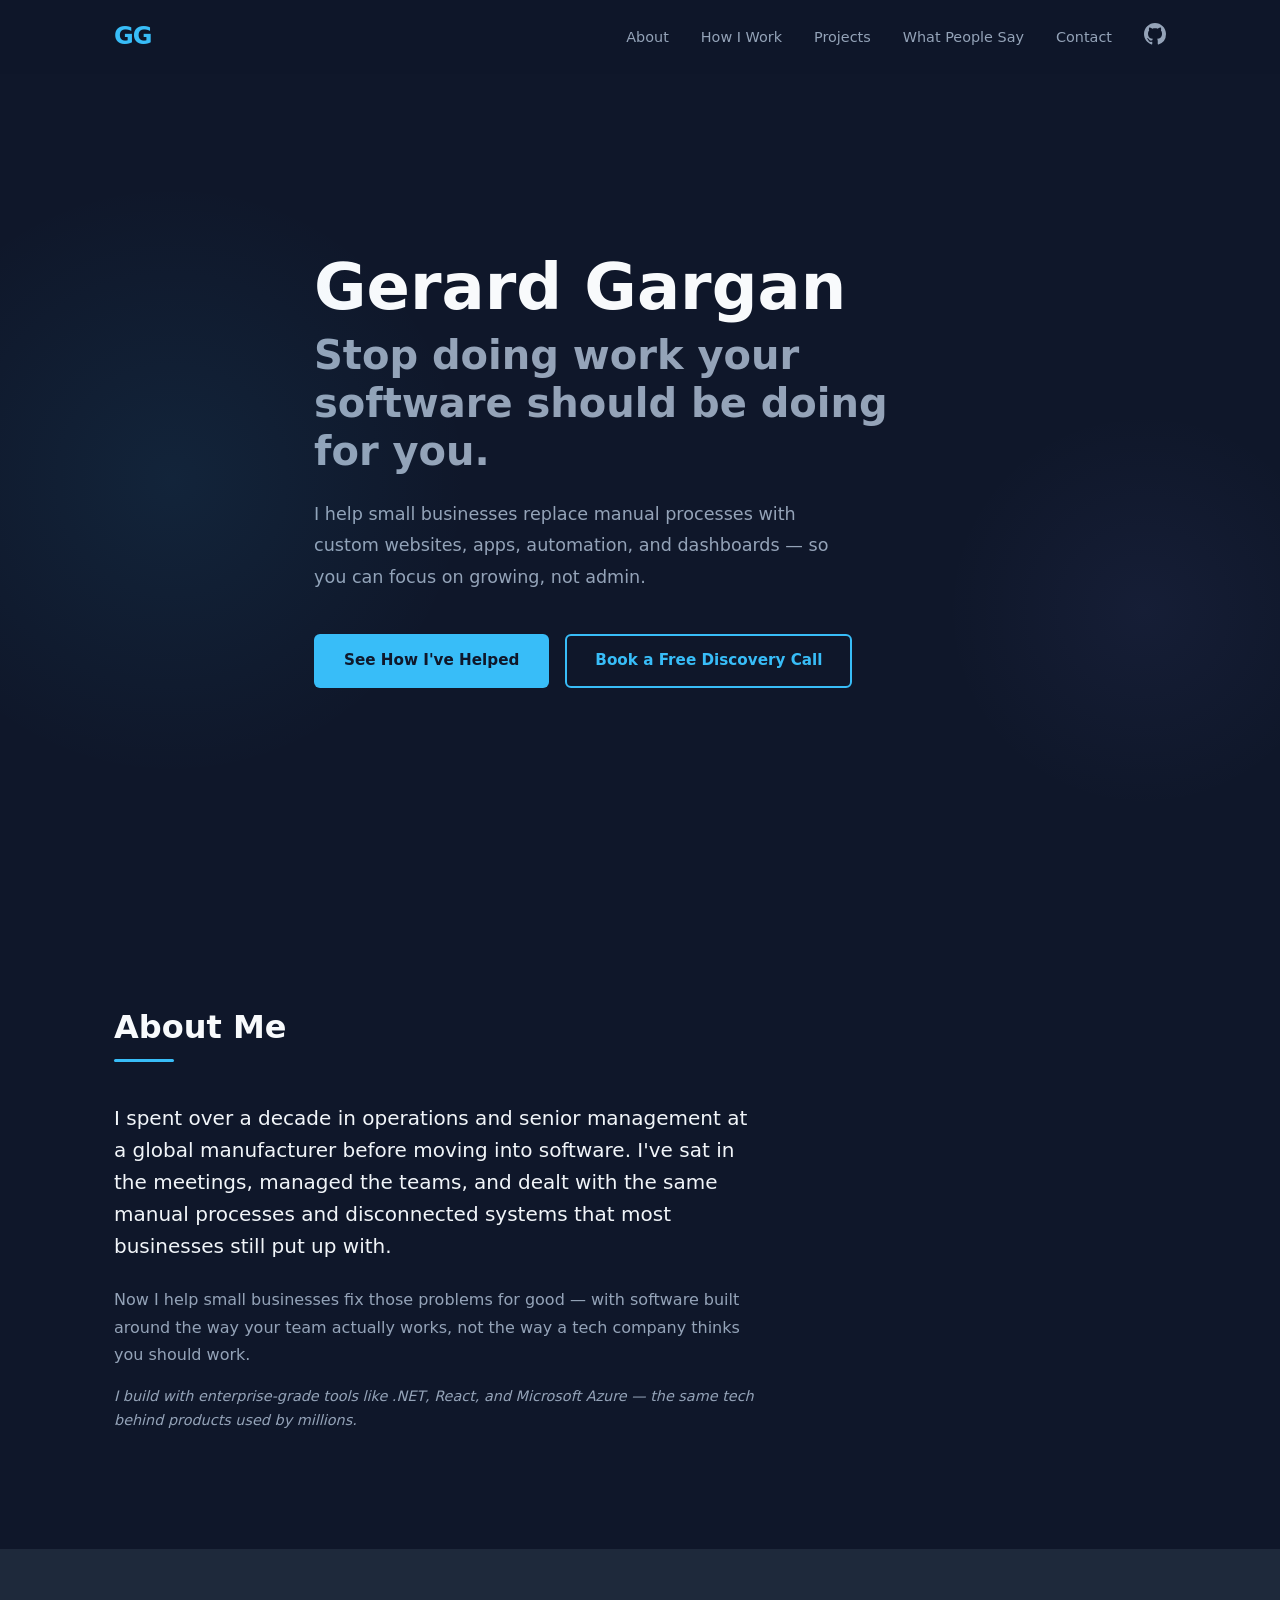
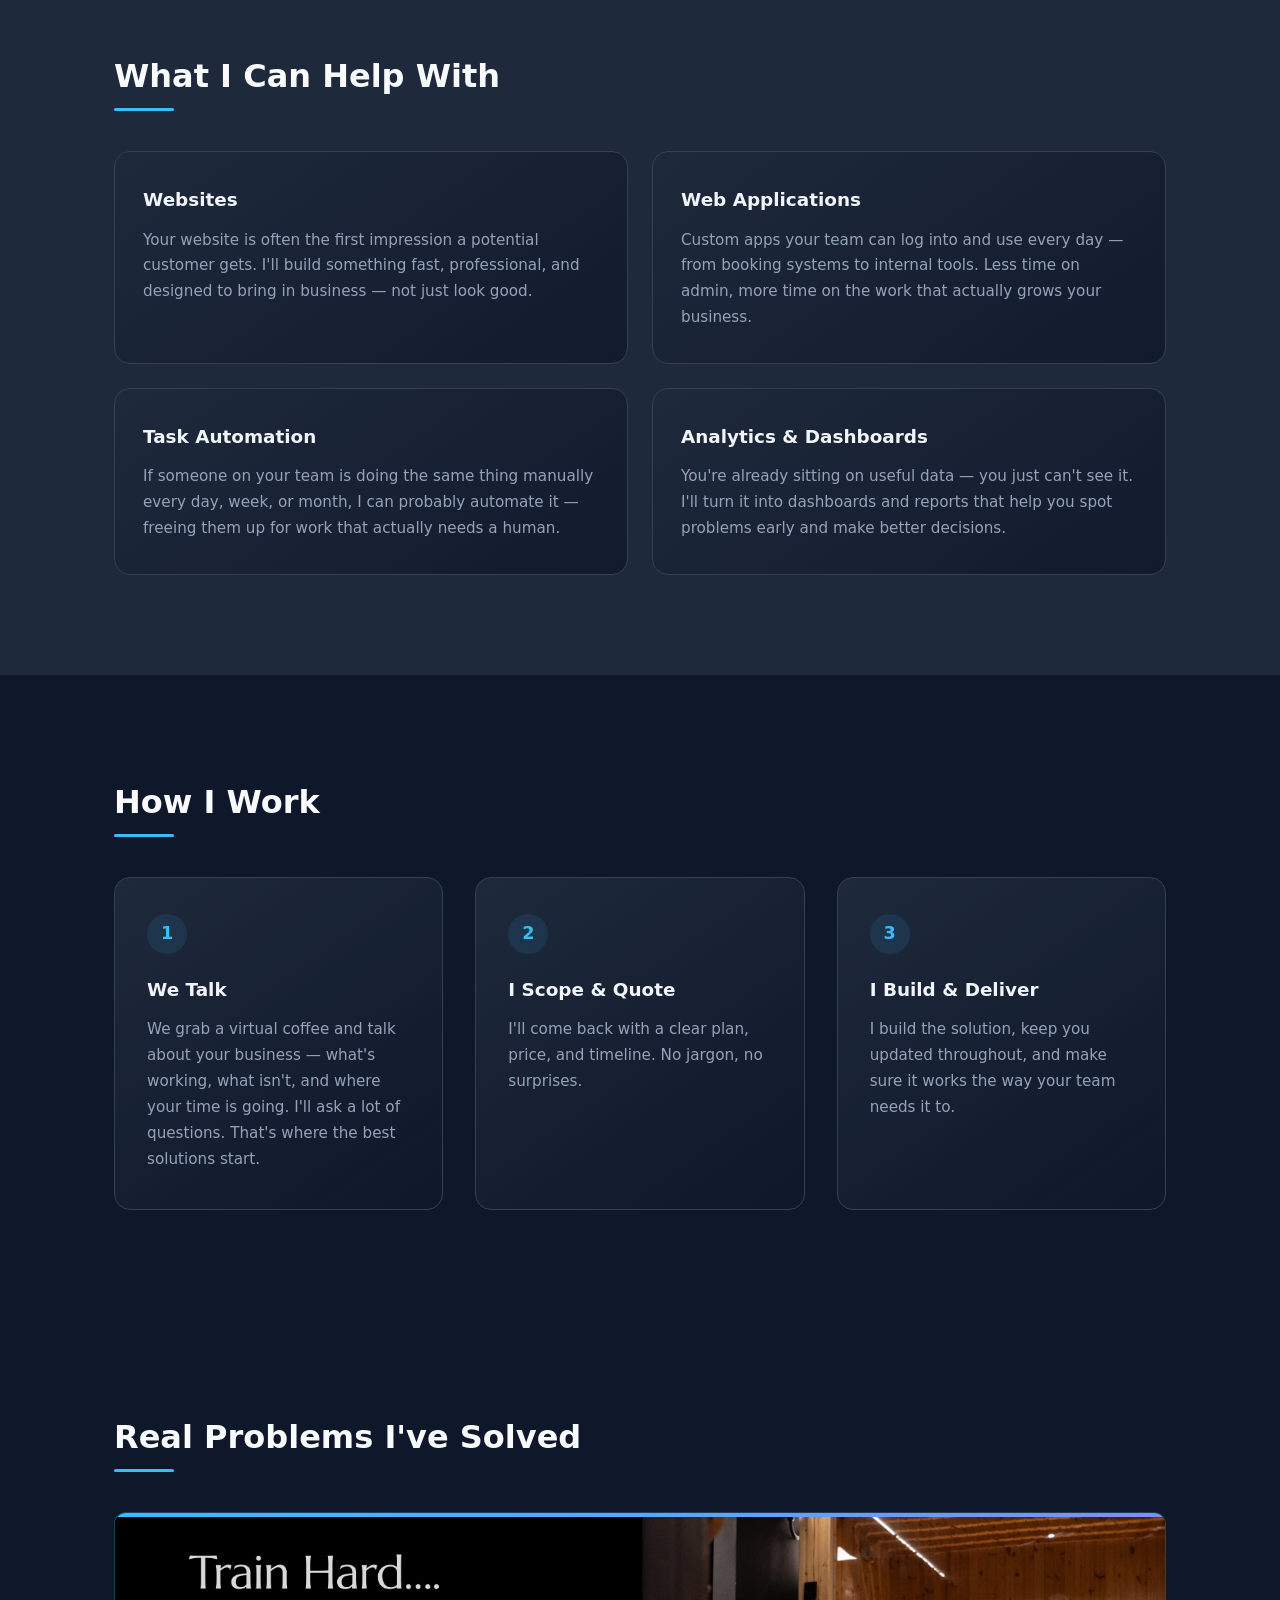
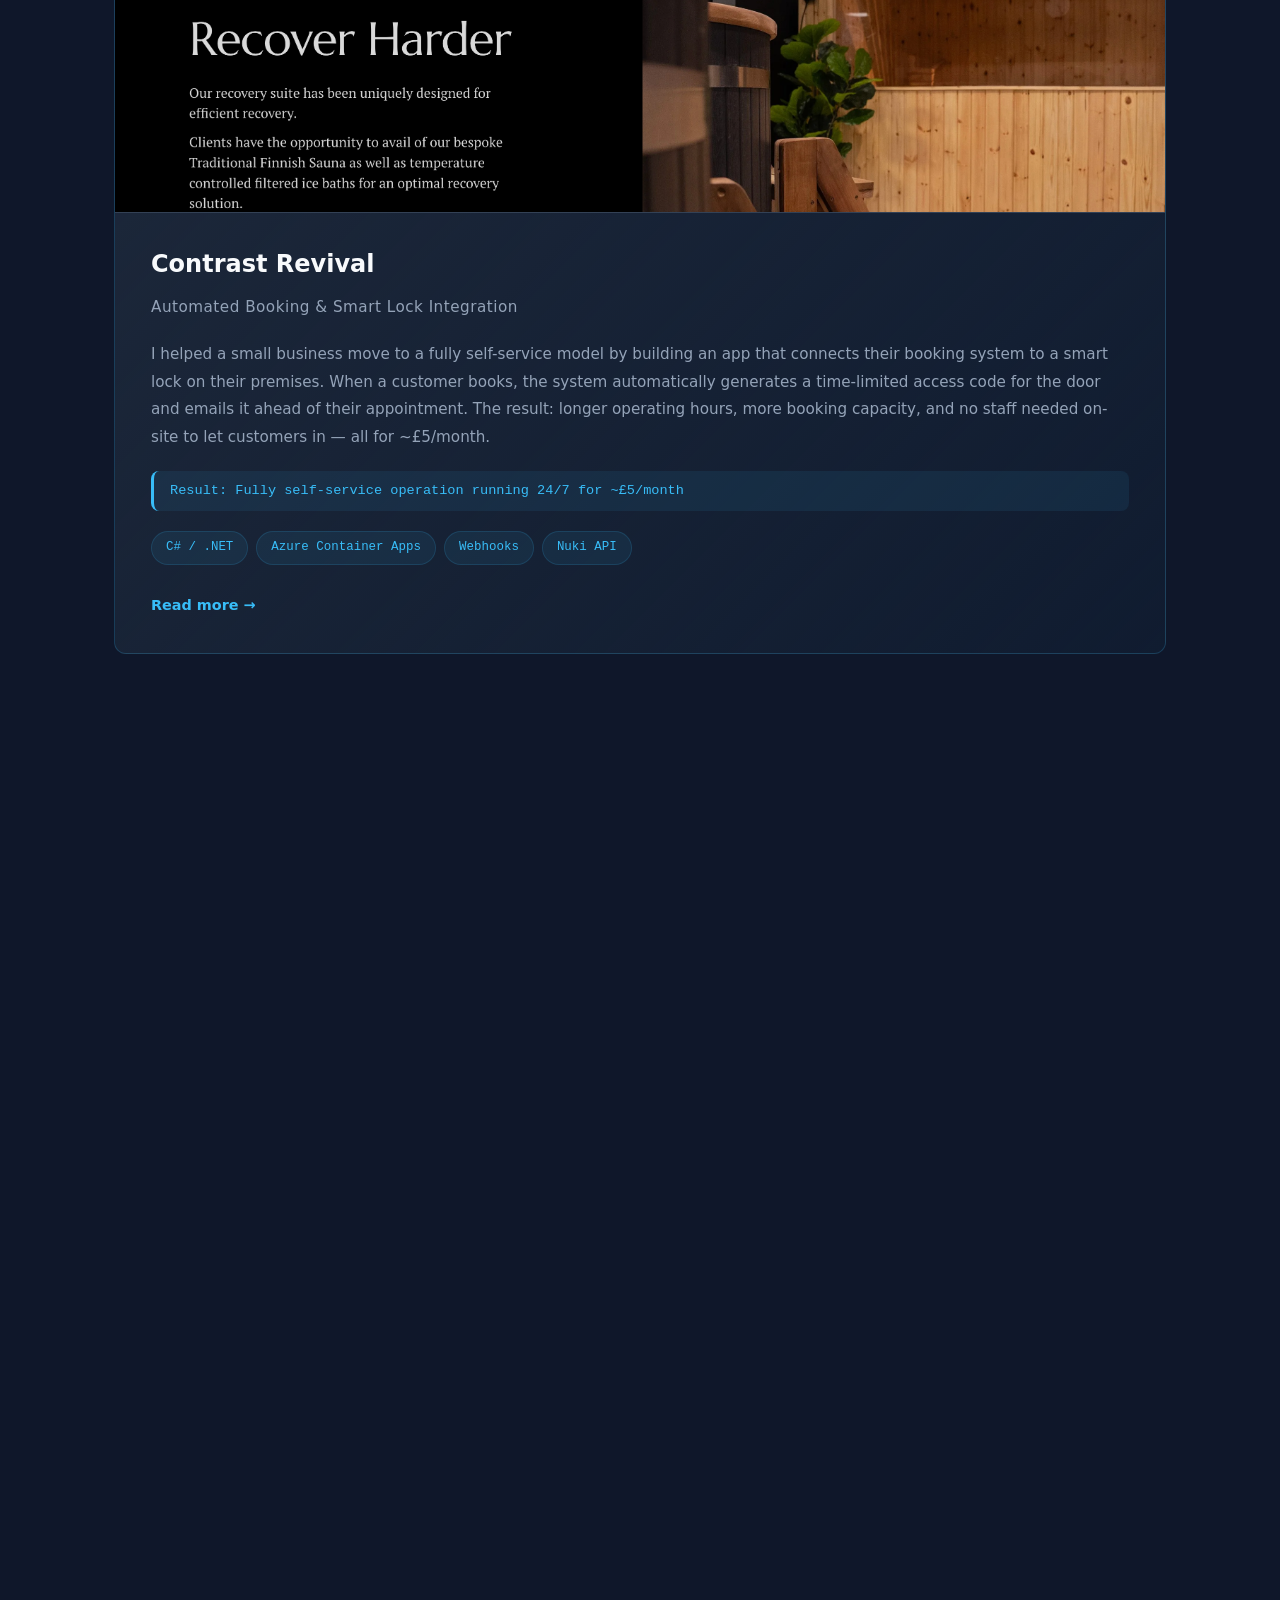
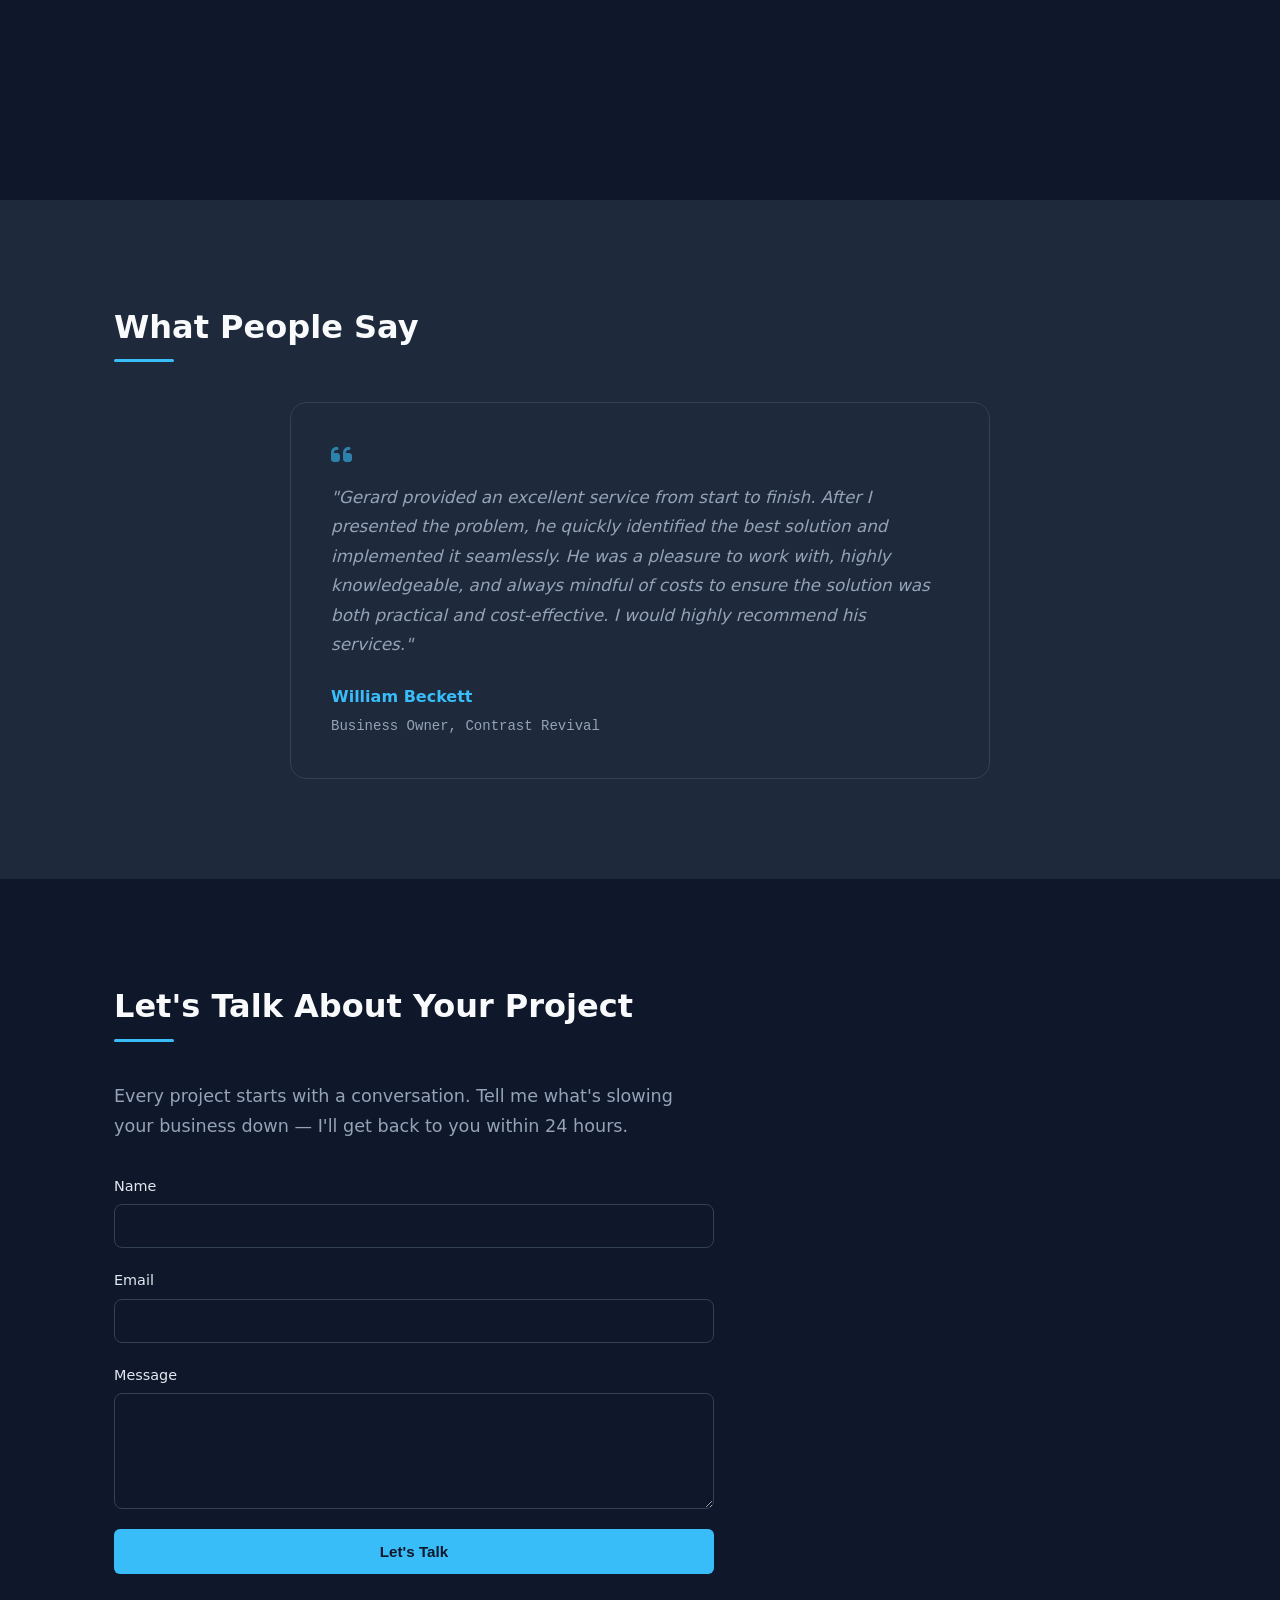
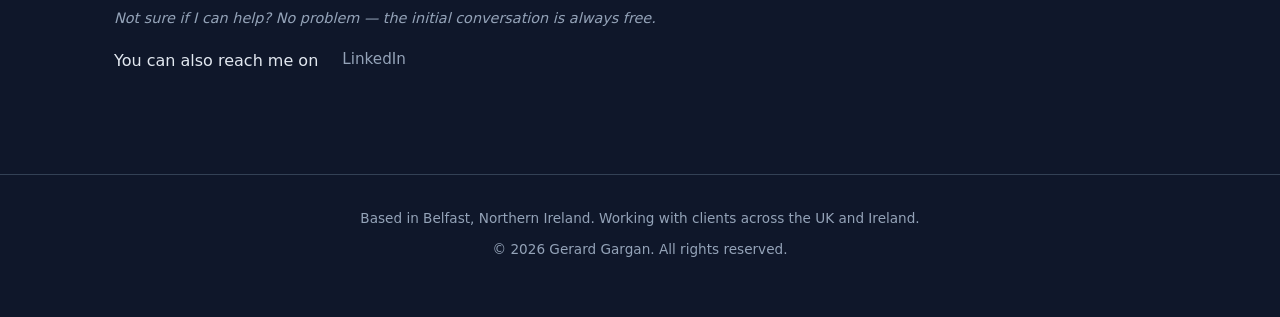
==== index.html @ 9a09ebe2 "Revert contrast revival" ====
<!doctype html>
<html lang="en">
  <head>
    <meta charset="UTF-8" />
    <meta name="viewport" content="width=device-width, initial-scale=1.0" />
    <title>Gerard Gargan | Custom Software for Small Businesses</title>
    <meta
      name="description"
      content="I help small businesses build websites, custom apps, task automation, and dashboards. Based in Belfast, working across the UK and Ireland."
    />
    <meta
      property="og:title"
      content="Gerard Gargan | Custom Software for Small Businesses"
    />
    <meta
      property="og:description"
      content="I help small businesses build websites, custom apps, task automation, and dashboards. Based in Belfast, working across the UK and Ireland."
    />
    <link
      rel="icon"
      href="data:image/svg+xml,<svg xmlns='http://www.w3.org/2000/svg' viewBox='0 0 100 100'><rect rx='16' width='100' height='100' fill='%230f172a'/><text x='50' y='68' font-family='system-ui' font-size='48' font-weight='700' fill='%2338bdf8' text-anchor='middle'>GG</text></svg>"
    />
    <link rel="stylesheet" href="styles.css" />
    <link
      rel="stylesheet"
      href="https://cdnjs.cloudflare.com/ajax/libs/font-awesome/6.5.1/css/all.min.css"
    />
    <script
      async
      src="https://www.googletagmanager.com/gtag/js?id=G-0M7Z0N829Z"
    ></script>
    <script>
      window.dataLayer = window.dataLayer || [];
      function gtag() {
        dataLayer.push(arguments);
      }
      gtag("js", new Date());

      gtag("config", "G-0M7Z0N829Z");
    </script>
  </head>
  <body>
    <nav class="navbar" id="navbar">
      <div class="container nav-content">
        <a href="#hero" class="nav-logo">GG</a>
        <button
          class="nav-toggle"
          id="nav-toggle"
          aria-label="Toggle navigation"
        >
          <span></span>
          <span></span>
          <span></span>
        </button>
        <ul class="nav-links" id="nav-links">
          <li><a href="#about">About</a></li>
          <li><a href="#how-i-work">How I Work</a></li>
          <li><a href="#projects">Projects</a></li>
          <li><a href="#testimonials">What People Say</a></li>
          <li><a href="#contact">Contact</a></li>
          <li>
            <a
              href="https://github.com/GerardGargan"
              target="_blank"
              rel="noopener noreferrer"
              class="nav-github"
              aria-label="GitHub"
            >
              <svg
                width="22"
                height="22"
                viewBox="0 0 24 24"
                fill="currentColor"
                xmlns="http://www.w3.org/2000/svg"
              >
                <path
                  d="M12 0C5.37 0 0 5.37 0 12c0 5.31 3.435 9.795 8.205 11.385.6.105.825-.255.825-.57 0-.285-.015-1.23-.015-2.235-3.015.555-3.795-.735-4.035-1.41-.135-.345-.72-1.41-1.23-1.695-.42-.225-1.02-.78-.015-.795.945-.015 1.62.87 1.845 1.23 1.08 1.815 2.805 1.305 3.495.99.105-.78.42-1.305.765-1.605-2.67-.3-5.46-1.335-5.46-5.925 0-1.305.465-2.385 1.23-3.225-.12-.3-.54-1.53.12-3.18 0 0 1.005-.315 3.3 1.23.96-.27 1.98-.405 3-.405s2.04.135 3 .405c2.295-1.56 3.3-1.23 3.3-1.23.66 1.65.24 2.88.12 3.18.765.84 1.23 1.905 1.23 3.225 0 4.605-2.805 5.625-5.475 5.925.435.375.81 1.095.81 2.22 0 1.605-.015 2.895-.015 3.3 0 .315.225.69.825.57A12.02 12.02 0 0024 12c0-6.63-5.37-12-12-12z"
                />
              </svg>
            </a>
          </li>
        </ul>
      </div>
    </nav>

    <section class="hero" id="hero">
      <div class="container hero-content">
        <h1 class="hero-name">Gerard Gargan</h1>
        <h2 class="hero-title">
          Stop doing work your software should be doing for you.
        </h2>
        <p class="hero-description">
          I help small businesses replace manual processes with custom websites,
          apps, automation, and dashboards &mdash; so you can focus on growing,
          not admin.
        </p>
        <div class="hero-cta">
          <a href="#projects" class="btn btn-primary">See How I've Helped</a>
          <a href="#contact" class="btn btn-outline"
            >Book a Free Discovery Call</a
          >
        </div>
      </div>
    </section>

    <section class="section" id="about">
      <div class="container">
        <h2 class="section-title">About Me</h2>
        <div class="about-content">
          <div class="about-text">
            <p class="about-hook">
              I spent over a decade in operations and senior management at a
              global manufacturer before moving into software. I've sat in the
              meetings, managed the teams, and dealt with the same manual
              processes and disconnected systems that most businesses still put
              up with.
            </p>
            <p>
              Now I help small businesses fix those problems for good &mdash;
              with software built around the way your team actually works, not
              the way a tech company thinks you should work.
            </p>
            <p class="about-tools">
              I build with enterprise-grade tools like .NET, React, and
              Microsoft Azure &mdash; the same tech behind products used by
              millions.
            </p>
          </div>
        </div>
      </div>
    </section>

    <section class="section section-alt" id="services">
      <div class="container">
        <h2 class="section-title">What I Can Help With</h2>
        <div class="services-grid">
          <div class="service-card">
            <h3>Websites</h3>
            <p>
              Your website is often the first impression a potential customer
              gets. I'll build something fast, professional, and designed to
              bring in business &mdash; not just look good.
            </p>
          </div>
          <div class="service-card">
            <h3>Web Applications</h3>
            <p>
              Custom apps your team can log into and use every day &mdash; from
              booking systems to internal tools. Less time on admin, more time
              on the work that actually grows your business.
            </p>
          </div>
          <div class="service-card">
            <h3>Task Automation</h3>
            <p>
              If someone on your team is doing the same thing manually every
              day, week, or month, I can probably automate it &mdash; freeing
              them up for work that actually needs a human.
            </p>
          </div>
          <div class="service-card">
            <h3>Analytics &amp; Dashboards</h3>
            <p>
              You're already sitting on useful data &mdash; you just can't see
              it. I'll turn it into dashboards and reports that help you spot
              problems early and make better decisions.
            </p>
          </div>
        </div>
      </div>
    </section>

    <section class="section" id="how-i-work">
      <div class="container">
        <h2 class="section-title">How I Work</h2>
        <div class="how-i-work-grid">
          <div class="how-i-work-step">
            <span class="step-number">1</span>
            <h3>We Talk</h3>
            <p>
              We grab a virtual coffee and talk about your business &mdash;
              what's working, what isn't, and where your time is going. I'll ask
              a lot of questions. That's where the best solutions start.
            </p>
          </div>
          <div class="how-i-work-step">
            <span class="step-number">2</span>
            <h3>I Scope &amp; Quote</h3>
            <p>
              I'll come back with a clear plan, price, and timeline. No jargon,
              no surprises.
            </p>
          </div>
          <div class="how-i-work-step">
            <span class="step-number">3</span>
            <h3>I Build &amp; Deliver</h3>
            <p>
              I build the solution, keep you updated throughout, and make sure
              it works the way your team needs it to.
            </p>
          </div>
        </div>
      </div>
    </section>

    <section class="section" id="projects">
      <div class="container">
        <h2 class="section-title">Real Problems I've Solved</h2>
        <div class="projects-grid">
          <div class="project-card featured">
            <div class="project-highlight">
              <img
                src="images/contrast-revival.png"
                alt="Contrast Revival Recovery Suite website"
                class="project-highlight-img"
              />
            </div>
            <div class="project-info">
              <h3>Contrast Revival</h3>
              <p class="project-subtitle">
                Automated Booking &amp; Smart Lock Integration
              </p>
              <p>
                I helped a small business move to a fully self-service model by
                building an app that connects their booking system to a smart
                lock on their premises. When a customer books, the system
                automatically generates a time-limited access code for the door
                and emails it ahead of their appointment. The result: longer
                operating hours, more booking capacity, and no staff needed
                on-site to let customers in — all for ~£5/month.
              </p>
              <p class="project-result">
                Result: Fully self-service operation running 24/7 for
                ~&pound;5/month
              </p>
              <div class="project-tags">
                <span>C# / .NET</span>
                <span>Azure Container Apps</span>
                <span>Webhooks</span>
                <span>Nuki API</span>
              </div>
              <div class="project-links">
                <a href="projects/contrast-revival.html" class="project-link"
                  >Read more &rarr;</a
                >
              </div>
            </div>
          </div>
          <div class="projects-secondary">
            <div class="project-card">
              <div class="project-info">
                <h3>SopPro</h3>
                <p class="project-subtitle">SOP Management Mobile App</p>
                <p>
                  Most businesses still create standard operating procedures in
                  Word or Excel &mdash; formatting is inconsistent, version
                  control is manual, and getting approvals means chasing people
                  over email. I built a mobile app that lets teams create SOPs
                  at the point of use, with AI-assisted drafting, built-in
                  approval workflows, automatic version control, and one-tap PDF
                  export in a standardised layout.
                </p>
                <p class="project-result">
                  Result: User testing scored 38/40 for ease of use
                </p>
                <div class="project-tags">
                  <span>React Native</span>
                  <span>.NET Core</span>
                  <span>Azure</span>
                  <span>Redux</span>
                </div>
                <div class="project-links">
                  <a href="projects/soppro.html" class="project-link"
                    >Read more &rarr;</a
                  >
                </div>
              </div>
            </div>
          </div>
          <div class="project-card featured">
            <div class="project-info">
              <h3>Monthly Data Validation Tool</h3>
              <p class="project-subtitle">Automated Data Validation</p>
              <p>
                Every month, data from 72 global sites had to be validated
                before feeding into audited investor reports for a publicly
                traded company. The process was entirely manual &mdash;
                exporting, cross-checking, and chasing corrections &mdash;
                taking around two days each cycle. I built a desktop app that
                pulls the data, runs all validations automatically, and
                generates a formatted report of flagged issues.
              </p>
              <p class="project-result">
                Result: 2-day manual process reduced to minutes
              </p>
              <div class="project-tags">
                <span>C#</span>
                <span>.NET</span>
                <span>REST API</span>
                <span>Excel Automation</span>
              </div>
              <div class="project-links">
                <a href="projects/data-validation.html" class="project-link"
                  >Read more &rarr;</a
                >
              </div>
            </div>
          </div>
        </div>
      </div>
    </section>

    <section class="section section-alt" id="testimonials">
      <div class="container">
        <h2 class="section-title">What People Say</h2>
        <div class="testimonials-grid">
          <div class="testimonial-card fade-in">
            <i class="fas fa-quote-left testimonial-quote-icon"></i>
            <p class="testimonial-text">
              "Gerard provided an excellent service from start to finish. After
              I presented the problem, he quickly identified the best solution
              and implemented it seamlessly. He was a pleasure to work with,
              highly knowledgeable, and always mindful of costs to ensure the
              solution was both practical and cost-effective. I would highly
              recommend his services."
            </p>
            <div class="testimonial-author">
              <span class="testimonial-name">William Beckett</span>
              <span class="testimonial-role"
                >Business Owner, Contrast Revival</span
              >
            </div>
          </div>
        </div>
      </div>
    </section>

    <section class="section" id="contact">
      <div class="container">
        <h2 class="section-title">Let's Talk About Your Project</h2>
        <div class="contact-content">
          <p class="contact-text">
            Every project starts with a conversation. Tell me what's slowing
            your business down &mdash; I'll get back to you within 24 hours.
          </p>
          <form
            class="contact-form"
            id="contact-form"
            action="https://api.web3forms.com/submit"
            method="POST"
          >
            <input
              type="hidden"
              name="access_key"
              value="68241282-8ef7-4cb0-8f9a-84f31480cd14"
            />
            <input
              type="hidden"
              name="subject"
              value="New portfolio contact form submission"
            />
            <input type="checkbox" name="botcheck" style="display: none" />
            <div class="form-group">
              <label for="name">Name</label>
              <input type="text" id="name" name="name" required />
            </div>
            <div class="form-group">
              <label for="email">Email</label>
              <input type="email" id="email" name="email" required />
            </div>
            <div class="form-group">
              <label for="message">Message</label>
              <textarea
                id="message"
                name="message"
                rows="5"
                required
              ></textarea>
            </div>
            <button type="submit" class="btn btn-primary">Let's Talk</button>
          </form>
          <p class="contact-reassurance">
            Not sure if I can help? No problem &mdash; the initial conversation
            is always free.
          </p>
          <div class="contact-links">
            <span>You can also reach me on</span>
            <a
              href="https://www.linkedin.com/in/gerard-gargan/"
              target="_blank"
              rel="noopener noreferrer"
              >LinkedIn</a
            >
          </div>
        </div>
      </div>
    </section>

    <footer class="footer">
      <div class="container">
        <p class="footer-location">
          Based in Belfast, Northern Ireland. Working with clients across the UK
          and Ireland.
        </p>
        <p>&copy; 2026 Gerard Gargan. All rights reserved.</p>
      </div>
    </footer>

    <script src="script.js"></script>
  </body>
</html>
---- styles.css ----
*,
*::before,
*::after {
    margin: 0;
    padding: 0;
    box-sizing: border-box;
}

:root {
    --color-bg: #0f172a;
    --color-bg-alt: #1e293b;
    --color-text: #e2e8f0;
    --color-text-muted: #94a3b8;
    --color-primary: #38bdf8;
    --color-primary-hover: #7dd3fc;
    --color-accent: #818cf8;
    --color-border: #334155;
    --color-card: #1e293b;
    --font-sans: 'Segoe UI', system-ui, -apple-system, sans-serif;
    --font-mono: 'SF Mono', 'Fira Code', monospace;
    --max-width: 1100px;
}

html {
    scroll-behavior: smooth;
    scroll-padding-top: 80px;
}

body {
    font-family: var(--font-sans);
    background-color: var(--color-bg);
    color: var(--color-text);
    line-height: 1.7;
    font-size: 16px;
}

.container {
    max-width: var(--max-width);
    margin: 0 auto;
    padding: 0 24px;
}

a {
    color: var(--color-primary);
    text-decoration: none;
    transition: color 0.2s;
}

a:hover {
    color: var(--color-primary-hover);
}

/* Navbar */
.navbar {
    position: fixed;
    top: 0;
    left: 0;
    right: 0;
    z-index: 100;
    padding: 16px 0;
    background-color: rgba(15, 23, 42, 0.85);
    backdrop-filter: blur(12px);
    border-bottom: 1px solid transparent;
    transition: border-color 0.3s, padding 0.3s;
}

.navbar.scrolled {
    padding: 10px 0;
    border-bottom-color: var(--color-border);
}

.nav-content {
    display: flex;
    align-items: center;
    justify-content: space-between;
}

.nav-logo {
    font-size: 1.5rem;
    font-weight: 700;
    color: var(--color-primary);
    letter-spacing: -1px;
}

.nav-logo:hover {
    color: var(--color-primary-hover);
}

.nav-links {
    display: flex;
    list-style: none;
    gap: 32px;
}

.nav-links a {
    color: var(--color-text-muted);
    font-size: 0.9rem;
    font-weight: 500;
    transition: color 0.2s;
}

.nav-links a:hover {
    color: var(--color-primary);
}

.nav-github {
    display: flex;
    align-items: center;
}

.nav-toggle {
    display: none;
    flex-direction: column;
    gap: 5px;
    background: none;
    border: none;
    cursor: pointer;
    padding: 4px;
}

.nav-toggle span {
    width: 24px;
    height: 2px;
    background: var(--color-text);
    border-radius: 2px;
    transition: transform 0.3s, opacity 0.3s;
}

/* Hero */
.hero {
    min-height: 100vh;
    display: flex;
    align-items: center;
    padding: 120px 0 80px;
    position: relative;
    overflow: hidden;
}

.hero::before {
    content: '';
    position: absolute;
    top: 20%;
    left: -10%;
    width: 600px;
    height: 600px;
    background: radial-gradient(circle, rgba(56, 189, 248, 0.08) 0%, transparent 70%);
    pointer-events: none;
}

.hero::after {
    content: '';
    position: absolute;
    bottom: 10%;
    right: -5%;
    width: 400px;
    height: 400px;
    background: radial-gradient(circle, rgba(129, 140, 248, 0.06) 0%, transparent 70%);
    pointer-events: none;
}

.hero-content {
    max-width: 700px;
}

.hero-greeting {
    font-family: var(--font-mono);
    font-size: 1rem;
    color: var(--color-primary);
    margin-bottom: 16px;
}

.hero-name {
    font-size: clamp(2.5rem, 6vw, 4rem);
    font-weight: 800;
    line-height: 1.1;
    margin-bottom: 8px;
    color: #f8fafc;
}

.hero-title {
    font-size: clamp(1.5rem, 4vw, 2.5rem);
    font-weight: 700;
    color: var(--color-text-muted);
    margin-bottom: 24px;
    line-height: 1.2;
}

.hero-description {
    font-size: 1.1rem;
    color: var(--color-text-muted);
    max-width: 540px;
    margin-bottom: 40px;
    line-height: 1.8;
}

.hero-credibility {
    font-size: 0.95rem;
    color: var(--color-text-muted);
    max-width: 540px;
    margin-bottom: 40px;
    line-height: 1.7;
    font-style: italic;
}

.hero-cta {
    display: flex;
    gap: 16px;
    flex-wrap: wrap;
}

/* Buttons */
.btn {
    display: inline-block;
    padding: 12px 28px;
    border-radius: 6px;
    font-size: 0.95rem;
    font-weight: 600;
    cursor: pointer;
    transition: all 0.2s;
    border: 2px solid transparent;
}

.btn-primary {
    background-color: var(--color-primary);
    color: var(--color-bg);
}

.btn-primary:hover {
    background-color: var(--color-primary-hover);
    color: var(--color-bg);
    box-shadow: 0 4px 20px rgba(56, 189, 248, 0.3);
}

.btn-outline {
    border-color: var(--color-primary);
    color: var(--color-primary);
    background: transparent;
}

.btn-outline:hover {
    background-color: rgba(56, 189, 248, 0.1);
    color: var(--color-primary-hover);
    border-color: var(--color-primary-hover);
}

/* Sections */
.section {
    padding: 100px 0;
}

.section-alt {
    background-color: var(--color-bg-alt);
}

.section-title {
    font-size: 2rem;
    font-weight: 700;
    margin-bottom: 48px;
    color: #f8fafc;
    position: relative;
    display: inline-block;
}

.section-title::after {
    content: '';
    position: absolute;
    bottom: -8px;
    left: 0;
    width: 60px;
    height: 3px;
    background: var(--color-primary);
    border-radius: 2px;
}

.section-subtitle {
    color: var(--color-text-muted);
    font-size: 1.05rem;
    max-width: 600px;
    margin-bottom: 40px;
    line-height: 1.7;
}

/* About */
.about-text p {
    color: var(--color-text-muted);
    margin-bottom: 16px;
    max-width: 640px;
}

.about-hook {
    font-size: 1.25rem;
    color: #f1f5f9 !important;
    line-height: 1.6;
    margin-bottom: 24px !important;
}

/* Skills */
.skills-grid {
    display: grid;
    grid-template-columns: repeat(3, 1fr);
    gap: 24px;
}

.skill-category {
    --skill-color: var(--color-primary);
    --skill-rgb: 56, 189, 248;
    background: linear-gradient(145deg, var(--color-card) 0%, rgba(15, 23, 42, 0.8) 100%);
    border: 1px solid var(--color-border);
    border-radius: 16px;
    padding: 36px 32px;
    position: relative;
    overflow: hidden;
    transition: transform 0.3s, border-color 0.3s, box-shadow 0.3s;
}

.skill-category:nth-child(2) {
    --skill-color: var(--color-accent);
    --skill-rgb: 129, 140, 248;
}

.skill-category:nth-child(3) {
    --skill-color: #2dd4bf;
    --skill-rgb: 45, 212, 191;
}

.skill-category::before {
    content: '';
    position: absolute;
    top: 0;
    left: 0;
    right: 0;
    height: 3px;
    background: var(--skill-color);
    opacity: 0;
    transition: opacity 0.3s;
}

.skill-category:hover {
    transform: translateY(-4px);
    border-color: rgba(var(--skill-rgb), 0.3);
    box-shadow: 0 16px 40px rgba(0, 0, 0, 0.25), 0 0 20px rgba(var(--skill-rgb), 0.08);
}

.skill-category:hover::before {
    opacity: 1;
}

.skill-icon-wrap {
    width: 48px;
    height: 48px;
    background: rgba(var(--skill-rgb), 0.1);
    border-radius: 12px;
    display: flex;
    align-items: center;
    justify-content: center;
    margin-bottom: 20px;
    color: var(--skill-color);
    transition: background 0.3s;
}

.skill-category:hover .skill-icon-wrap {
    background: rgba(var(--skill-rgb), 0.18);
}

.skill-category h3 {
    font-size: 0.85rem;
    color: #f1f5f9;
    margin-bottom: 24px;
    font-weight: 600;
    text-transform: uppercase;
    letter-spacing: 2px;
}

.skill-list {
    list-style: none;
}

.skill-list li {
    color: var(--color-text-muted);
    padding: 10px 0;
    font-size: 0.95rem;
    border-bottom: 1px solid rgba(51, 65, 85, 0.3);
    transition: color 0.2s, padding-left 0.2s;
}

.skill-list li:last-child {
    border-bottom: none;
}

.skill-list li:hover {
    color: var(--skill-color);
    padding-left: 4px;
}

/* Services */
.services-grid {
    display: grid;
    grid-template-columns: repeat(2, 1fr);
    gap: 24px;
}

.service-card {
    background: linear-gradient(145deg, var(--color-card) 0%, rgba(15, 23, 42, 0.8) 100%);
    border: 1px solid var(--color-border);
    border-radius: 16px;
    padding: 32px 28px;
    transition: transform 0.3s, border-color 0.3s;
}

.service-card:hover {
    transform: translateY(-4px);
    border-color: rgba(56, 189, 248, 0.3);
}

.service-card h3 {
    font-size: 1.15rem;
    color: #f1f5f9;
    margin-bottom: 12px;
    font-weight: 600;
}

.service-card p {
    color: var(--color-text-muted);
    font-size: 0.95rem;
    line-height: 1.7;
}

/* How I Work */
.how-i-work-grid {
    display: grid;
    grid-template-columns: repeat(3, 1fr);
    gap: 32px;
}

.how-i-work-step {
    background: linear-gradient(145deg, var(--color-card) 0%, rgba(15, 23, 42, 0.8) 100%);
    border: 1px solid var(--color-border);
    border-radius: 16px;
    padding: 36px 32px;
    transition: transform 0.3s, border-color 0.3s;
}

.how-i-work-step:hover {
    transform: translateY(-4px);
    border-color: rgba(56, 189, 248, 0.3);
}

.step-number {
    display: inline-flex;
    align-items: center;
    justify-content: center;
    width: 40px;
    height: 40px;
    border-radius: 50%;
    background: rgba(56, 189, 248, 0.1);
    color: var(--color-primary);
    font-weight: 700;
    font-size: 1.1rem;
    margin-bottom: 20px;
}

.how-i-work-step h3 {
    font-size: 1.15rem;
    color: #f1f5f9;
    margin-bottom: 12px;
    font-weight: 600;
}

.how-i-work-step p {
    color: var(--color-text-muted);
    font-size: 0.95rem;
    line-height: 1.7;
}

/* Project Result Callout */
.project-result {
    font-family: var(--font-mono);
    font-size: 0.85rem !important;
    color: var(--color-primary) !important;
    background: rgba(56, 189, 248, 0.08);
    padding: 8px 16px;
    border-radius: 8px;
    border-left: 3px solid var(--color-primary);
    margin-bottom: 20px !important;
    font-weight: 500;
}

/* About Tools Line */
.about-tools {
    font-size: 0.9rem !important;
    color: var(--color-text-muted);
    font-style: italic;
    margin-top: 8px;
}

/* Contact Reassurance */
.contact-reassurance {
    color: var(--color-text-muted);
    font-size: 0.9rem;
    margin-bottom: 16px;
    font-style: italic;
}

/* Footer Location */
.footer-location {
    font-size: 0.9rem;
    color: var(--color-text-muted);
    margin-bottom: 8px;
}

/* Projects */
.projects-grid {
    display: grid;
    grid-template-columns: 1fr;
    gap: 32px;
}

.project-card {
    background: var(--color-card);
    border: 1px solid var(--color-border);
    border-radius: 12px;
    padding: 0;
    transition: transform 0.3s, border-color 0.3s, box-shadow 0.3s;
    overflow: hidden;
    display: grid;
    grid-template-columns: 1fr;
    position: relative;
}

.project-card::before {
    content: '';
    position: absolute;
    top: 0;
    left: 0;
    right: 0;
    height: 4px;
    background: linear-gradient(90deg, var(--color-primary), var(--color-accent));
    opacity: 0;
    transition: opacity 0.3s;
}

.project-card:hover {
    transform: translateY(-6px);
    border-color: var(--color-primary);
    box-shadow: 0 20px 40px rgba(0, 0, 0, 0.3), 0 0 0 1px rgba(56, 189, 248, 0.1);
}

.project-card:hover::before {
    opacity: 1;
}

/* Featured project (first card) */
.project-card.featured {
    grid-template-columns: 1fr;
    border-color: rgba(56, 189, 248, 0.2);
    background: linear-gradient(135deg, var(--color-card) 0%, rgba(56, 189, 248, 0.03) 100%);
}

.project-card.featured::before {
    opacity: 1;
}

.project-card.featured .project-highlight {
    overflow: hidden;
    border-bottom: 1px solid var(--color-border);
    max-height: 300px;
}

.project-highlight-img {
    width: 100%;
    height: 100%;
    object-fit: cover;
    object-position: top left;
}

.project-highlight-label {
    font-family: var(--font-mono);
    font-size: 0.75rem;
    text-transform: uppercase;
    letter-spacing: 2px;
    color: var(--color-primary);
    background: rgba(56, 189, 248, 0.1);
    padding: 4px 14px;
    border-radius: 20px;
}

.project-highlight-icon {
    font-size: 3rem;
    line-height: 1;
}

.project-highlight-stat {
    font-family: var(--font-mono);
    font-size: 0.85rem;
    color: var(--color-text-muted);
}

.project-highlight-stat strong {
    color: var(--color-primary);
    font-size: 1.4rem;
    display: block;
    margin-bottom: 2px;
}

.project-info {
    padding: 36px;
}

.project-card:not(.featured) .project-info {
    padding: 32px 36px;
}

.project-subtitle {
    font-size: 0.85rem;
    color: var(--color-primary);
    margin-bottom: 12px;
    font-weight: 500;
    letter-spacing: 0.5px;
}

.project-info h3 {
    font-size: 1.3rem;
    color: #f8fafc;
    margin-bottom: 14px;
    line-height: 1.3;
}

.project-card.featured .project-info h3 {
    font-size: 1.5rem;
}

.project-info p {
    color: var(--color-text-muted);
    font-size: 0.95rem;
    margin-bottom: 20px;
    line-height: 1.8;
}

.project-story {
    margin-bottom: 12px;
}

.project-story:last-of-type {
    margin-bottom: 24px;
}

.project-story strong {
    color: var(--color-primary);
    font-weight: 600;
}

.project-tags {
    display: flex;
    flex-wrap: wrap;
    gap: 8px;
    margin-bottom: 24px;
}

.project-tags span {
    font-family: var(--font-mono);
    font-size: 0.78rem;
    color: var(--color-primary);
    background: rgba(56, 189, 248, 0.08);
    padding: 5px 14px;
    border-radius: 20px;
    border: 1px solid rgba(56, 189, 248, 0.15);
    transition: background 0.2s, border-color 0.2s;
}

.project-card:hover .project-tags span {
    background: rgba(56, 189, 248, 0.12);
    border-color: rgba(56, 189, 248, 0.25);
}

.project-links {
    display: flex;
    gap: 20px;
    padding-top: 4px;
}

.project-link {
    font-size: 0.9rem;
    font-weight: 600;
    display: inline-flex;
    align-items: center;
    gap: 4px;
    transition: gap 0.2s, color 0.2s;
}

.project-link:hover {
    gap: 8px;
}

/* Secondary project cards — subtle top accent */
.projects-secondary .project-card::before {
    opacity: 0.5;
}

/* Side-by-side layout for non-featured cards */
.projects-secondary {
    display: grid;
    grid-template-columns: repeat(2, 1fr);
    gap: 32px;
}

/* Testimonials */
.testimonials-grid {
    display: grid;
    grid-template-columns: 1fr;
    gap: 32px;
    max-width: 700px;
    margin: 0 auto;
}

.testimonial-card {
    background: var(--color-card);
    border: 1px solid var(--color-border);
    border-radius: 16px;
    padding: 40px;
    position: relative;
    transition: transform 0.3s ease, box-shadow 0.3s ease, border-color 0.3s ease;
}

.testimonial-card:hover {
    transform: translateY(-4px);
    border-color: var(--color-primary);
    box-shadow: 0 8px 32px rgba(56, 189, 248, 0.08);
}

.testimonial-quote-icon {
    font-size: 1.5rem;
    color: var(--color-primary);
    opacity: 0.6;
    margin-bottom: 16px;
    display: block;
}

.testimonial-text {
    font-style: italic;
    color: var(--color-text-muted);
    font-size: 1.05rem;
    line-height: 1.75;
    margin-bottom: 24px;
}

.testimonial-author {
    display: flex;
    flex-direction: column;
    gap: 4px;
}

.testimonial-name {
    color: var(--color-primary);
    font-weight: 600;
    font-size: 1rem;
}

.testimonial-role {
    color: var(--color-text-muted);
    font-size: 0.875rem;
    font-family: 'SF Mono', 'Fira Code', monospace;
}

/* Experience / Timeline */
.timeline {
    position: relative;
    padding-left: 32px;
}

.timeline::before {
    content: '';
    position: absolute;
    left: 7px;
    top: 8px;
    bottom: 8px;
    width: 2px;
    background: var(--color-border);
}

.timeline-item {
    position: relative;
    margin-bottom: 40px;
}

.timeline-item:last-child {
    margin-bottom: 0;
}

.timeline-marker {
    position: absolute;
    left: -32px;
    top: 8px;
    width: 16px;
    height: 16px;
    border-radius: 50%;
    background: var(--color-bg-alt);
    border: 2px solid var(--color-primary);
}

.timeline-content h3 {
    font-size: 1.15rem;
    color: #f8fafc;
    margin-bottom: 4px;
}

.timeline-company {
    color: var(--color-primary);
    font-weight: 500;
    margin-bottom: 4px;
}

.timeline-date {
    font-family: var(--font-mono);
    font-size: 0.85rem;
    color: var(--color-text-muted);
    margin-bottom: 12px;
}

.timeline-content > p:last-child {
    color: var(--color-text-muted);
    font-size: 0.95rem;
}

/* Education */
.education {
    margin-bottom: 48px;
    padding-bottom: 32px;
    border-bottom: 1px solid var(--color-border);
}

.education-title {
    font-size: 1.3rem;
    margin-bottom: 16px;
    color: var(--color-text);
}

.education-item h4 {
    font-size: 1.05rem;
    color: var(--color-primary);
    margin-bottom: 4px;
}

.education-item p {
    color: var(--color-text-muted);
    font-size: 0.95rem;
}

/* Contact */
.contact-content {
    max-width: 600px;
}

.contact-text {
    color: var(--color-text-muted);
    font-size: 1.1rem;
    margin-bottom: 32px;
}

.contact-form {
    display: flex;
    flex-direction: column;
    gap: 20px;
    margin-bottom: 32px;
}

.form-group {
    display: flex;
    flex-direction: column;
    gap: 6px;
}

.form-group label {
    font-size: 0.9rem;
    font-weight: 500;
    color: var(--color-text);
}

.form-group input,
.form-group textarea {
    padding: 12px 16px;
    background: var(--color-bg);
    border: 1px solid var(--color-border);
    border-radius: 8px;
    color: var(--color-text);
    font-family: var(--font-sans);
    font-size: 0.95rem;
    transition: border-color 0.2s, box-shadow 0.2s;
    resize: vertical;
}

.form-group input:focus,
.form-group textarea:focus {
    outline: none;
    border-color: var(--color-primary);
    box-shadow: 0 0 0 3px rgba(56, 189, 248, 0.1);
}

.contact-links {
    display: flex;
    gap: 24px;
}

.contact-links a {
    color: var(--color-text-muted);
    font-weight: 500;
    font-size: 0.95rem;
}

.contact-links a:hover {
    color: var(--color-primary);
}

/* Project Detail Pages */
.project-detail {
    padding-top: 140px;
}

.back-link {
    display: inline-block;
    color: var(--color-text-muted);
    font-size: 0.9rem;
    font-weight: 500;
    margin-bottom: 32px;
    transition: color 0.2s, gap 0.2s;
}

.back-link:hover {
    color: var(--color-primary);
}

.project-detail-header {
    margin-bottom: 40px;
}

.project-detail-header h1 {
    font-size: clamp(1.8rem, 4vw, 2.5rem);
    font-weight: 700;
    color: #f8fafc;
    margin-bottom: 8px;
    line-height: 1.2;
}

.project-detail-header .project-subtitle {
    margin-bottom: 20px;
}

.project-detail-image {
    margin-bottom: 40px;
    border-radius: 12px;
    overflow: hidden;
    border: 1px solid var(--color-border);
}

.project-detail-image img {
    width: 100%;
    display: block;
}

.project-detail-body {
    max-width: 720px;
    margin-bottom: 40px;
}

.project-detail-body h2 {
    font-size: 1.3rem;
    color: var(--color-primary);
    margin-bottom: 12px;
    margin-top: 32px;
    font-weight: 600;
}

.project-detail-body h2:first-child {
    margin-top: 0;
}

.project-detail-body p {
    color: var(--color-text-muted);
    font-size: 1rem;
    line-height: 1.8;
    margin-bottom: 16px;
}

.project-detail-links {
    padding-top: 8px;
}

/* Footer */
.footer {
    padding: 32px 0;
    border-top: 1px solid var(--color-border);
    text-align: center;
}

.footer p {
    font-size: 0.85rem;
    color: var(--color-text-muted);
}

/* Mobile */
@media (max-width: 768px) {
    .nav-toggle {
        display: flex;
    }

    .nav-links {
        display: none;
        position: absolute;
        top: 100%;
        left: 0;
        right: 0;
        flex-direction: column;
        background: rgba(15, 23, 42, 0.95);
        backdrop-filter: blur(12px);
        padding: 24px;
        gap: 16px;
        border-bottom: 1px solid var(--color-border);
    }

    .nav-links.active {
        display: flex;
    }

    .hero {
        min-height: auto;
        padding: 140px 0 80px;
    }

    .section {
        padding: 70px 0;
    }

    .services-grid {
        grid-template-columns: 1fr;
    }

    .how-i-work-grid {
        grid-template-columns: 1fr;
    }

    .projects-grid {
        grid-template-columns: 1fr;
    }

    .project-card.featured {
        grid-template-columns: 1fr;
    }


    .project-card.featured .project-highlight {
        max-height: 200px;
    }

    .projects-secondary {
        grid-template-columns: 1fr;
    }

    .project-info {
        padding: 28px 24px;
    }

    .project-card:not(.featured) .project-info {
        padding: 28px 24px;
    }

    .hero-content {
        text-align: center;
    }

    .hero-description {
        margin-left: auto;
        margin-right: auto;
    }

    .hero-cta {
        flex-direction: column;
        align-items: center;
    }

    .btn {
        text-align: center;
    }

    .section-title {
        display: block;
        text-align: center;
    }

    .section-title::after {
        left: 50%;
        transform: translateX(-50%);
    }

    .section-subtitle {
        text-align: center;
        margin-left: auto;
        margin-right: auto;
    }

    .about-text p {
        text-align: center;
        margin-left: auto;
        margin-right: auto;
    }

    .contact-content {
        text-align: center;
        margin-left: auto;
        margin-right: auto;
    }

    .contact-form {
        text-align: left;
    }

    .contact-links {
        justify-content: center;
    }
}

/* Fade-in animation */
.fade-in {
    opacity: 0;
    transform: translateY(20px);
    transition: opacity 0.6s ease, transform 0.6s ease;
}

.fade-in.visible {
    opacity: 1;
    transform: translateY(0);
}

/* Focus-visible states for accessibility */
a:focus-visible,
button:focus-visible,
input:focus-visible,
textarea:focus-visible {
    outline: none;
    box-shadow: 0 0 0 2px var(--color-bg), 0 0 0 4px var(--color-primary);
    border-radius: 4px;
}

input:focus-visible,
textarea:focus-visible {
    box-shadow: 0 0 0 3px rgba(56, 189, 248, 0.15);
}

/* Reduced motion */
@media (prefers-reduced-motion: reduce) {
    *, *::before, *::after {
        animation-duration: 0.01ms !important;
        animation-iteration-count: 1 !important;
        transition-duration: 0.01ms !important;
    }

    html {
        scroll-behavior: auto;
    }

    .fade-in {
        opacity: 1;
        transform: none;
    }
}
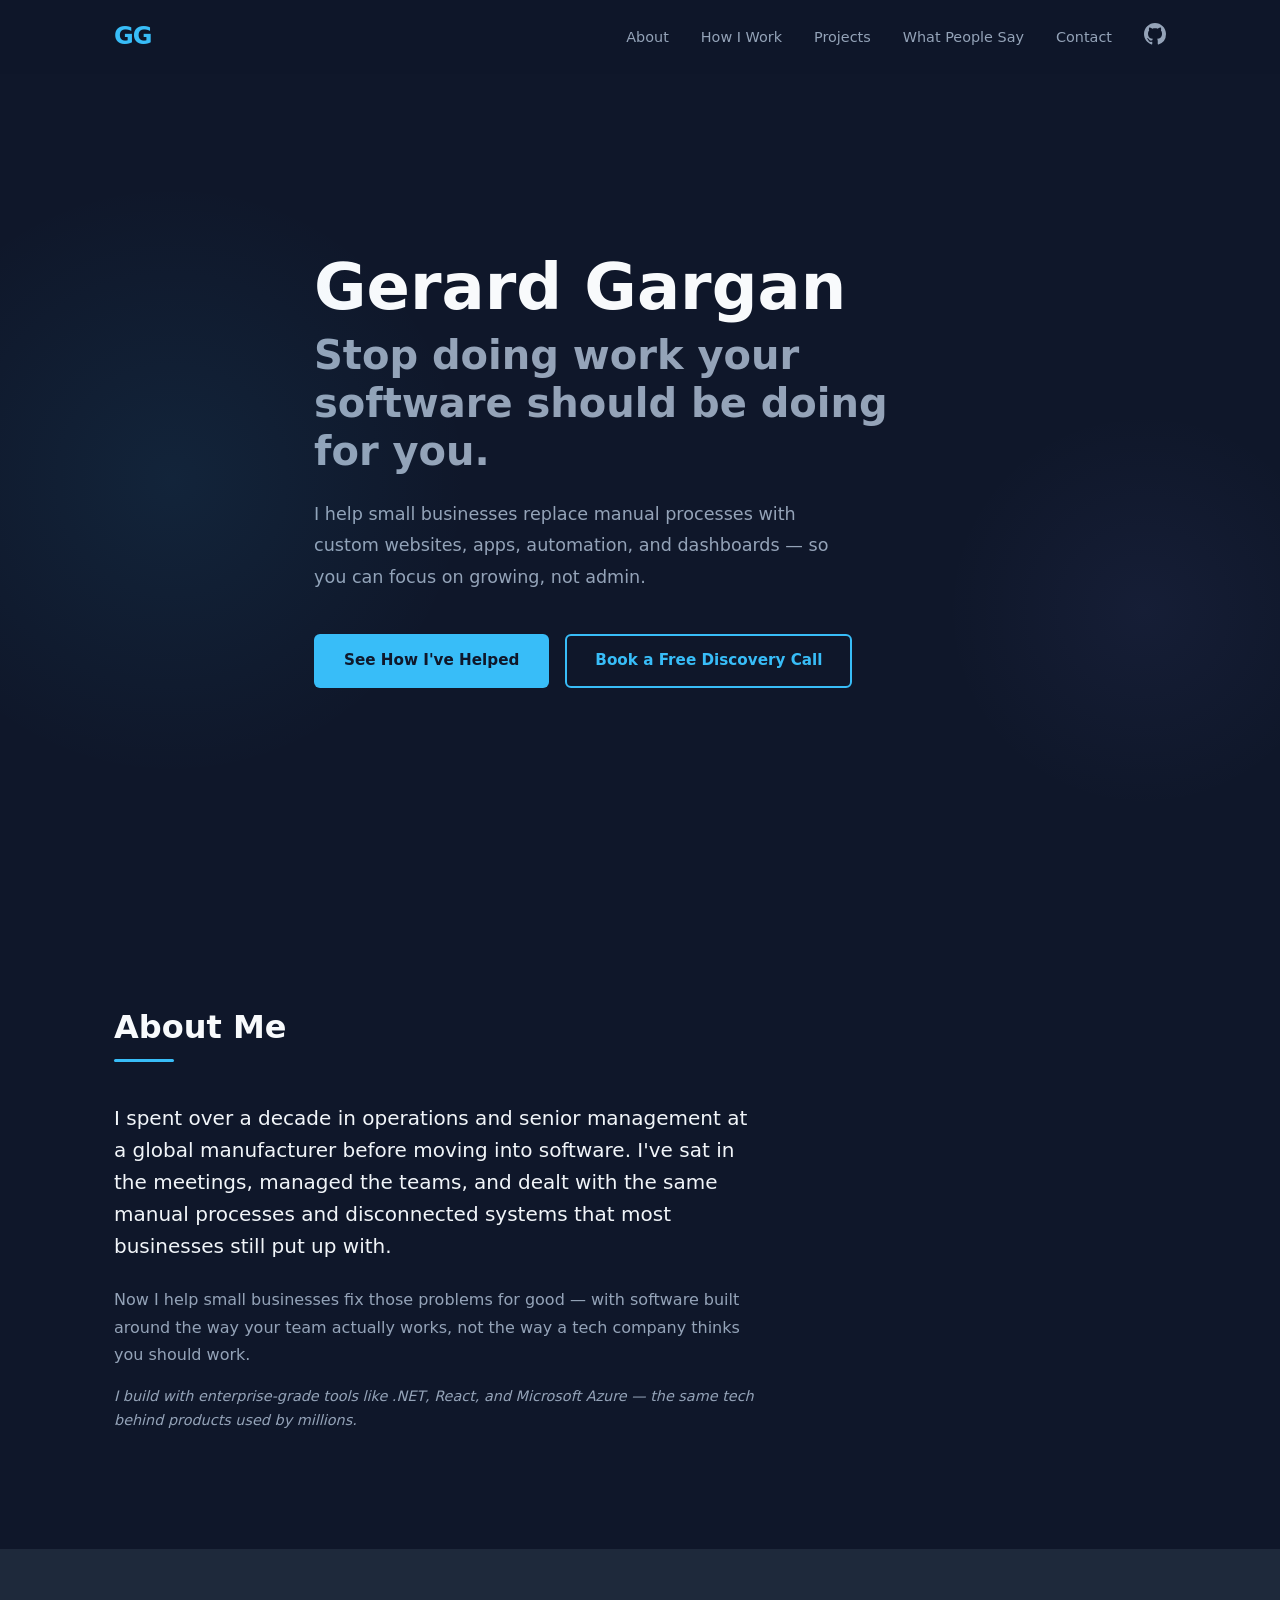
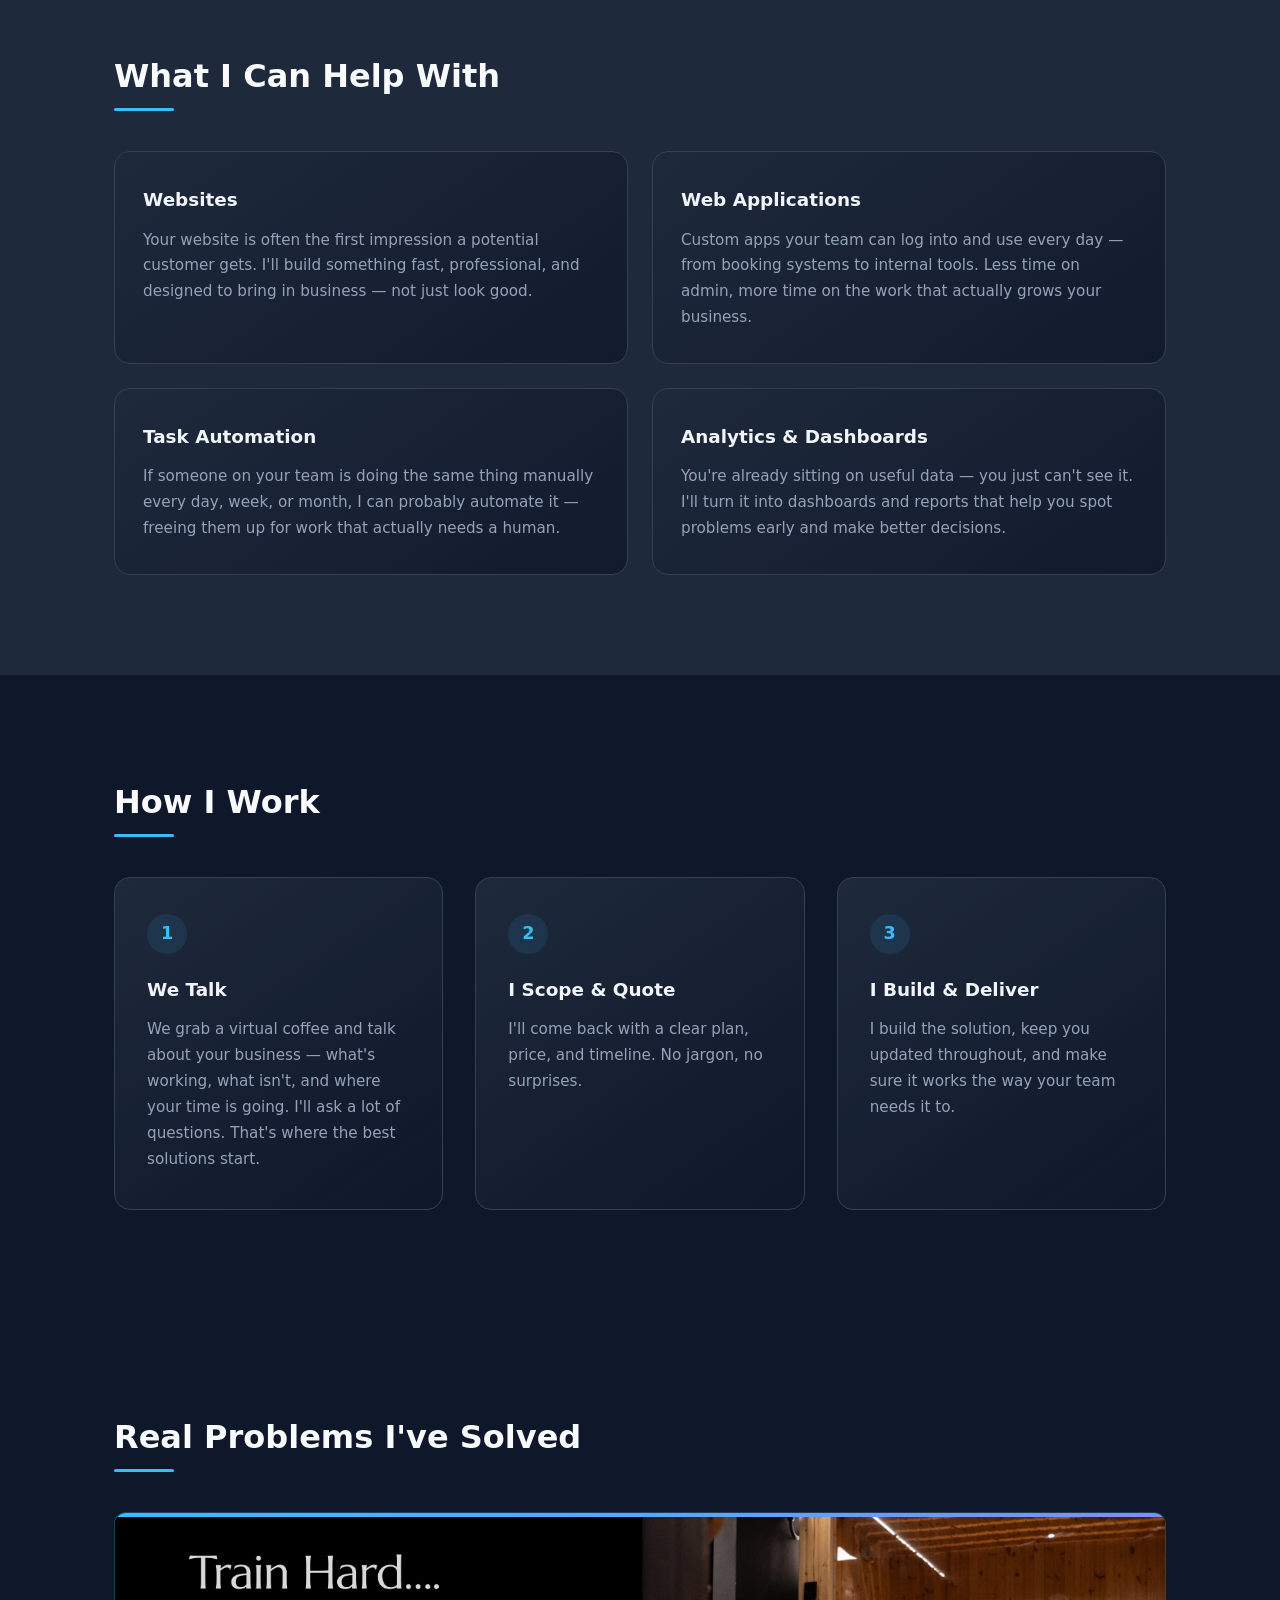
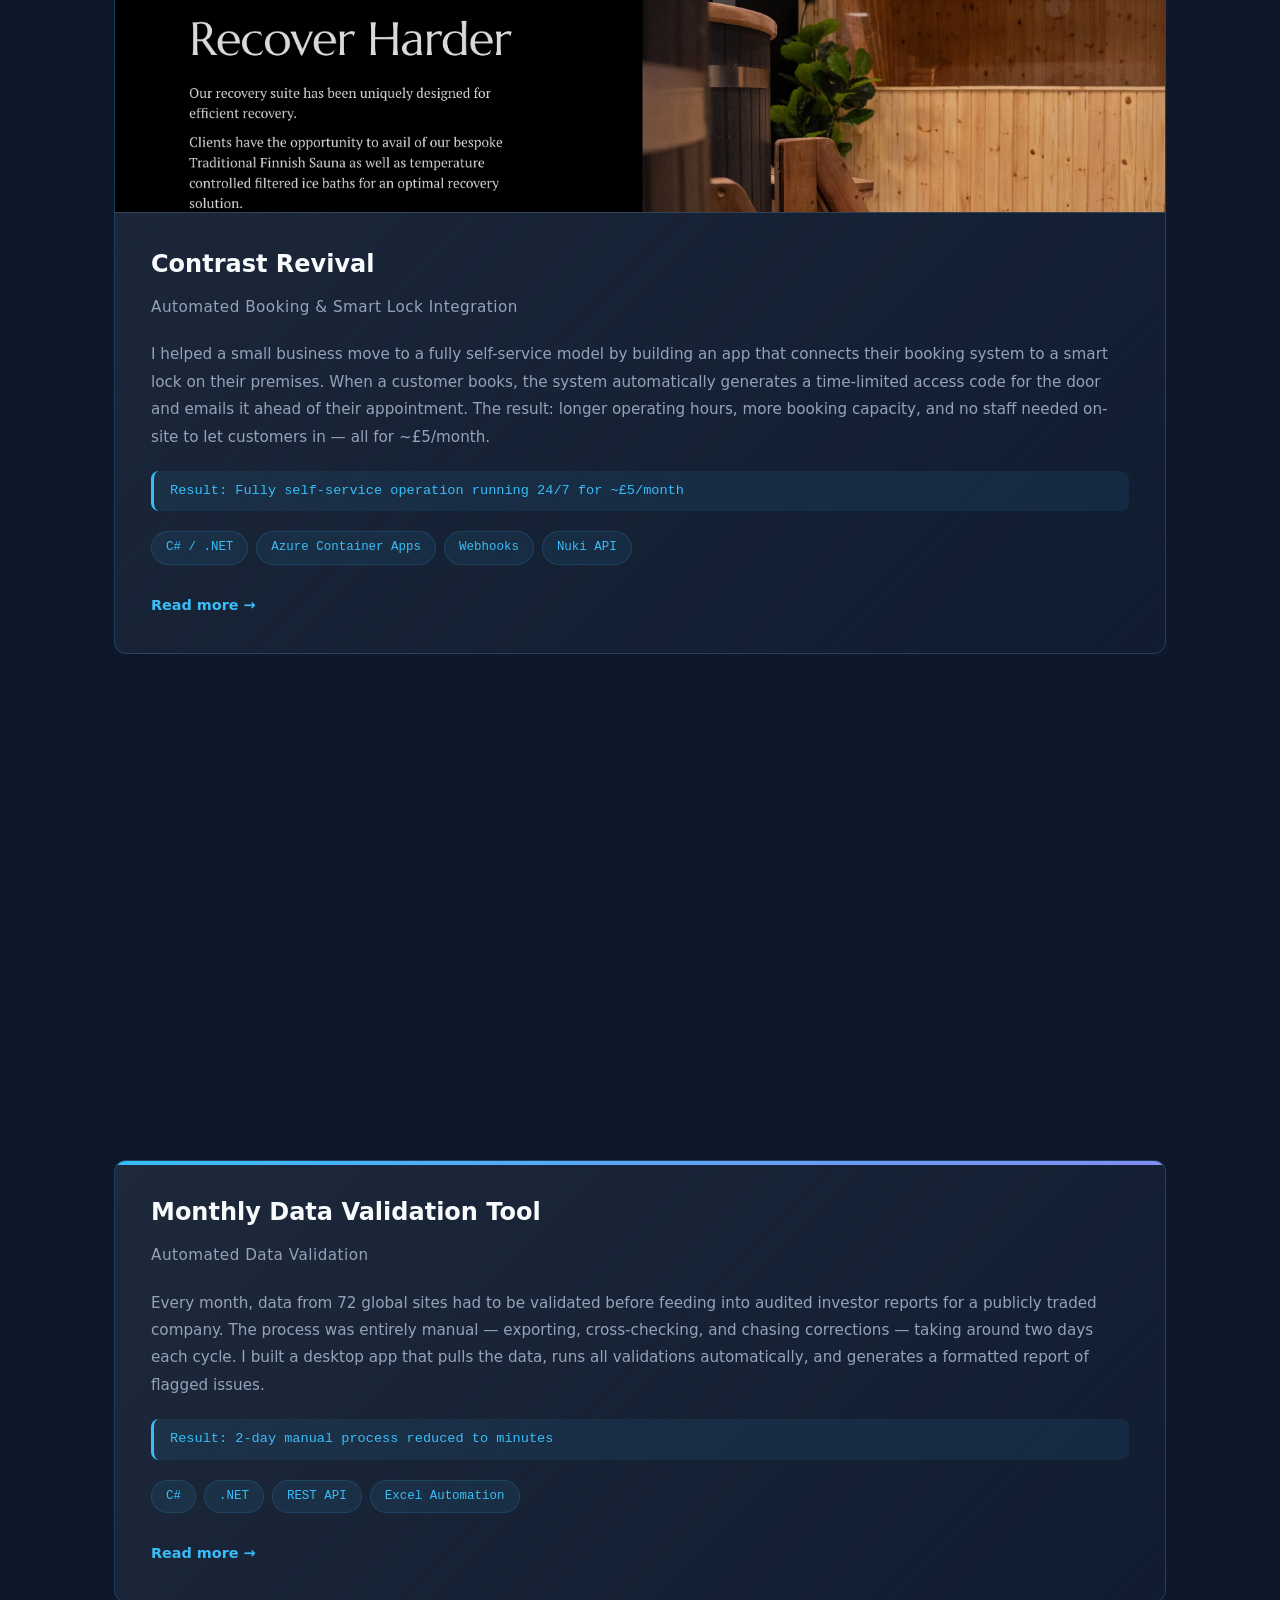
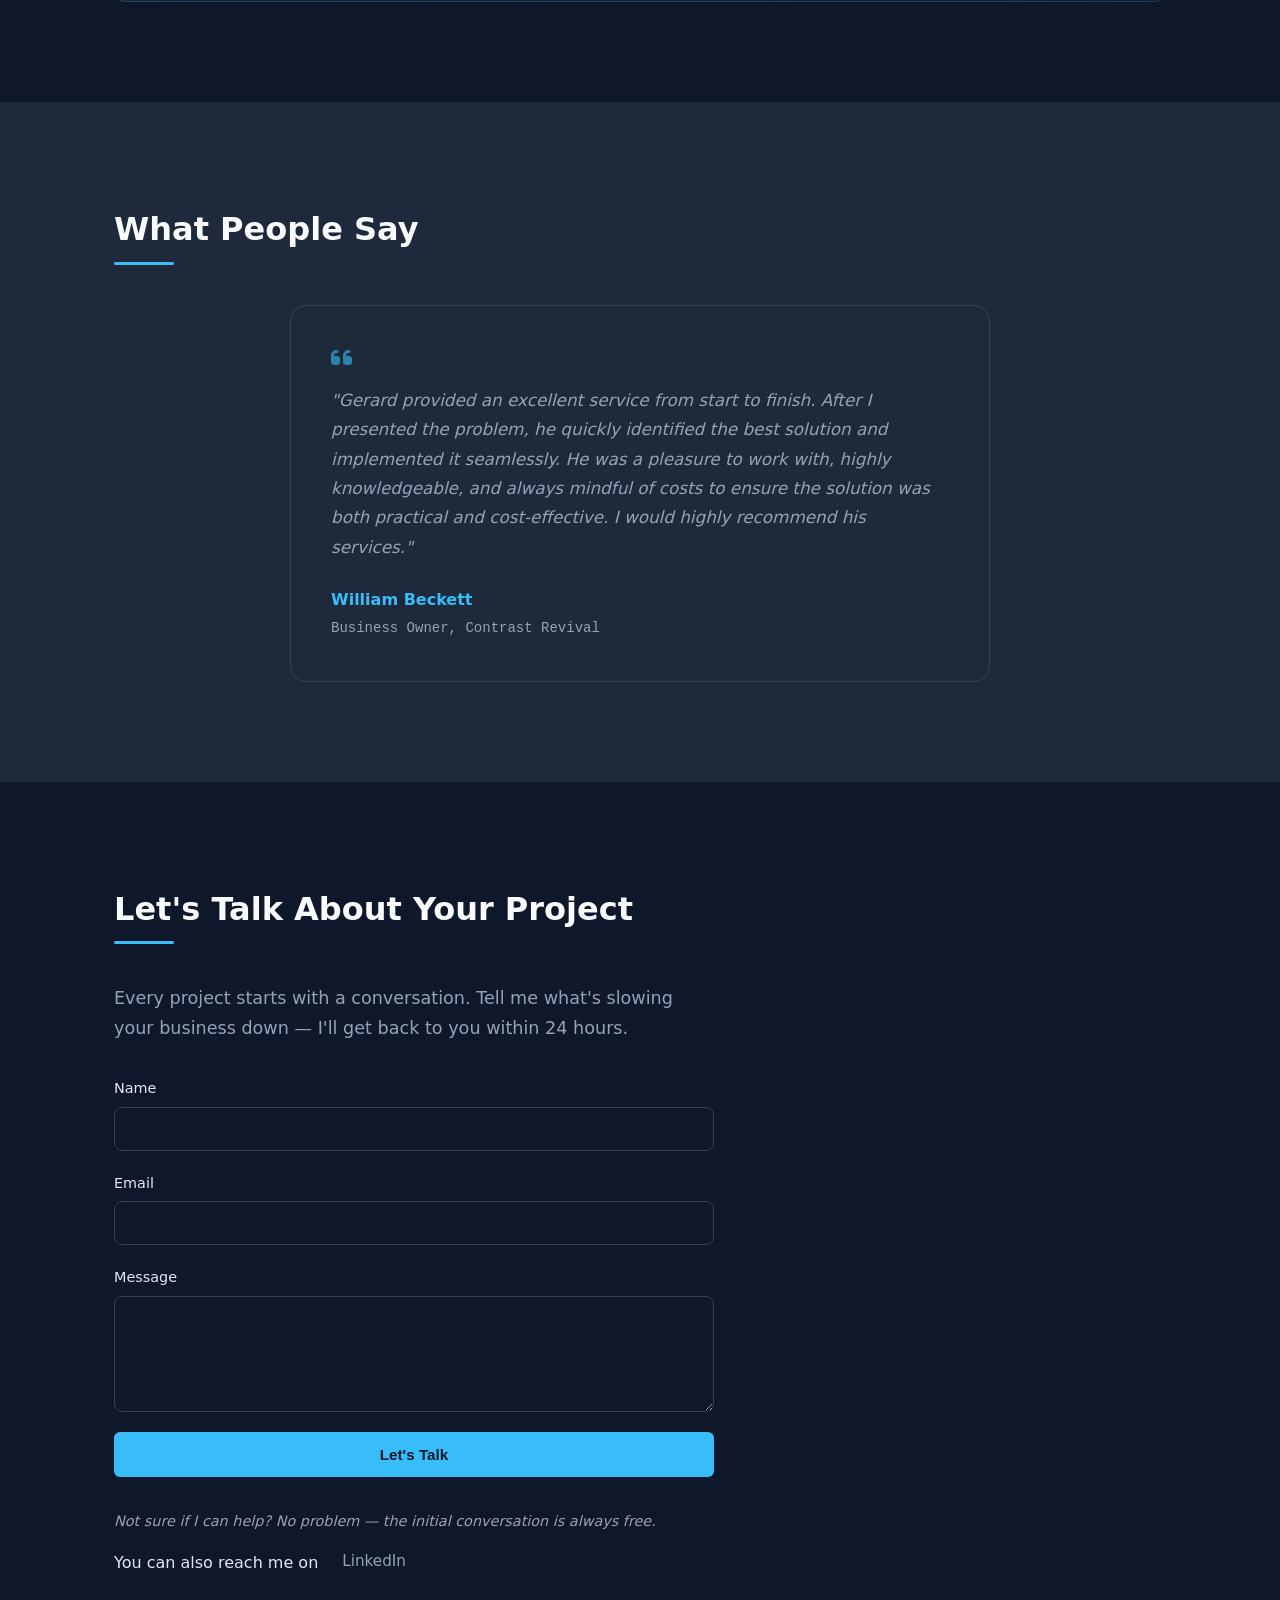
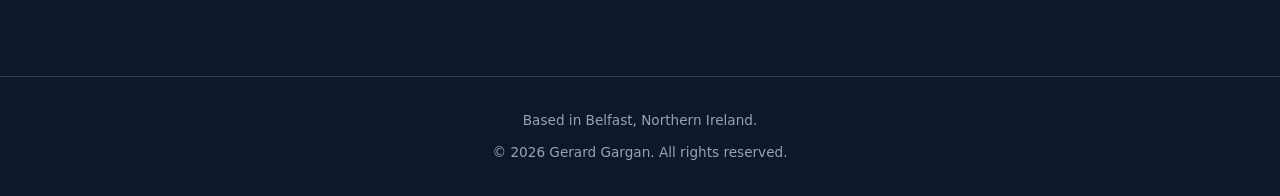
==== commit 04d802e9: "Remove the based in footer" ====
--- a/index.html
+++ b/index.html
@@ -6,7 +6,7 @@
     <title>Gerard Gargan | Custom Software for Small Businesses</title>
     <meta
       name="description"
-      content="I help small businesses build websites, custom apps, task automation, and dashboards. Based in Belfast, working across the UK and Ireland."
+      content="I help small businesses build websites, custom apps, task automation, and dashboards. Based in Belfast, Northern IReland"
     />
     <meta
       property="og:title"
@@ -14,7 +14,7 @@
     />
     <meta
       property="og:description"
-      content="I help small businesses build websites, custom apps, task automation, and dashboards. Based in Belfast, working across the UK and Ireland."
+      content="I help small businesses build websites, custom apps, task automation, and dashboards. Based in Belfast, Northern Ireland."
     />
     <link
       rel="icon"
@@ -246,34 +246,32 @@
               </div>
             </div>
           </div>
-          <div class="projects-secondary">
-            <div class="project-card">
-              <div class="project-info">
-                <h3>SopPro</h3>
-                <p class="project-subtitle">SOP Management Mobile App</p>
-                <p>
-                  Most businesses still create standard operating procedures in
-                  Word or Excel &mdash; formatting is inconsistent, version
-                  control is manual, and getting approvals means chasing people
-                  over email. I built a mobile app that lets teams create SOPs
-                  at the point of use, with AI-assisted drafting, built-in
-                  approval workflows, automatic version control, and one-tap PDF
-                  export in a standardised layout.
-                </p>
-                <p class="project-result">
-                  Result: User testing scored 38/40 for ease of use
-                </p>
-                <div class="project-tags">
-                  <span>React Native</span>
-                  <span>.NET Core</span>
-                  <span>Azure</span>
-                  <span>Redux</span>
-                </div>
-                <div class="project-links">
-                  <a href="projects/soppro.html" class="project-link"
-                    >Read more &rarr;</a
-                  >
-                </div>
+          <div class="project-card featured">
+            <div class="project-info">
+              <h3>SopPro</h3>
+              <p class="project-subtitle">SOP Management Mobile App</p>
+              <p>
+                Most businesses still create standard operating procedures in
+                Word or Excel &mdash; formatting is inconsistent, version
+                control is manual, and getting approvals means chasing people
+                over email. I built a mobile app that lets teams create SOPs at
+                the point of use, with AI-assisted drafting, built-in approval
+                workflows, automatic version control, and one-tap PDF export in
+                a standardised layout.
+              </p>
+              <p class="project-result">
+                Result: User testing scored 38/40 for ease of use
+              </p>
+              <div class="project-tags">
+                <span>React Native</span>
+                <span>.NET Core</span>
+                <span>Azure</span>
+                <span>Redux</span>
+              </div>
+              <div class="project-links">
+                <a href="projects/soppro.html" class="project-link"
+                  >Read more &rarr;</a
+                >
               </div>
             </div>
           </div>
@@ -398,10 +396,7 @@
 
     <footer class="footer">
       <div class="container">
-        <p class="footer-location">
-          Based in Belfast, Northern Ireland. Working with clients across the UK
-          and Ireland.
-        </p>
+        <p class="footer-location">Based in Belfast, Northern Ireland.</p>
         <p>&copy; 2026 Gerard Gargan. All rights reserved.</p>
       </div>
     </footer>
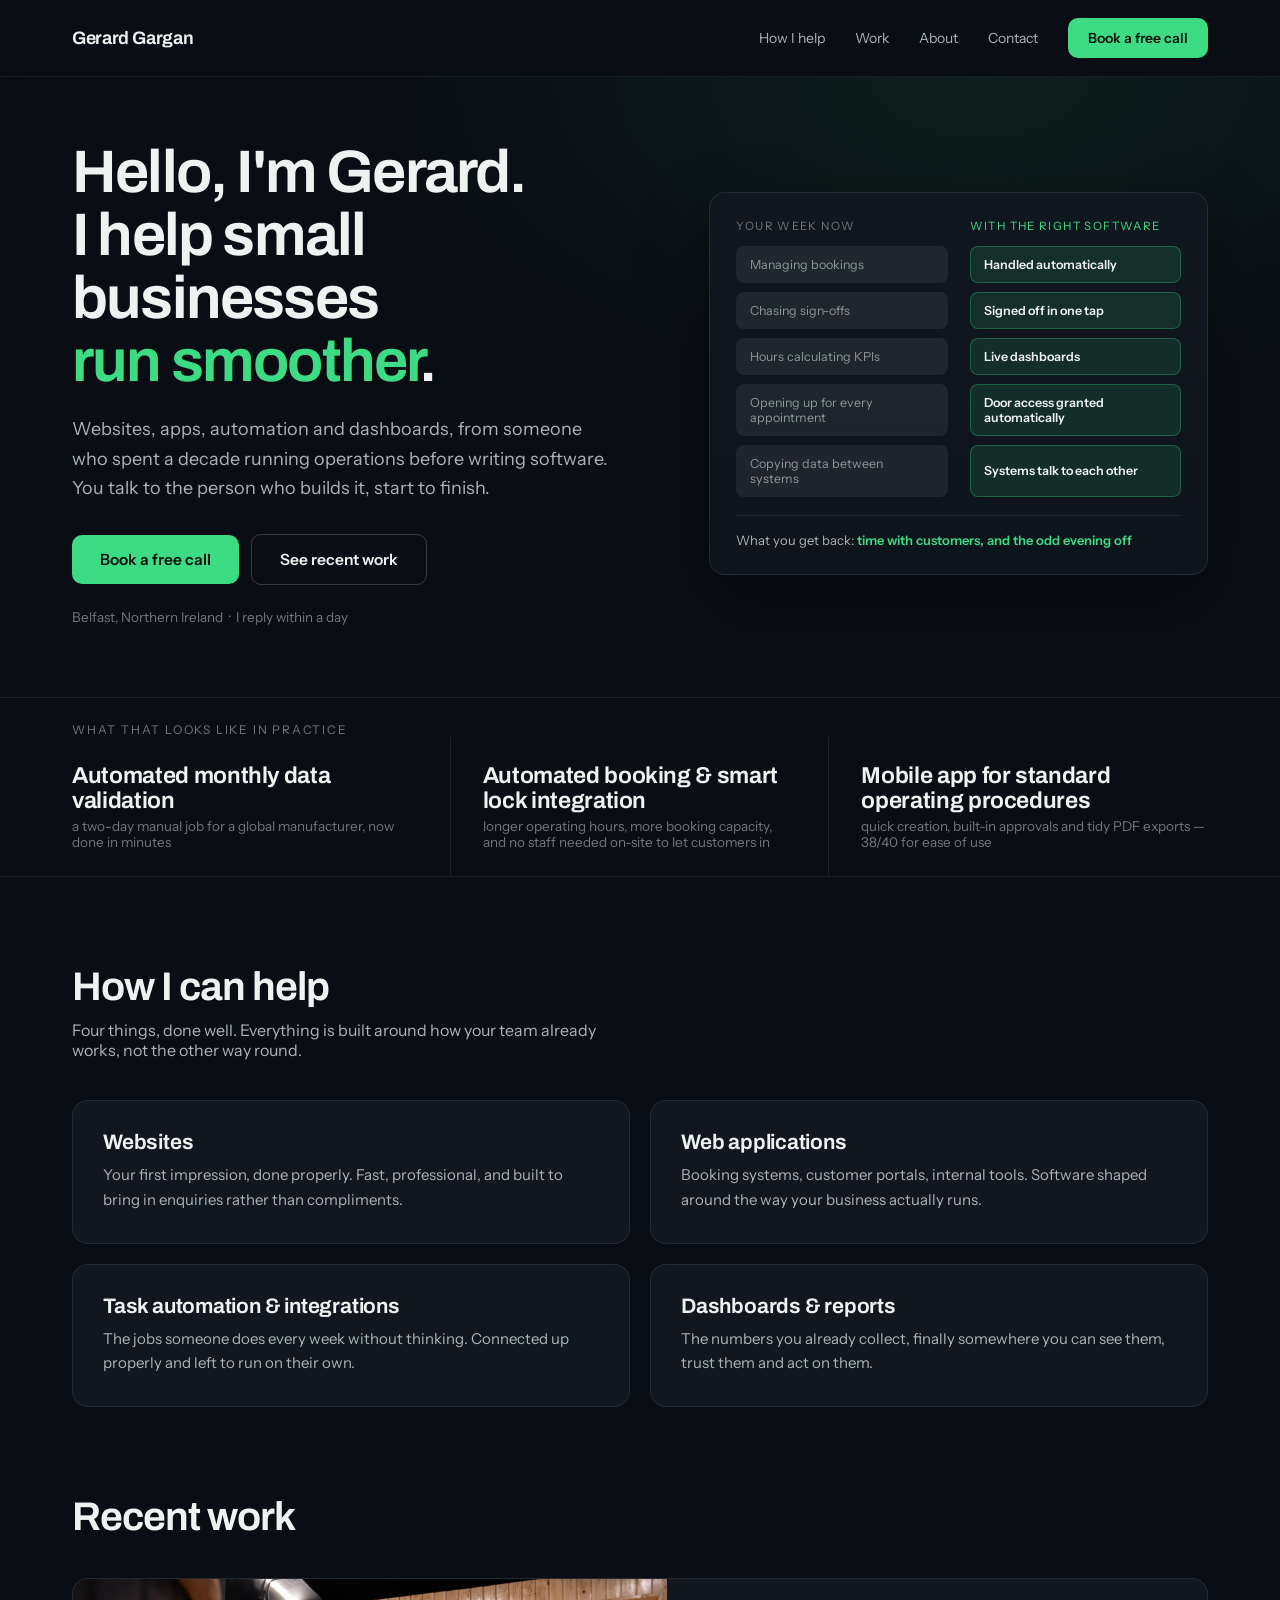
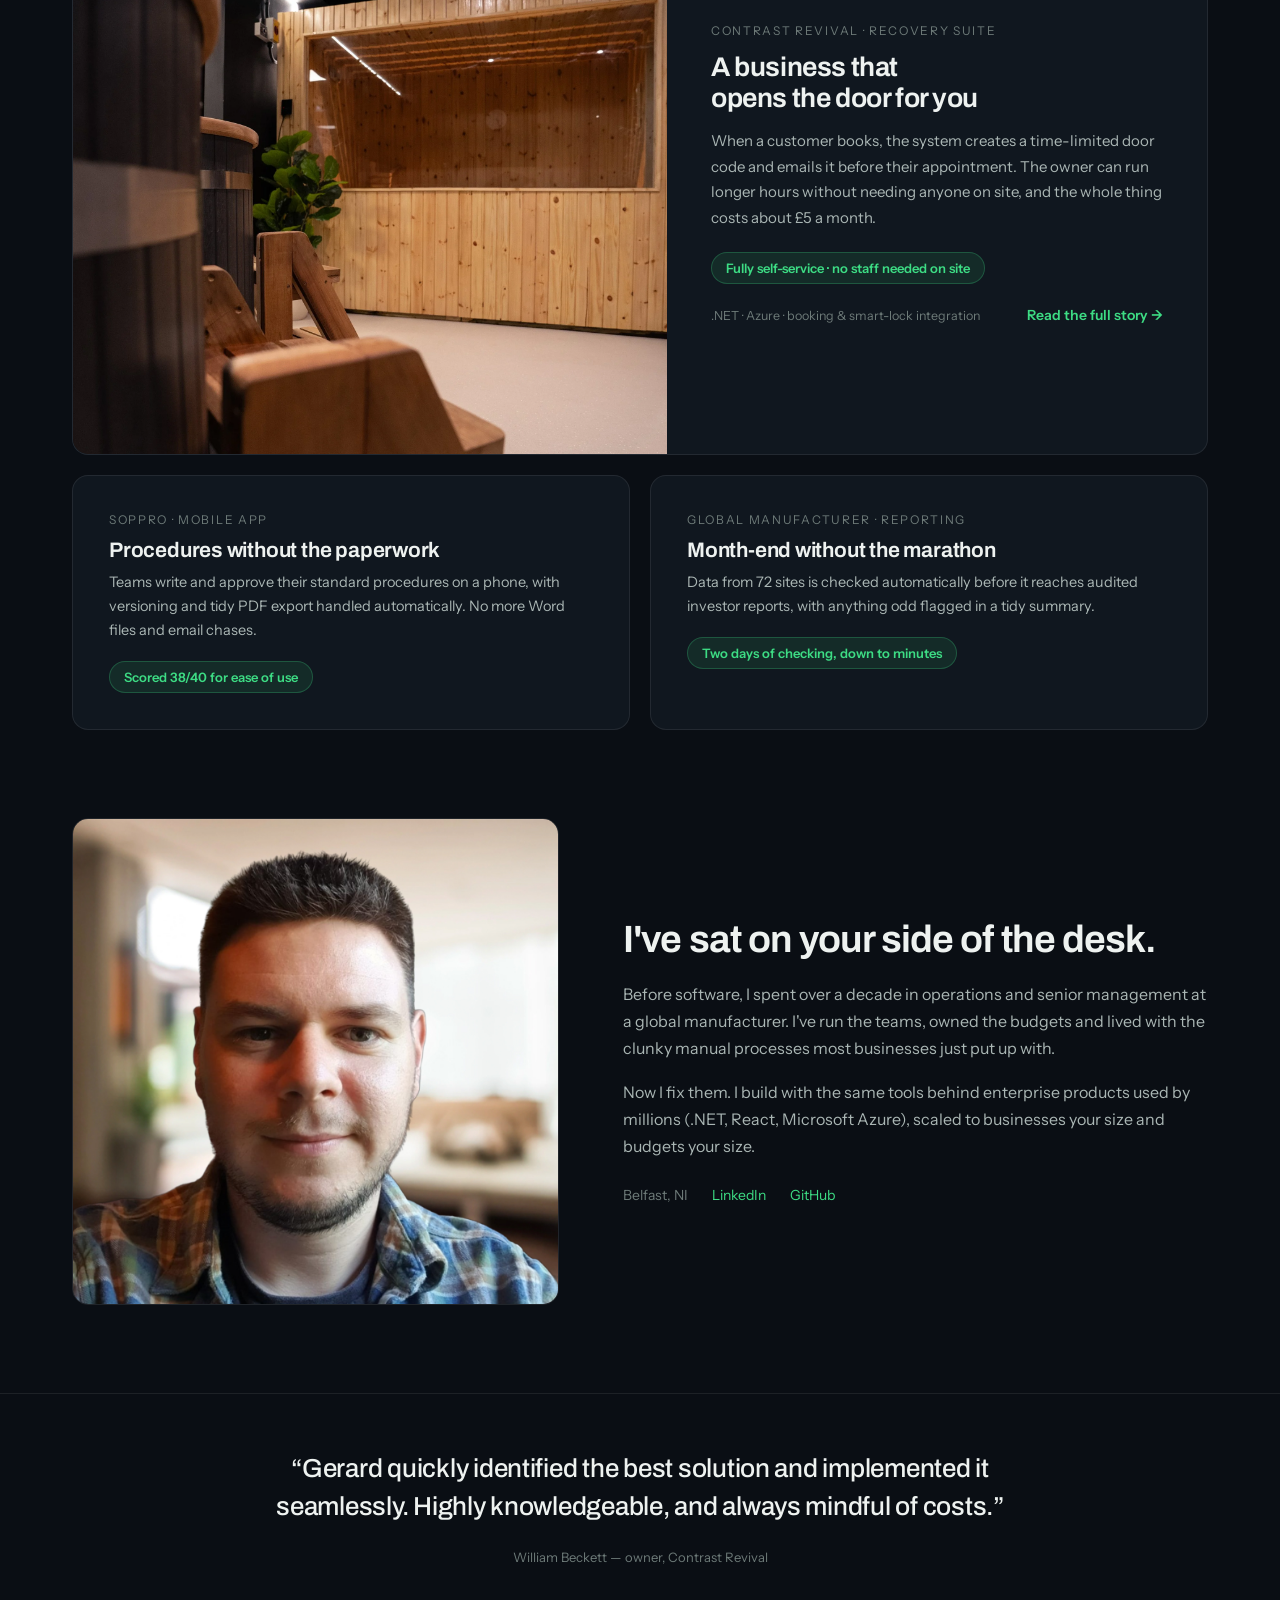
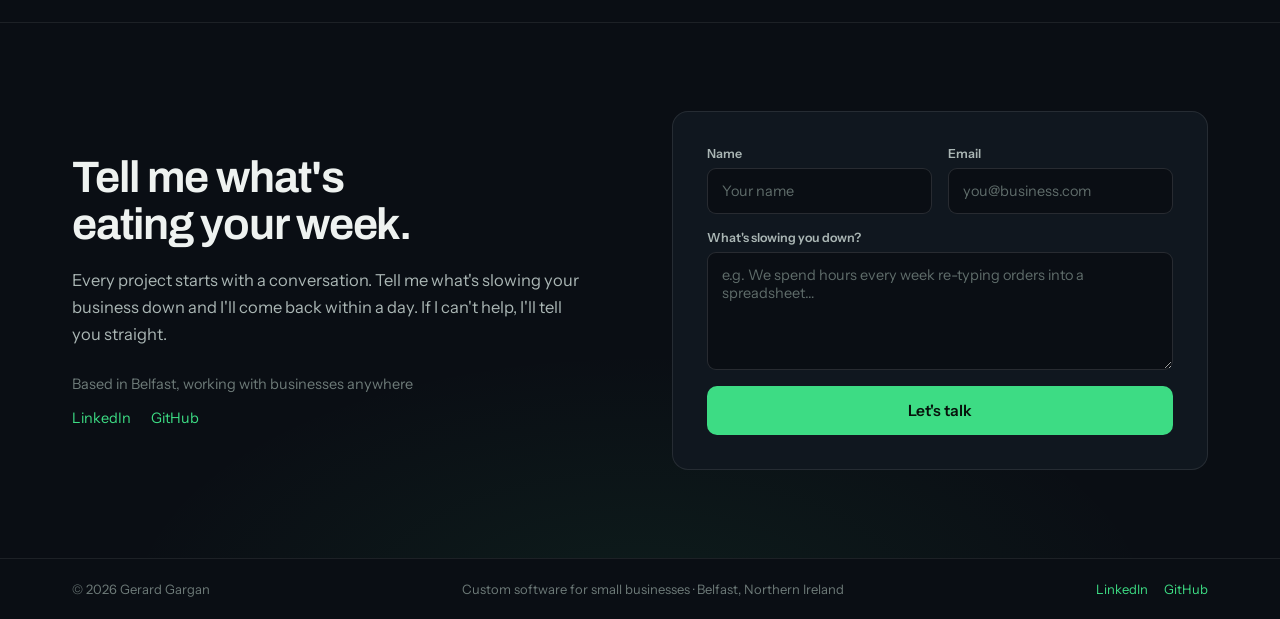
==== commit 21847f3e: "UI Update" ====
--- a/index.html
+++ b/index.html
@@ -1,12 +1,12 @@
 <!doctype html>
-<html lang="en">
+<html lang="en" class="no-js">
   <head>
     <meta charset="UTF-8" />
     <meta name="viewport" content="width=device-width, initial-scale=1.0" />
     <title>Gerard Gargan | Custom Software for Small Businesses</title>
     <meta
       name="description"
-      content="I help small businesses build websites, custom apps, task automation, and dashboards. Based in Belfast, Northern IReland"
+      content="I help small businesses run smoother — websites, web apps, task automation and dashboards. Based in Belfast, Northern Ireland."
     />
     <meta
       property="og:title"
@@ -14,17 +14,22 @@
     />
     <meta
       property="og:description"
-      content="I help small businesses build websites, custom apps, task automation, and dashboards. Based in Belfast, Northern Ireland."
+      content="I help small businesses run smoother — websites, web apps, task automation and dashboards. Based in Belfast, Northern Ireland."
     />
+    <meta name="theme-color" content="#0a0e14" />
+    <link rel="icon" type="image/png" sizes="32x32" href="images/favicon-32.png" />
+    <link rel="icon" type="image/png" sizes="512x512" href="images/favicon-512.png" />
+    <link rel="apple-touch-icon" href="images/apple-touch-icon.png" />
+    <link rel="preconnect" href="https://fonts.googleapis.com" />
+    <link rel="preconnect" href="https://fonts.gstatic.com" crossorigin />
     <link
-      rel="icon"
-      href="data:image/svg+xml,<svg xmlns='http://www.w3.org/2000/svg' viewBox='0 0 100 100'><rect rx='16' width='100' height='100' fill='%230f172a'/><text x='50' y='68' font-family='system-ui' font-size='48' font-weight='700' fill='%2338bdf8' text-anchor='middle'>GG</text></svg>"
+      href="https://fonts.googleapis.com/css2?family=Archivo:wght@400..800&family=Instrument+Sans:wght@400;500;600&display=swap"
+      rel="stylesheet"
     />
     <link rel="stylesheet" href="styles.css" />
-    <link
-      rel="stylesheet"
-      href="https://cdnjs.cloudflare.com/ajax/libs/font-awesome/6.5.1/css/all.min.css"
-    />
+    <script>
+      document.documentElement.classList.replace("no-js", "js");
+    </script>
     <script
       async
       src="https://www.googletagmanager.com/gtag/js?id=G-0M7Z0N829Z"
@@ -40,307 +45,286 @@
     </script>
   </head>
   <body>
-    <nav class="navbar" id="navbar">
-      <div class="container nav-content">
-        <a href="#hero" class="nav-logo">GG</a>
-        <button
-          class="nav-toggle"
-          id="nav-toggle"
-          aria-label="Toggle navigation"
-        >
-          <span></span>
-          <span></span>
-          <span></span>
-        </button>
-        <ul class="nav-links" id="nav-links">
-          <li><a href="#about">About</a></li>
-          <li><a href="#how-i-work">How I Work</a></li>
-          <li><a href="#projects">Projects</a></li>
-          <li><a href="#testimonials">What People Say</a></li>
-          <li><a href="#contact">Contact</a></li>
-          <li>
+    <nav class="navbar">
+      <div class="container nav-inner">
+        <a href="#top" class="nav-brand">Gerard Gargan</a>
+        <div class="nav-links">
+          <a href="#how-i-help">How I help</a>
+          <a href="#work">Work</a>
+          <a href="#about">About</a>
+          <a href="#contact">Contact</a>
+          <a href="#contact" class="btn btn-nav">Book a free call</a>
+        </div>
+        <div class="nav-actions">
+          <a href="#contact" class="nav-cta-mobile">Book a call</a>
+          <button
+            class="nav-toggle"
+            id="nav-toggle"
+            aria-label="Toggle navigation"
+            aria-expanded="false"
+            aria-controls="nav-menu"
+          >
+            <span></span>
+            <span></span>
+            <span></span>
+          </button>
+        </div>
+      </div>
+      <div class="nav-menu" id="nav-menu">
+        <a href="#how-i-help">How I help</a>
+        <a href="#work">Work</a>
+        <a href="#about">About</a>
+        <a href="#contact">Contact</a>
+      </div>
+    </nav>
+
+    <div class="hero-band">
+      <div class="container">
+        <header class="hero" id="top">
+        <div>
+          <h1>
+            Hello, I'm Gerard. I help small businesses
+            <span class="accent">run smoother</span>.
+          </h1>
+          <p class="hero-sub">
+            Websites, apps, automation and dashboards, from someone who spent a
+            decade running operations before writing software. You talk to the
+            person who builds it, start to finish.
+          </p>
+          <div class="hero-cta">
+            <a href="#contact" class="btn btn-primary">Book a free call</a>
+            <a href="#work" class="btn btn-outline">See recent work</a>
+          </div>
+          <div class="hero-meta">
+            Belfast, Northern Ireland &nbsp;&middot;&nbsp; I reply within a day
+          </div>
+        </div>
+        <div class="week-card fade-group">
+          <div class="week-grid">
+            <div class="week-head">Your week now</div>
+            <div class="week-head week-head-after">With the right software</div>
+            <div class="week-now fade-item" style="--d: 0.15s">Managing bookings</div>
+            <div class="week-after fade-item" style="--d: 0.7s">Handled automatically</div>
+            <div class="week-now fade-item" style="--d: 0.25s">Chasing sign-offs</div>
+            <div class="week-after fade-item" style="--d: 0.8s">Signed off in one tap</div>
+            <div class="week-now fade-item" style="--d: 0.35s">Hours calculating KPIs</div>
+            <div class="week-after fade-item" style="--d: 0.9s">Live dashboards</div>
+            <div class="week-now fade-item" style="--d: 0.45s">Opening up for every appointment</div>
+            <div class="week-after fade-item" style="--d: 1s">Door access granted automatically</div>
+            <div class="week-now fade-item" style="--d: 0.55s">Copying data between systems</div>
+            <div class="week-after fade-item" style="--d: 1.1s">Systems talk to each other</div>
+          </div>
+          <div class="week-footer fade-item" style="--d: 1.25s">
+            What you get back:
+            <strong>time with customers, and the odd evening off</strong>
+          </div>
+        </div>
+        </header>
+      </div>
+    </div>
+
+    <section class="results">
+      <div class="container">
+        <div class="results-label">What that looks like in practice</div>
+        <div class="results-grid">
+          <div>
+            <div class="result-title">Automated monthly data validation</div>
+            <div class="result-sub">
+              a two-day manual job for a global manufacturer, now done in
+              minutes
+            </div>
+          </div>
+          <div>
+            <div class="result-title">
+              Automated booking &amp; smart lock integration
+            </div>
+            <div class="result-sub">
+              longer operating hours, more booking capacity, and no staff needed
+              on-site to let customers in
+            </div>
+          </div>
+          <div>
+            <div class="result-title">
+              Mobile app for standard operating procedures
+            </div>
+            <div class="result-sub">
+              quick creation, built-in approvals and tidy PDF exports &mdash;
+              38/40 for ease of use
+            </div>
+          </div>
+        </div>
+      </div>
+    </section>
+
+    <div class="container">
+      <section class="services" id="how-i-help">
+        <h2 class="section-title">How I can help</h2>
+        <p class="section-lead">
+          Four things, done well. Everything is built around how your team
+          already works, not the other way round.
+        </p>
+        <div class="services-grid">
+          <div class="service-card">
+            <h3>Websites</h3>
+            <p>
+              Your first impression, done properly. Fast, professional, and
+              built to bring in enquiries rather than compliments.
+            </p>
+          </div>
+          <div class="service-card">
+            <h3>Web applications</h3>
+            <p>
+              Booking systems, customer portals, internal tools. Software shaped
+              around the way your business actually runs.
+            </p>
+          </div>
+          <div class="service-card">
+            <h3>Task automation &amp; integrations</h3>
+            <p>
+              The jobs someone does every week without thinking. Connected up
+              properly and left to run on their own.
+            </p>
+          </div>
+          <div class="service-card">
+            <h3>Dashboards &amp; reports</h3>
+            <p>
+              The numbers you already collect, finally somewhere you can see
+              them, trust them and act on them.
+            </p>
+          </div>
+        </div>
+      </section>
+
+      <section class="work" id="work">
+        <h2 class="section-title">Recent work</h2>
+        <div class="work-featured">
+          <img
+            src="images/contrast-revival-suite.webp"
+            alt="The Contrast Revival sauna and cold plunge"
+            class="work-featured-img"
+          />
+          <div class="work-featured-body">
+            <div class="work-kicker">Contrast Revival &middot; recovery suite</div>
+            <h3>A business that opens the door for you</h3>
+            <p>
+              When a customer books, the system creates a time-limited door code
+              and emails it before their appointment. The owner can run longer
+              hours without needing anyone on site, and the whole thing costs
+              about &pound;5 a month.
+            </p>
+            <div class="pill">Fully self-service &middot; no staff needed on site</div>
+            <div class="work-featured-foot">
+              <span class="work-tech"
+                >.NET &middot; Azure &middot; booking &amp; smart-lock
+                integration</span
+              >
+              <a href="projects/contrast-revival.html" class="work-link"
+                >Read the full story &rarr;</a
+              >
+            </div>
+          </div>
+        </div>
+        <div class="work-grid">
+          <div class="work-card">
+            <div class="work-kicker">SopPro &middot; mobile app</div>
+            <h3>Procedures without the paperwork</h3>
+            <p>
+              Teams write and approve their standard procedures on a phone, with
+              versioning and tidy PDF export handled automatically. No more Word
+              files and email chases.
+            </p>
+            <div class="pill">Scored 38/40 for ease of use</div>
+          </div>
+          <div class="work-card">
+            <div class="work-kicker">Global manufacturer &middot; reporting</div>
+            <h3>Month-end without the marathon</h3>
+            <p>
+              Data from 72 sites is checked automatically before it reaches
+              audited investor reports, with anything odd flagged in a tidy
+              summary.
+            </p>
+            <div class="pill">Two days of checking, down to minutes</div>
+          </div>
+        </div>
+      </section>
+
+      <section class="about" id="about">
+        <img
+          src="images/gerard.png"
+          alt="Gerard Gargan"
+          class="about-photo"
+        />
+        <div>
+          <h2>I've sat on your side of the desk.</h2>
+          <p>
+            Before software, I spent over a decade in operations and senior
+            management at a global manufacturer. I've run the teams, owned the
+            budgets and lived with the clunky manual processes most businesses
+            just put up with.
+          </p>
+          <p>
+            Now I fix them. I build with the same tools behind enterprise
+            products used by millions (.NET, React, Microsoft Azure), scaled to
+            businesses your size and budgets your size.
+          </p>
+          <div class="about-links">
+            <span class="place">Belfast, NI</span>
+            <a
+              href="https://www.linkedin.com/in/gerard-gargan/"
+              target="_blank"
+              rel="noopener noreferrer"
+              >LinkedIn</a
+            >
             <a
               href="https://github.com/GerardGargan"
               target="_blank"
               rel="noopener noreferrer"
-              class="nav-github"
-              aria-label="GitHub"
+              >GitHub</a
             >
-              <svg
-                width="22"
-                height="22"
-                viewBox="0 0 24 24"
-                fill="currentColor"
-                xmlns="http://www.w3.org/2000/svg"
-              >
-                <path
-                  d="M12 0C5.37 0 0 5.37 0 12c0 5.31 3.435 9.795 8.205 11.385.6.105.825-.255.825-.57 0-.285-.015-1.23-.015-2.235-3.015.555-3.795-.735-4.035-1.41-.135-.345-.72-1.41-1.23-1.695-.42-.225-1.02-.78-.015-.795.945-.015 1.62.87 1.845 1.23 1.08 1.815 2.805 1.305 3.495.99.105-.78.42-1.305.765-1.605-2.67-.3-5.46-1.335-5.46-5.925 0-1.305.465-2.385 1.23-3.225-.12-.3-.54-1.53.12-3.18 0 0 1.005-.315 3.3 1.23.96-.27 1.98-.405 3-.405s2.04.135 3 .405c2.295-1.56 3.3-1.23 3.3-1.23.66 1.65.24 2.88.12 3.18.765.84 1.23 1.905 1.23 3.225 0 4.605-2.805 5.625-5.475 5.925.435.375.81 1.095.81 2.22 0 1.605-.015 2.895-.015 3.3 0 .315.225.69.825.57A12.02 12.02 0 0024 12c0-6.63-5.37-12-12-12z"
-                />
-              </svg>
-            </a>
-          </li>
-        </ul>
-      </div>
-    </nav>
-
-    <section class="hero" id="hero">
-      <div class="container hero-content">
-        <h1 class="hero-name">Gerard Gargan</h1>
-        <h2 class="hero-title">
-          Stop doing work your software should be doing for you.
-        </h2>
-        <p class="hero-description">
-          I help small businesses replace manual processes with custom websites,
-          apps, automation, and dashboards &mdash; so you can focus on growing,
-          not admin.
-        </p>
-        <div class="hero-cta">
-          <a href="#projects" class="btn btn-primary">See How I've Helped</a>
-          <a href="#contact" class="btn btn-outline"
-            >Book a Free Discovery Call</a
-          >
-        </div>
+          </div>
+        </div>
+      </section>
+    </div>
+
+    <section class="testimonial">
+      <div class="container">
+        <blockquote>
+          &ldquo;Gerard quickly identified the best solution and implemented it
+          seamlessly. Highly knowledgeable, and always mindful of
+          costs.&rdquo;
+        </blockquote>
+        <cite>William Beckett &mdash; owner, Contrast Revival</cite>
       </div>
     </section>
 
-    <section class="section" id="about">
-      <div class="container">
-        <h2 class="section-title">About Me</h2>
-        <div class="about-content">
-          <div class="about-text">
-            <p class="about-hook">
-              I spent over a decade in operations and senior management at a
-              global manufacturer before moving into software. I've sat in the
-              meetings, managed the teams, and dealt with the same manual
-              processes and disconnected systems that most businesses still put
-              up with.
-            </p>
-            <p>
-              Now I help small businesses fix those problems for good &mdash;
-              with software built around the way your team actually works, not
-              the way a tech company thinks you should work.
-            </p>
-            <p class="about-tools">
-              I build with enterprise-grade tools like .NET, React, and
-              Microsoft Azure &mdash; the same tech behind products used by
-              millions.
-            </p>
-          </div>
-        </div>
-      </div>
-    </section>
-
-    <section class="section section-alt" id="services">
-      <div class="container">
-        <h2 class="section-title">What I Can Help With</h2>
-        <div class="services-grid">
-          <div class="service-card">
-            <h3>Websites</h3>
-            <p>
-              Your website is often the first impression a potential customer
-              gets. I'll build something fast, professional, and designed to
-              bring in business &mdash; not just look good.
-            </p>
-          </div>
-          <div class="service-card">
-            <h3>Web Applications</h3>
-            <p>
-              Custom apps your team can log into and use every day &mdash; from
-              booking systems to internal tools. Less time on admin, more time
-              on the work that actually grows your business.
-            </p>
-          </div>
-          <div class="service-card">
-            <h3>Task Automation</h3>
-            <p>
-              If someone on your team is doing the same thing manually every
-              day, week, or month, I can probably automate it &mdash; freeing
-              them up for work that actually needs a human.
-            </p>
-          </div>
-          <div class="service-card">
-            <h3>Analytics &amp; Dashboards</h3>
-            <p>
-              You're already sitting on useful data &mdash; you just can't see
-              it. I'll turn it into dashboards and reports that help you spot
-              problems early and make better decisions.
-            </p>
-          </div>
-        </div>
-      </div>
-    </section>
-
-    <section class="section" id="how-i-work">
-      <div class="container">
-        <h2 class="section-title">How I Work</h2>
-        <div class="how-i-work-grid">
-          <div class="how-i-work-step">
-            <span class="step-number">1</span>
-            <h3>We Talk</h3>
-            <p>
-              We grab a virtual coffee and talk about your business &mdash;
-              what's working, what isn't, and where your time is going. I'll ask
-              a lot of questions. That's where the best solutions start.
-            </p>
-          </div>
-          <div class="how-i-work-step">
-            <span class="step-number">2</span>
-            <h3>I Scope &amp; Quote</h3>
-            <p>
-              I'll come back with a clear plan, price, and timeline. No jargon,
-              no surprises.
-            </p>
-          </div>
-          <div class="how-i-work-step">
-            <span class="step-number">3</span>
-            <h3>I Build &amp; Deliver</h3>
-            <p>
-              I build the solution, keep you updated throughout, and make sure
-              it works the way your team needs it to.
-            </p>
-          </div>
-        </div>
-      </div>
-    </section>
-
-    <section class="section" id="projects">
-      <div class="container">
-        <h2 class="section-title">Real Problems I've Solved</h2>
-        <div class="projects-grid">
-          <div class="project-card featured">
-            <div class="project-highlight">
-              <img
-                src="images/contrast-revival.png"
-                alt="Contrast Revival Recovery Suite website"
-                class="project-highlight-img"
-              />
-            </div>
-            <div class="project-info">
-              <h3>Contrast Revival</h3>
-              <p class="project-subtitle">
-                Automated Booking &amp; Smart Lock Integration
-              </p>
-              <p>
-                I helped a small business move to a fully self-service model by
-                building an app that connects their booking system to a smart
-                lock on their premises. When a customer books, the system
-                automatically generates a time-limited access code for the door
-                and emails it ahead of their appointment. The result: longer
-                operating hours, more booking capacity, and no staff needed
-                on-site to let customers in — all for ~£5/month.
-              </p>
-              <p class="project-result">
-                Result: Fully self-service operation running 24/7 for
-                ~&pound;5/month
-              </p>
-              <div class="project-tags">
-                <span>C# / .NET</span>
-                <span>Azure Container Apps</span>
-                <span>Webhooks</span>
-                <span>Nuki API</span>
-              </div>
-              <div class="project-links">
-                <a href="projects/contrast-revival.html" class="project-link"
-                  >Read more &rarr;</a
-                >
-              </div>
-            </div>
-          </div>
-          <div class="project-card featured">
-            <div class="project-info">
-              <h3>SopPro</h3>
-              <p class="project-subtitle">SOP Management Mobile App</p>
-              <p>
-                Most businesses still create standard operating procedures in
-                Word or Excel &mdash; formatting is inconsistent, version
-                control is manual, and getting approvals means chasing people
-                over email. I built a mobile app that lets teams create SOPs at
-                the point of use, with AI-assisted drafting, built-in approval
-                workflows, automatic version control, and one-tap PDF export in
-                a standardised layout.
-              </p>
-              <p class="project-result">
-                Result: User testing scored 38/40 for ease of use
-              </p>
-              <div class="project-tags">
-                <span>React Native</span>
-                <span>.NET Core</span>
-                <span>Azure</span>
-                <span>Redux</span>
-              </div>
-              <div class="project-links">
-                <a href="projects/soppro.html" class="project-link"
-                  >Read more &rarr;</a
-                >
-              </div>
-            </div>
-          </div>
-          <div class="project-card featured">
-            <div class="project-info">
-              <h3>Monthly Data Validation Tool</h3>
-              <p class="project-subtitle">Automated Data Validation</p>
-              <p>
-                Every month, data from 72 global sites had to be validated
-                before feeding into audited investor reports for a publicly
-                traded company. The process was entirely manual &mdash;
-                exporting, cross-checking, and chasing corrections &mdash;
-                taking around two days each cycle. I built a desktop app that
-                pulls the data, runs all validations automatically, and
-                generates a formatted report of flagged issues.
-              </p>
-              <p class="project-result">
-                Result: 2-day manual process reduced to minutes
-              </p>
-              <div class="project-tags">
-                <span>C#</span>
-                <span>.NET</span>
-                <span>REST API</span>
-                <span>Excel Automation</span>
-              </div>
-              <div class="project-links">
-                <a href="projects/data-validation.html" class="project-link"
-                  >Read more &rarr;</a
-                >
-              </div>
-            </div>
-          </div>
-        </div>
-      </div>
-    </section>
-
-    <section class="section section-alt" id="testimonials">
-      <div class="container">
-        <h2 class="section-title">What People Say</h2>
-        <div class="testimonials-grid">
-          <div class="testimonial-card fade-in">
-            <i class="fas fa-quote-left testimonial-quote-icon"></i>
-            <p class="testimonial-text">
-              "Gerard provided an excellent service from start to finish. After
-              I presented the problem, he quickly identified the best solution
-              and implemented it seamlessly. He was a pleasure to work with,
-              highly knowledgeable, and always mindful of costs to ensure the
-              solution was both practical and cost-effective. I would highly
-              recommend his services."
-            </p>
-            <div class="testimonial-author">
-              <span class="testimonial-name">William Beckett</span>
-              <span class="testimonial-role"
-                >Business Owner, Contrast Revival</span
-              >
-            </div>
-          </div>
-        </div>
-      </div>
-    </section>
-
-    <section class="section" id="contact">
-      <div class="container">
-        <h2 class="section-title">Let's Talk About Your Project</h2>
-        <div class="contact-content">
+    <div class="container">
+      <section class="contact" id="contact">
+        <div>
+          <h2>Tell me what's eating your week.</h2>
           <p class="contact-text">
             Every project starts with a conversation. Tell me what's slowing
-            your business down &mdash; I'll get back to you within 24 hours.
+            your business down and I'll come back within a day. If I can't
+            help, I'll tell you straight.
           </p>
+          <div class="contact-meta">
+            <span>Based in Belfast, working with businesses anywhere</span>
+            <div class="contact-social">
+              <a
+                href="https://www.linkedin.com/in/gerard-gargan/"
+                target="_blank"
+                rel="noopener noreferrer"
+                >LinkedIn</a
+              >
+              <a
+                href="https://github.com/GerardGargan"
+                target="_blank"
+                rel="noopener noreferrer"
+                >GitHub</a
+              >
+            </div>
+          </div>
+        </div>
+        <div>
           <form
             class="contact-form"
             id="contact-form"
@@ -358,46 +342,79 @@
               value="New portfolio contact form submission"
             />
             <input type="checkbox" name="botcheck" style="display: none" />
+            <div class="form-row">
+              <div class="form-group">
+                <label for="name">Name</label>
+                <input
+                  type="text"
+                  id="name"
+                  name="name"
+                  placeholder="Your name"
+                  required
+                />
+              </div>
+              <div class="form-group">
+                <label for="email">Email</label>
+                <input
+                  type="email"
+                  id="email"
+                  name="email"
+                  placeholder="you@business.com"
+                  required
+                />
+              </div>
+            </div>
             <div class="form-group">
-              <label for="name">Name</label>
-              <input type="text" id="name" name="name" required />
-            </div>
-            <div class="form-group">
-              <label for="email">Email</label>
-              <input type="email" id="email" name="email" required />
-            </div>
-            <div class="form-group">
-              <label for="message">Message</label>
+              <label for="message">What's slowing you down?</label>
               <textarea
                 id="message"
                 name="message"
                 rows="5"
+                placeholder="e.g. We spend hours every week re-typing orders into a spreadsheet&hellip;"
                 required
               ></textarea>
             </div>
-            <button type="submit" class="btn btn-primary">Let's Talk</button>
+            <button type="submit" class="btn btn-primary">Let's talk</button>
           </form>
-          <p class="contact-reassurance">
-            Not sure if I can help? No problem &mdash; the initial conversation
-            is always free.
-          </p>
-          <div class="contact-links">
-            <span>You can also reach me on</span>
+          <div class="contact-social-mobile">
             <a
               href="https://www.linkedin.com/in/gerard-gargan/"
               target="_blank"
               rel="noopener noreferrer"
               >LinkedIn</a
             >
-          </div>
-        </div>
-      </div>
-    </section>
+            <a
+              href="https://github.com/GerardGargan"
+              target="_blank"
+              rel="noopener noreferrer"
+              >GitHub</a
+            >
+          </div>
+        </div>
+      </section>
+    </div>
 
     <footer class="footer">
-      <div class="container">
-        <p class="footer-location">Based in Belfast, Northern Ireland.</p>
-        <p>&copy; 2026 Gerard Gargan. All rights reserved.</p>
+      <div class="container footer-inner">
+        <span>&copy; 2026 Gerard Gargan</span>
+        <span
+          >Custom software for small businesses &middot; Belfast, Northern
+          Ireland</span
+        >
+        <span class="footer-social">
+          <a
+            href="https://www.linkedin.com/in/gerard-gargan/"
+            target="_blank"
+            rel="noopener noreferrer"
+            >LinkedIn</a
+          >
+          <a
+            href="https://github.com/GerardGargan"
+            target="_blank"
+            rel="noopener noreferrer"
+            >GitHub</a
+          >
+        </span>
       </div>
     </footer>
 
--- a/styles.css
+++ b/styles.css
@@ -1,1163 +1,1555 @@
-*,
-*::before,
-*::after {
-    margin: 0;
-    padding: 0;
-    box-sizing: border-box;
-}
+/* ==========================================================================
+   Gerard Gargan — portfolio
+   Design tokens
+   ========================================================================== */
 
 :root {
-    --color-bg: #0f172a;
-    --color-bg-alt: #1e293b;
-    --color-text: #e2e8f0;
-    --color-text-muted: #94a3b8;
-    --color-primary: #38bdf8;
-    --color-primary-hover: #7dd3fc;
-    --color-accent: #818cf8;
-    --color-border: #334155;
-    --color-card: #1e293b;
-    --font-sans: 'Segoe UI', system-ui, -apple-system, sans-serif;
-    --font-mono: 'SF Mono', 'Fira Code', monospace;
-    --max-width: 1100px;
+  --bg: #0a0e14;
+  --panel: #10171f;
+  --panel-gradient: linear-gradient(180deg, #10171f, #0d141b);
+  --text: #eef2f0;
+  --muted: #aab6b4;
+  --dim: #6d7a78;
+  --dim-soft: #8b9896;
+  --accent: #3ddc84;
+  --accent-hover: #5ce69a;
+  --accent-ink: #07130c;
+  --accent-tint: rgba(61, 220, 132, 0.1);
+  --accent-border: rgba(61, 220, 132, 0.25);
+  --border: rgba(255, 255, 255, 0.08);
+  --border-light: rgba(255, 255, 255, 0.09);
+  --border-input: rgba(255, 255, 255, 0.12);
+  --border-btn: rgba(255, 255, 255, 0.18);
+  --font-display: "Archivo", sans-serif;
+  --font-body: "Instrument Sans", sans-serif;
+}
+
+/* ==========================================================================
+   Base
+   ========================================================================== */
+
+* {
+  box-sizing: border-box;
 }
 
 html {
-    scroll-behavior: smooth;
-    scroll-padding-top: 80px;
+  scroll-behavior: smooth;
 }
 
 body {
-    font-family: var(--font-sans);
-    background-color: var(--color-bg);
-    color: var(--color-text);
-    line-height: 1.7;
-    font-size: 16px;
+  margin: 0;
+  background: var(--bg);
+  color: var(--text);
+  font-family: var(--font-body);
+  -webkit-font-smoothing: antialiased;
+}
+
+a {
+  color: var(--accent);
+  text-decoration: none;
+}
+
+a:hover {
+  opacity: 0.85;
+}
+
+img {
+  max-width: 100%;
+}
+
+input::placeholder,
+textarea::placeholder {
+  color: #5f6c6a;
 }
 
 .container {
-    max-width: var(--max-width);
-    margin: 0 auto;
-    padding: 0 24px;
-}
-
-a {
-    color: var(--color-primary);
-    text-decoration: none;
-    transition: color 0.2s;
-}
-
-a:hover {
-    color: var(--color-primary-hover);
-}
-
-/* Navbar */
+  max-width: 1200px;
+  margin: 0 auto;
+  padding: 0 32px;
+}
+
+h1,
+h2,
+h3 {
+  font-family: var(--font-display);
+  font-weight: 650;
+}
+
+[id] {
+  scroll-margin-top: 84px;
+}
+
+@keyframes ggfade {
+  from {
+    opacity: 0;
+    transform: translateY(10px);
+  }
+  to {
+    opacity: 1;
+    transform: none;
+  }
+}
+
+/* Staggered fade-in groups: hidden only when JS is running, revealed on scroll */
+html.js .fade-group:not(.in-view) .fade-item {
+  opacity: 0;
+}
+
+.fade-group.in-view .fade-item {
+  animation: ggfade 0.5s both;
+  animation-delay: var(--d, 0s);
+}
+
+@media (prefers-reduced-motion: reduce) {
+  html {
+    scroll-behavior: auto;
+  }
+  html.js .fade-group:not(.in-view) .fade-item {
+    opacity: 1;
+  }
+  .fade-group.in-view .fade-item {
+    animation: none;
+  }
+}
+
+/* ==========================================================================
+   Nav
+   ========================================================================== */
+
 .navbar {
-    position: fixed;
-    top: 0;
-    left: 0;
-    right: 0;
-    z-index: 100;
-    padding: 16px 0;
-    background-color: rgba(15, 23, 42, 0.85);
-    backdrop-filter: blur(12px);
-    border-bottom: 1px solid transparent;
-    transition: border-color 0.3s, padding 0.3s;
-}
-
-.navbar.scrolled {
-    padding: 10px 0;
-    border-bottom-color: var(--color-border);
-}
-
-.nav-content {
+  position: sticky;
+  top: 0;
+  z-index: 20;
+  background: rgba(10, 14, 20, 0.8);
+  backdrop-filter: blur(12px);
+  -webkit-backdrop-filter: blur(12px);
+  border-bottom: 1px solid rgba(255, 255, 255, 0.06);
+}
+
+.nav-inner {
+  display: flex;
+  align-items: center;
+  justify-content: space-between;
+  padding-top: 18px;
+  padding-bottom: 18px;
+}
+
+.nav-brand {
+  font-family: var(--font-display);
+  font-weight: 650;
+  font-size: 18px;
+  letter-spacing: -0.02em;
+  color: var(--text);
+}
+
+.nav-links {
+  display: flex;
+  align-items: center;
+  gap: 30px;
+  font-size: 14px;
+}
+
+.nav-links a:not(.btn) {
+  color: var(--muted);
+}
+
+.nav-links a:not(.btn):hover {
+  color: var(--text);
+  opacity: 1;
+}
+
+.nav-actions,
+.nav-cta-mobile,
+.nav-toggle,
+.nav-menu {
+  display: none;
+}
+
+/* ==========================================================================
+   Buttons
+   ========================================================================== */
+
+.btn {
+  display: inline-block;
+  border-radius: 10px;
+  font-size: 15.5px;
+  font-weight: 600;
+  text-align: center;
+}
+
+.btn-primary {
+  background: var(--accent);
+  color: var(--accent-ink);
+  padding: 15px 28px;
+  border: none;
+  font-family: var(--font-body);
+  cursor: pointer;
+}
+
+.btn-primary:hover {
+  background: var(--accent-hover);
+  opacity: 1;
+}
+
+.btn-outline {
+  border: 1px solid var(--border-btn);
+  padding: 15px 28px;
+  color: var(--text);
+}
+
+.btn-outline:hover {
+  border-color: rgba(255, 255, 255, 0.4);
+  opacity: 1;
+}
+
+.btn-nav {
+  background: var(--accent);
+  color: var(--accent-ink);
+  padding: 11px 20px;
+  font-size: 14px;
+}
+
+.btn-nav:hover {
+  background: var(--accent-hover);
+  opacity: 1;
+}
+
+/* ==========================================================================
+   Hero
+   ========================================================================== */
+
+/* Full-bleed band so the glow fades out naturally instead of clipping at
+   the container edge; its centre matches 80% of the 1200px container */
+.hero-band {
+  background: radial-gradient(
+    1000px 540px at calc(50% + 340px) 0%,
+    rgba(61, 220, 132, 0.08),
+    transparent 60%
+  );
+}
+
+.hero {
+  display: grid;
+  grid-template-columns: 1.15fr 1fr;
+  gap: 64px;
+  align-items: center;
+  padding: 64px 0 72px;
+}
+
+.hero h1 {
+  font-size: clamp(36px, 4.7vw + 4px, 60px);
+  line-height: 1.05;
+  letter-spacing: -0.03em;
+  margin: 0 0 22px;
+  text-wrap: balance;
+}
+
+.accent {
+  color: var(--accent);
+}
+
+.hero-sub {
+  font-size: 18px;
+  line-height: 1.65;
+  color: var(--muted);
+  margin: 0 0 30px;
+  max-width: 540px;
+  text-wrap: pretty;
+}
+
+.hero-cta {
+  display: flex;
+  gap: 12px;
+  align-items: center;
+  margin-bottom: 24px;
+}
+
+.hero-meta {
+  font-size: 13.5px;
+  color: var(--dim);
+}
+
+/* Week card */
+
+.week-card {
+  background: var(--panel-gradient);
+  border: 1px solid var(--border-light);
+  border-radius: 16px;
+  padding: 26px;
+  box-shadow: 0 30px 70px rgba(0, 0, 0, 0.45);
+}
+
+.week-grid {
+  display: grid;
+  grid-template-columns: 1fr 1fr;
+  gap: 9px 22px;
+}
+
+.week-head {
+  font-size: 11.5px;
+  letter-spacing: 0.12em;
+  text-transform: uppercase;
+  color: var(--dim);
+  padding-bottom: 4px;
+}
+
+.week-head-after {
+  color: var(--accent);
+}
+
+.week-now,
+.week-after {
+  border-radius: 8px;
+  padding: 10px 13px;
+  font-size: 12.5px;
+  display: flex;
+  align-items: center;
+}
+
+.week-now {
+  background: rgba(255, 255, 255, 0.07);
+  border: 1px solid transparent;
+  color: var(--dim-soft);
+}
+
+.week-after {
+  background: rgba(61, 220, 132, 0.12);
+  border: 1px solid rgba(61, 220, 132, 0.3);
+  color: var(--text);
+  font-weight: 600;
+}
+
+.week-footer {
+  margin-top: 18px;
+  padding-top: 16px;
+  border-top: 1px solid var(--border);
+  font-size: 13px;
+  color: var(--muted);
+}
+
+.week-footer strong {
+  color: var(--accent);
+  font-weight: 600;
+}
+
+/* ==========================================================================
+   Results strip
+   ========================================================================== */
+
+.results {
+  border-top: 1px solid var(--border);
+  border-bottom: 1px solid var(--border);
+}
+
+.results-label {
+  padding-top: 24px;
+  font-size: 12px;
+  letter-spacing: 0.15em;
+  text-transform: uppercase;
+  color: var(--dim);
+}
+
+.results-grid {
+  display: grid;
+  grid-template-columns: 1fr 1fr 1fr;
+}
+
+.results-grid > div {
+  padding: 26px 32px;
+  border-right: 1px solid var(--border);
+}
+
+.results-grid > div:first-child {
+  padding-left: 0;
+}
+
+.results-grid > div:last-child {
+  padding-right: 0;
+  border-right: none;
+}
+
+.result-title {
+  font-family: var(--font-display);
+  font-weight: 650;
+  font-size: 23px;
+  letter-spacing: -0.015em;
+}
+
+.result-sub {
+  font-size: 13.5px;
+  color: var(--dim);
+  margin-top: 5px;
+}
+
+/* ==========================================================================
+   Sections
+   ========================================================================== */
+
+.section-title {
+  font-size: 40px;
+  letter-spacing: -0.025em;
+  margin: 0 0 12px;
+}
+
+.section-lead {
+  font-size: 16px;
+  color: var(--muted);
+  margin: 0 0 40px;
+  max-width: 560px;
+}
+
+/* Services */
+
+.services {
+  padding: 88px 0;
+}
+
+.services-grid {
+  display: grid;
+  grid-template-columns: 1fr 1fr;
+  gap: 20px;
+}
+
+.service-card {
+  background: var(--panel);
+  border: 1px solid var(--border);
+  border-radius: 16px;
+  padding: 30px;
+  transition: border-color 0.2s;
+}
+
+.service-card:hover {
+  border-color: rgba(61, 220, 132, 0.35);
+}
+
+.service-card h3 {
+  font-size: 21px;
+  letter-spacing: -0.01em;
+  margin: 0 0 10px;
+}
+
+.service-card p {
+  margin: 0;
+  font-size: 15px;
+  line-height: 1.65;
+  color: var(--muted);
+}
+
+/* Work */
+
+.work {
+  padding: 0 0 88px;
+}
+
+.work .section-title {
+  margin-bottom: 40px;
+}
+
+.work-featured {
+  background: var(--panel);
+  border: 1px solid var(--border);
+  border-radius: 16px;
+  overflow: hidden;
+  display: grid;
+  grid-template-columns: 1.1fr 1fr;
+  margin-bottom: 20px;
+}
+
+.work-featured-img {
+  width: 100%;
+  height: 100%;
+  min-height: 340px;
+  object-fit: cover;
+  display: block;
+}
+
+.work-featured-body {
+  padding: 44px 44px 40px;
+}
+
+.work-kicker {
+  font-size: 12px;
+  letter-spacing: 0.14em;
+  text-transform: uppercase;
+  color: var(--dim);
+  margin-bottom: 14px;
+}
+
+.work-featured-body h3 {
+  font-size: 27px;
+  letter-spacing: -0.015em;
+  line-height: 1.15;
+  margin: 0 0 14px;
+  text-wrap: balance;
+}
+
+.work-featured-body p {
+  font-size: 15px;
+  line-height: 1.7;
+  color: var(--muted);
+  margin: 0 0 22px;
+  text-wrap: pretty;
+}
+
+.pill {
+  display: inline-block;
+  font-size: 13px;
+  font-weight: 600;
+  color: var(--accent);
+  background: var(--accent-tint);
+  border: 1px solid var(--accent-border);
+  padding: 7px 14px;
+  border-radius: 999px;
+}
+
+.work-featured-body .pill {
+  margin-bottom: 22px;
+}
+
+.work-featured-foot {
+  display: flex;
+  justify-content: space-between;
+  align-items: center;
+  gap: 16px;
+}
+
+.work-tech {
+  font-size: 12.5px;
+  color: var(--dim);
+}
+
+.work-link {
+  font-size: 14px;
+  font-weight: 600;
+  white-space: nowrap;
+}
+
+.work-grid {
+  display: grid;
+  grid-template-columns: 1fr 1fr;
+  gap: 20px;
+}
+
+.work-card {
+  background: var(--panel);
+  border: 1px solid var(--border);
+  border-radius: 16px;
+  padding: 36px;
+}
+
+.work-card .work-kicker {
+  margin-bottom: 12px;
+}
+
+.work-card h3 {
+  font-size: 21px;
+  letter-spacing: -0.01em;
+  margin: 0 0 10px;
+}
+
+.work-card p {
+  font-size: 14.5px;
+  line-height: 1.65;
+  color: var(--muted);
+  margin: 0 0 18px;
+}
+
+/* About */
+
+.about {
+  padding: 0 0 88px;
+  display: grid;
+  grid-template-columns: 1fr 1.2fr;
+  gap: 64px;
+  align-items: center;
+}
+
+.about-photo {
+  width: 100%;
+  aspect-ratio: 1 / 1;
+  object-fit: cover;
+  border-radius: 16px;
+  border: 1px solid var(--border-light);
+  display: block;
+}
+
+.about h2 {
+  font-size: 38px;
+  letter-spacing: -0.025em;
+  line-height: 1.1;
+  margin: 0 0 20px;
+  text-wrap: balance;
+}
+
+.about p {
+  font-size: 16px;
+  line-height: 1.7;
+  color: var(--muted);
+  margin: 0 0 16px;
+  text-wrap: pretty;
+}
+
+.about p:last-of-type {
+  margin-bottom: 26px;
+}
+
+.about-links {
+  display: flex;
+  gap: 24px;
+  font-size: 14px;
+  align-items: center;
+}
+
+.about-links .place {
+  color: var(--dim);
+}
+
+/* Testimonial */
+
+.testimonial {
+  padding: 56px 0;
+  border-top: 1px solid var(--border);
+  border-bottom: 1px solid var(--border);
+  text-align: center;
+}
+
+.testimonial blockquote {
+  font-family: var(--font-display);
+  font-weight: 500;
+  font-size: 26px;
+  letter-spacing: -0.01em;
+  line-height: 1.45;
+  max-width: 860px;
+  margin: 0 auto 20px;
+  text-wrap: balance;
+}
+
+.testimonial cite {
+  font-style: normal;
+  font-size: 13px;
+  color: var(--dim);
+}
+
+/* Contact */
+
+.contact {
+  padding: 88px 0;
+  display: grid;
+  grid-template-columns: 1fr 1fr;
+  gap: 64px;
+  align-items: center;
+  background: radial-gradient(
+    800px 400px at 50% 110%,
+    rgba(61, 220, 132, 0.07),
+    transparent 65%
+  );
+}
+
+.contact h2 {
+  font-size: 44px;
+  letter-spacing: -0.025em;
+  line-height: 1.08;
+  margin: 0 0 18px;
+  text-wrap: balance;
+}
+
+.contact-text {
+  font-size: 16.5px;
+  line-height: 1.65;
+  color: var(--muted);
+  margin: 0 0 26px;
+  text-wrap: pretty;
+}
+
+.contact-meta {
+  display: flex;
+  flex-direction: column;
+  gap: 10px;
+  font-size: 14.5px;
+  color: var(--dim);
+}
+
+.contact-meta .contact-social {
+  display: flex;
+  gap: 20px;
+  margin-top: 6px;
+}
+
+.contact-social-mobile {
+  display: none;
+}
+
+.contact-form {
+  background: var(--panel);
+  border: 1px solid var(--border-light);
+  border-radius: 16px;
+  padding: 34px;
+  display: flex;
+  flex-direction: column;
+  gap: 16px;
+}
+
+.form-row {
+  display: grid;
+  grid-template-columns: 1fr 1fr;
+  gap: 16px;
+}
+
+.form-group {
+  display: flex;
+  flex-direction: column;
+  gap: 7px;
+}
+
+.form-group label {
+  font-size: 12.5px;
+  font-weight: 600;
+  color: var(--muted);
+}
+
+.form-group input,
+.form-group textarea {
+  background: var(--bg);
+  border: 1px solid var(--border-input);
+  border-radius: 9px;
+  padding: 13px 14px;
+  font-size: 14.5px;
+  color: var(--text);
+  font-family: var(--font-body);
+  outline: none;
+}
+
+.form-group input:focus,
+.form-group textarea:focus {
+  border-color: rgba(61, 220, 132, 0.5);
+}
+
+.form-group textarea {
+  resize: vertical;
+}
+
+.contact-form .btn-primary {
+  padding: 15px;
+}
+
+/* ==========================================================================
+   Footer
+   ========================================================================== */
+
+.footer {
+  border-top: 1px solid var(--border);
+}
+
+.footer-inner {
+  padding-top: 22px;
+  padding-bottom: 22px;
+  display: flex;
+  justify-content: space-between;
+  font-size: 13px;
+  color: var(--dim);
+}
+
+.footer-social {
+  display: flex;
+  gap: 16px;
+}
+
+/* ==========================================================================
+   Case study
+   ========================================================================== */
+
+.cs-band {
+  background: radial-gradient(
+    900px 480px at calc(50% + 230px) 0%,
+    rgba(61, 220, 132, 0.07),
+    transparent 60%
+  );
+}
+
+.cs-header {
+  padding: 48px 0 40px;
+}
+
+.cs-back {
+  font-size: 13.5px;
+  color: var(--dim);
+}
+
+.cs-back:hover {
+  color: var(--muted);
+  opacity: 1;
+}
+
+.cs-kicker {
+  font-size: 12px;
+  letter-spacing: 0.15em;
+  text-transform: uppercase;
+  color: var(--accent);
+  margin: 26px 0 16px;
+}
+
+.cs-header h1 {
+  font-size: clamp(34px, 4.1vw + 4px, 52px);
+  line-height: 1.06;
+  letter-spacing: -0.028em;
+  margin: 0 0 20px;
+  max-width: 820px;
+  text-wrap: balance;
+}
+
+.cs-lead {
+  font-size: 18px;
+  line-height: 1.65;
+  color: var(--muted);
+  max-width: 680px;
+  margin: 0;
+  text-wrap: pretty;
+}
+
+.cs-facts {
+  display: grid;
+  grid-template-columns: 1fr 1fr 1fr 1fr;
+  border-top: 1px solid var(--border);
+  border-bottom: 1px solid var(--border);
+  margin-bottom: 44px;
+}
+
+.cs-facts > div {
+  padding: 20px 24px;
+  border-right: 1px solid var(--border);
+}
+
+.cs-facts > div:first-child {
+  padding-left: 0;
+}
+
+.cs-facts > div:last-child {
+  padding-right: 0;
+  border-right: none;
+}
+
+.cs-fact-label {
+  font-size: 11.5px;
+  letter-spacing: 0.13em;
+  text-transform: uppercase;
+  color: var(--dim);
+  margin-bottom: 6px;
+}
+
+.cs-fact-value {
+  font-size: 15px;
+  font-weight: 600;
+}
+
+.cs-fact-value.accent {
+  color: var(--accent);
+}
+
+.cs-hero-img {
+  width: 100%;
+  height: 440px;
+  object-fit: cover;
+  border-radius: 16px;
+  border: 1px solid var(--border-light);
+  display: block;
+  margin-bottom: 72px;
+}
+
+.cs-block {
+  display: grid;
+  grid-template-columns: 300px 1fr;
+  gap: 56px;
+  margin-bottom: 72px;
+}
+
+.cs-block h2 {
+  font-size: 30px;
+  letter-spacing: -0.02em;
+  margin: 0;
+}
+
+.cs-block p {
+  font-size: 16.5px;
+  line-height: 1.7;
+  color: var(--muted);
+  margin: 0 0 14px;
+  text-wrap: pretty;
+}
+
+.cs-block p:last-child {
+  margin-bottom: 0;
+}
+
+.cs-solution .cs-block {
+  margin-bottom: 44px;
+}
+
+.cs-steps {
+  display: grid;
+  grid-template-columns: 1fr 1fr 1fr 1fr;
+  gap: 16px;
+}
+
+.cs-step {
+  background: var(--panel);
+  border: 1px solid var(--border);
+  border-radius: 14px;
+  padding: 24px;
+}
+
+.cs-step-num {
+  font-family: var(--font-display);
+  font-weight: 650;
+  font-size: 26px;
+  color: var(--accent);
+  margin-bottom: 12px;
+}
+
+.cs-step-title {
+  font-weight: 600;
+  font-size: 15.5px;
+  margin-bottom: 6px;
+}
+
+.cs-step-body {
+  font-size: 13.5px;
+  line-height: 1.55;
+  color: var(--muted);
+}
+
+.cs-photos {
+  display: grid;
+  grid-template-columns: 1fr 1fr;
+  gap: 16px;
+  margin: 48px 0 72px;
+}
+
+.cs-photos img {
+  width: 100%;
+  height: 320px;
+  object-fit: cover;
+  border-radius: 14px;
+  border: 1px solid var(--border-light);
+  display: block;
+}
+
+.cs-result p {
+  margin-bottom: 24px;
+}
+
+.cs-pills {
+  display: flex;
+  flex-wrap: wrap;
+  gap: 10px;
+}
+
+.cs-pills .pill {
+  font-size: 13.5px;
+  padding: 8px 16px;
+}
+
+.cs-testimonial {
+  background: var(--panel);
+  border: 1px solid var(--border-light);
+  border-radius: 16px;
+  padding: 52px 56px;
+  margin-bottom: 72px;
+}
+
+.cs-testimonial blockquote {
+  font-family: var(--font-display);
+  font-weight: 500;
+  font-size: 23px;
+  letter-spacing: -0.008em;
+  line-height: 1.55;
+  margin: 0 0 22px;
+  max-width: 900px;
+  text-wrap: pretty;
+}
+
+.cs-testimonial cite {
+  font-style: normal;
+  font-size: 13.5px;
+  color: var(--dim);
+}
+
+.cs-cta {
+  text-align: center;
+  padding: 0 0 88px;
+}
+
+.cs-cta h2 {
+  font-size: 38px;
+  letter-spacing: -0.025em;
+  margin: 0 0 14px;
+  text-wrap: balance;
+}
+
+.cs-cta p {
+  font-size: 16px;
+  color: var(--muted);
+  margin: 0 0 28px;
+}
+
+.cs-cta .btn-primary {
+  padding: 16px 30px;
+}
+
+/* ==========================================================================
+   Mobile
+   ========================================================================== */
+
+@media (max-width: 860px) {
+  .container {
+    padding-left: 20px;
+    padding-right: 20px;
+  }
+
+  /* Nav */
+
+  .nav-inner {
+    padding-top: 14px;
+    padding-bottom: 12px;
+  }
+
+  .nav-brand {
+    font-size: 17px;
+  }
+
+  .nav-links {
+    display: none;
+  }
+
+  .nav-actions {
     display: flex;
     align-items: center;
-    justify-content: space-between;
-}
-
-.nav-logo {
-    font-size: 1.5rem;
-    font-weight: 700;
-    color: var(--color-primary);
-    letter-spacing: -1px;
-}
-
-.nav-logo:hover {
-    color: var(--color-primary-hover);
-}
-
-.nav-links {
+    gap: 14px;
+  }
+
+  .nav-cta-mobile {
+    display: inline-block;
+    background: var(--accent);
+    color: var(--accent-ink);
+    padding: 9px 14px;
+    border-radius: 9px;
+    font-weight: 600;
+    font-size: 13px;
+  }
+
+  .nav-cta-mobile:hover {
+    background: var(--accent-hover);
+    opacity: 1;
+  }
+
+  .nav-toggle {
     display: flex;
-    list-style: none;
-    gap: 32px;
-}
-
-.nav-links a {
-    color: var(--color-text-muted);
-    font-size: 0.9rem;
-    font-weight: 500;
-    transition: color 0.2s;
-}
-
-.nav-links a:hover {
-    color: var(--color-primary);
-}
-
-.nav-github {
-    display: flex;
-    align-items: center;
-}
-
-.nav-toggle {
-    display: none;
     flex-direction: column;
-    gap: 5px;
+    gap: 4px;
+    padding: 10px 4px;
     background: none;
     border: none;
     cursor: pointer;
-    padding: 4px;
-}
-
-.nav-toggle span {
-    width: 24px;
+  }
+
+  .nav-toggle span {
+    display: block;
+    width: 19px;
     height: 2px;
-    background: var(--color-text);
+    background: var(--text);
     border-radius: 2px;
-    transition: transform 0.3s, opacity 0.3s;
-}
-
-/* Hero */
-.hero {
-    min-height: 100vh;
+  }
+
+  .nav-toggle span:last-child {
+    width: 13px;
+  }
+
+  .nav-menu {
+    border-top: 1px solid rgba(255, 255, 255, 0.07);
+    padding: 6px 20px 14px;
+    flex-direction: column;
+  }
+
+  .nav-menu.open {
     display: flex;
-    align-items: center;
-    padding: 120px 0 80px;
-    position: relative;
-    overflow: hidden;
-}
-
-.hero::before {
-    content: '';
-    position: absolute;
-    top: 20%;
-    left: -10%;
-    width: 600px;
-    height: 600px;
-    background: radial-gradient(circle, rgba(56, 189, 248, 0.08) 0%, transparent 70%);
-    pointer-events: none;
-}
-
-.hero::after {
-    content: '';
-    position: absolute;
-    bottom: 10%;
-    right: -5%;
-    width: 400px;
-    height: 400px;
-    background: radial-gradient(circle, rgba(129, 140, 248, 0.06) 0%, transparent 70%);
-    pointer-events: none;
-}
-
-.hero-content {
-    max-width: 700px;
-}
-
-.hero-greeting {
-    font-family: var(--font-mono);
-    font-size: 1rem;
-    color: var(--color-primary);
+  }
+
+  .nav-menu a {
+    color: var(--text);
+    font-size: 16px;
+    padding: 13px 0;
+    border-bottom: 1px solid rgba(255, 255, 255, 0.06);
+  }
+
+  .nav-menu a:last-child {
+    border-bottom: none;
+  }
+
+  /* Hero */
+
+  .hero-band {
+    background: radial-gradient(
+      500px 340px at 85% 0%,
+      rgba(61, 220, 132, 0.09),
+      transparent 60%
+    );
+  }
+
+  .hero {
+    grid-template-columns: 1fr;
+    gap: 0;
+    padding: 36px 0 40px;
+  }
+
+  .hero h1 {
+    line-height: 1.08;
+    letter-spacing: -0.025em;
     margin-bottom: 16px;
-}
-
-.hero-name {
-    font-size: clamp(2.5rem, 6vw, 4rem);
-    font-weight: 800;
+  }
+
+  .hero-sub {
+    font-size: 16px;
+    line-height: 1.6;
+    margin-bottom: 24px;
+  }
+
+  .hero-cta {
+    flex-direction: column;
+    align-items: stretch;
+    gap: 10px;
+    margin-bottom: 18px;
+  }
+
+  .hero-cta .btn {
+    padding: 15px;
+    border-radius: 11px;
+    font-size: 16px;
+  }
+
+  .hero-meta {
+    font-size: 13px;
+    text-align: center;
+    margin-bottom: 28px;
+  }
+
+  .week-card {
+    padding: 18px;
+    box-shadow: 0 24px 50px rgba(0, 0, 0, 0.45);
+  }
+
+  .week-grid {
+    gap: 8px 12px;
+  }
+
+  .week-head {
+    font-size: 10.5px;
+    letter-spacing: 0.1em;
+    padding-bottom: 2px;
+  }
+
+  .week-now,
+  .week-after {
+    padding: 9px 11px;
+    font-size: 12px;
+  }
+
+  .week-footer {
+    margin-top: 14px;
+    padding-top: 13px;
+    font-size: 12.5px;
+  }
+
+  /* Results strip */
+
+  .results-label {
+    padding-top: 22px;
+    font-size: 11px;
+    letter-spacing: 0.14em;
+    margin-bottom: 4px;
+  }
+
+  .results-grid {
+    grid-template-columns: 1fr;
+  }
+
+  .results-grid > div {
+    padding: 16px 0;
+    border-right: none;
+    border-bottom: 1px solid rgba(255, 255, 255, 0.07);
+  }
+
+  .results-grid > div:last-child {
+    border-bottom: none;
+  }
+
+  .result-title {
+    font-size: 19px;
+  }
+
+  .result-sub {
+    font-size: 13px;
+    margin-top: 4px;
+    line-height: 1.5;
+  }
+
+  /* Sections */
+
+  .section-title {
+    font-size: 30px;
+    letter-spacing: -0.02em;
+    margin-bottom: 10px;
+  }
+
+  .section-lead {
+    font-size: 15px;
+    line-height: 1.6;
+    margin-bottom: 24px;
+  }
+
+  .services {
+    padding: 48px 0;
+  }
+
+  .services-grid {
+    grid-template-columns: 1fr;
+    gap: 14px;
+  }
+
+  .service-card {
+    border-radius: 14px;
+    padding: 22px;
+  }
+
+  .service-card h3 {
+    font-size: 19px;
+    margin-bottom: 8px;
+  }
+
+  .service-card p {
+    font-size: 14.5px;
+    line-height: 1.6;
+  }
+
+  /* Work */
+
+  .work {
+    padding-bottom: 48px;
+  }
+
+  .work .section-title {
+    margin-bottom: 22px;
+  }
+
+  .work-featured {
+    grid-template-columns: 1fr;
+    border-radius: 14px;
+    margin-bottom: 14px;
+  }
+
+  .work-featured-img {
+    height: 190px;
+    min-height: 0;
+  }
+
+  .work-featured-body {
+    padding: 22px;
+  }
+
+  .work-kicker {
+    font-size: 11px;
+    letter-spacing: 0.13em;
+    margin-bottom: 10px;
+  }
+
+  .work-featured-body h3 {
+    font-size: 21px;
+    line-height: 1.2;
+    margin-bottom: 10px;
+  }
+
+  .work-featured-body p {
+    font-size: 14.5px;
+    line-height: 1.65;
+    margin-bottom: 16px;
+  }
+
+  .work-featured-body .pill {
+    margin-bottom: 14px;
+  }
+
+  .pill {
+    font-size: 12.5px;
+    padding: 6px 12px;
+  }
+
+  .work-featured-foot {
+    flex-direction: column;
+    align-items: flex-start;
+    gap: 12px;
+  }
+
+  .work-tech {
+    font-size: 12px;
+  }
+
+  .work-grid {
+    grid-template-columns: 1fr;
+    gap: 14px;
+  }
+
+  .work-card {
+    border-radius: 14px;
+    padding: 22px;
+  }
+
+  .work-card .work-kicker {
+    margin-bottom: 10px;
+  }
+
+  .work-card h3 {
+    font-size: 19px;
+    margin-bottom: 8px;
+  }
+
+  .work-card p {
+    font-size: 14.5px;
+    line-height: 1.6;
+    margin-bottom: 14px;
+  }
+
+  /* About */
+
+  .about {
+    grid-template-columns: 1fr;
+    gap: 22px;
+    padding-bottom: 48px;
+  }
+
+  .about-photo {
+    border-radius: 14px;
+  }
+
+  .about h2 {
+    font-size: 28px;
+    letter-spacing: -0.02em;
+    line-height: 1.12;
+    margin-bottom: 14px;
+  }
+
+  .about p {
+    font-size: 15px;
+    line-height: 1.65;
+    margin-bottom: 12px;
+  }
+
+  .about p:last-of-type {
+    margin-bottom: 18px;
+  }
+
+  .about-links {
+    gap: 20px;
+  }
+
+  /* Testimonial */
+
+  .testimonial {
+    padding: 36px 0;
+    text-align: left;
+  }
+
+  .testimonial blockquote {
+    font-size: 19px;
+    letter-spacing: -0.005em;
+    line-height: 1.5;
+    margin: 0 0 14px;
+    text-wrap: pretty;
+  }
+
+  .testimonial cite {
+    font-size: 12.5px;
+  }
+
+  /* Contact */
+
+  .contact {
+    grid-template-columns: 1fr;
+    gap: 0;
+    padding: 48px 0;
+    background: radial-gradient(
+      420px 300px at 50% 110%,
+      rgba(61, 220, 132, 0.08),
+      transparent 65%
+    );
+  }
+
+  .contact h2 {
+    font-size: 30px;
+    letter-spacing: -0.02em;
     line-height: 1.1;
-    margin-bottom: 8px;
-    color: #f8fafc;
-}
-
-.hero-title {
-    font-size: clamp(1.5rem, 4vw, 2.5rem);
-    font-weight: 700;
-    color: var(--color-text-muted);
+    margin-bottom: 12px;
+  }
+
+  .contact-text {
+    font-size: 15px;
+    line-height: 1.6;
     margin-bottom: 24px;
-    line-height: 1.2;
-}
-
-.hero-description {
-    font-size: 1.1rem;
-    color: var(--color-text-muted);
-    max-width: 540px;
-    margin-bottom: 40px;
-    line-height: 1.8;
-}
-
-.hero-credibility {
-    font-size: 0.95rem;
-    color: var(--color-text-muted);
-    max-width: 540px;
-    margin-bottom: 40px;
-    line-height: 1.7;
-    font-style: italic;
-}
-
-.hero-cta {
-    display: flex;
-    gap: 16px;
-    flex-wrap: wrap;
-}
-
-/* Buttons */
-.btn {
-    display: inline-block;
-    padding: 12px 28px;
-    border-radius: 6px;
-    font-size: 0.95rem;
-    font-weight: 600;
-    cursor: pointer;
-    transition: all 0.2s;
-    border: 2px solid transparent;
-}
-
-.btn-primary {
-    background-color: var(--color-primary);
-    color: var(--color-bg);
-}
-
-.btn-primary:hover {
-    background-color: var(--color-primary-hover);
-    color: var(--color-bg);
-    box-shadow: 0 4px 20px rgba(56, 189, 248, 0.3);
-}
-
-.btn-outline {
-    border-color: var(--color-primary);
-    color: var(--color-primary);
-    background: transparent;
-}
-
-.btn-outline:hover {
-    background-color: rgba(56, 189, 248, 0.1);
-    color: var(--color-primary-hover);
-    border-color: var(--color-primary-hover);
-}
-
-/* Sections */
-.section {
-    padding: 100px 0;
-}
-
-.section-alt {
-    background-color: var(--color-bg-alt);
-}
-
-.section-title {
-    font-size: 2rem;
-    font-weight: 700;
-    margin-bottom: 48px;
-    color: #f8fafc;
-    position: relative;
-    display: inline-block;
-}
-
-.section-title::after {
-    content: '';
-    position: absolute;
-    bottom: -8px;
-    left: 0;
-    width: 60px;
-    height: 3px;
-    background: var(--color-primary);
-    border-radius: 2px;
-}
-
-.section-subtitle {
-    color: var(--color-text-muted);
-    font-size: 1.05rem;
-    max-width: 600px;
-    margin-bottom: 40px;
-    line-height: 1.7;
-}
-
-/* About */
-.about-text p {
-    color: var(--color-text-muted);
-    margin-bottom: 16px;
-    max-width: 640px;
-}
-
-.about-hook {
-    font-size: 1.25rem;
-    color: #f1f5f9 !important;
-    line-height: 1.6;
-    margin-bottom: 24px !important;
-}
-
-/* Skills */
-.skills-grid {
-    display: grid;
-    grid-template-columns: repeat(3, 1fr);
-    gap: 24px;
-}
-
-.skill-category {
-    --skill-color: var(--color-primary);
-    --skill-rgb: 56, 189, 248;
-    background: linear-gradient(145deg, var(--color-card) 0%, rgba(15, 23, 42, 0.8) 100%);
-    border: 1px solid var(--color-border);
-    border-radius: 16px;
-    padding: 36px 32px;
-    position: relative;
-    overflow: hidden;
-    transition: transform 0.3s, border-color 0.3s, box-shadow 0.3s;
-}
-
-.skill-category:nth-child(2) {
-    --skill-color: var(--color-accent);
-    --skill-rgb: 129, 140, 248;
-}
-
-.skill-category:nth-child(3) {
-    --skill-color: #2dd4bf;
-    --skill-rgb: 45, 212, 191;
-}
-
-.skill-category::before {
-    content: '';
-    position: absolute;
-    top: 0;
-    left: 0;
-    right: 0;
-    height: 3px;
-    background: var(--skill-color);
-    opacity: 0;
-    transition: opacity 0.3s;
-}
-
-.skill-category:hover {
-    transform: translateY(-4px);
-    border-color: rgba(var(--skill-rgb), 0.3);
-    box-shadow: 0 16px 40px rgba(0, 0, 0, 0.25), 0 0 20px rgba(var(--skill-rgb), 0.08);
-}
-
-.skill-category:hover::before {
-    opacity: 1;
-}
-
-.skill-icon-wrap {
-    width: 48px;
-    height: 48px;
-    background: rgba(var(--skill-rgb), 0.1);
-    border-radius: 12px;
-    display: flex;
-    align-items: center;
-    justify-content: center;
-    margin-bottom: 20px;
-    color: var(--skill-color);
-    transition: background 0.3s;
-}
-
-.skill-category:hover .skill-icon-wrap {
-    background: rgba(var(--skill-rgb), 0.18);
-}
-
-.skill-category h3 {
-    font-size: 0.85rem;
-    color: #f1f5f9;
-    margin-bottom: 24px;
-    font-weight: 600;
-    text-transform: uppercase;
-    letter-spacing: 2px;
-}
-
-.skill-list {
-    list-style: none;
-}
-
-.skill-list li {
-    color: var(--color-text-muted);
-    padding: 10px 0;
-    font-size: 0.95rem;
-    border-bottom: 1px solid rgba(51, 65, 85, 0.3);
-    transition: color 0.2s, padding-left 0.2s;
-}
-
-.skill-list li:last-child {
-    border-bottom: none;
-}
-
-.skill-list li:hover {
-    color: var(--skill-color);
-    padding-left: 4px;
-}
-
-/* Services */
-.services-grid {
-    display: grid;
-    grid-template-columns: repeat(2, 1fr);
-    gap: 24px;
-}
-
-.service-card {
-    background: linear-gradient(145deg, var(--color-card) 0%, rgba(15, 23, 42, 0.8) 100%);
-    border: 1px solid var(--color-border);
-    border-radius: 16px;
-    padding: 32px 28px;
-    transition: transform 0.3s, border-color 0.3s;
-}
-
-.service-card:hover {
-    transform: translateY(-4px);
-    border-color: rgba(56, 189, 248, 0.3);
-}
-
-.service-card h3 {
-    font-size: 1.15rem;
-    color: #f1f5f9;
-    margin-bottom: 12px;
-    font-weight: 600;
-}
-
-.service-card p {
-    color: var(--color-text-muted);
-    font-size: 0.95rem;
-    line-height: 1.7;
-}
-
-/* How I Work */
-.how-i-work-grid {
-    display: grid;
-    grid-template-columns: repeat(3, 1fr);
-    gap: 32px;
-}
-
-.how-i-work-step {
-    background: linear-gradient(145deg, var(--color-card) 0%, rgba(15, 23, 42, 0.8) 100%);
-    border: 1px solid var(--color-border);
-    border-radius: 16px;
-    padding: 36px 32px;
-    transition: transform 0.3s, border-color 0.3s;
-}
-
-.how-i-work-step:hover {
-    transform: translateY(-4px);
-    border-color: rgba(56, 189, 248, 0.3);
-}
-
-.step-number {
-    display: inline-flex;
-    align-items: center;
-    justify-content: center;
-    width: 40px;
-    height: 40px;
-    border-radius: 50%;
-    background: rgba(56, 189, 248, 0.1);
-    color: var(--color-primary);
-    font-weight: 700;
-    font-size: 1.1rem;
-    margin-bottom: 20px;
-}
-
-.how-i-work-step h3 {
-    font-size: 1.15rem;
-    color: #f1f5f9;
-    margin-bottom: 12px;
-    font-weight: 600;
-}
-
-.how-i-work-step p {
-    color: var(--color-text-muted);
-    font-size: 0.95rem;
-    line-height: 1.7;
-}
-
-/* Project Result Callout */
-.project-result {
-    font-family: var(--font-mono);
-    font-size: 0.85rem !important;
-    color: var(--color-primary) !important;
-    background: rgba(56, 189, 248, 0.08);
-    padding: 8px 16px;
-    border-radius: 8px;
-    border-left: 3px solid var(--color-primary);
-    margin-bottom: 20px !important;
-    font-weight: 500;
-}
-
-/* About Tools Line */
-.about-tools {
-    font-size: 0.9rem !important;
-    color: var(--color-text-muted);
-    font-style: italic;
-    margin-top: 8px;
-}
-
-/* Contact Reassurance */
-.contact-reassurance {
-    color: var(--color-text-muted);
-    font-size: 0.9rem;
-    margin-bottom: 16px;
-    font-style: italic;
-}
-
-/* Footer Location */
-.footer-location {
-    font-size: 0.9rem;
-    color: var(--color-text-muted);
-    margin-bottom: 8px;
-}
-
-/* Projects */
-.projects-grid {
-    display: grid;
+  }
+
+  .contact-meta {
+    display: none;
+  }
+
+  .contact-form {
+    border-radius: 14px;
+    padding: 22px;
+    gap: 14px;
+  }
+
+  .form-row {
     grid-template-columns: 1fr;
-    gap: 32px;
-}
-
-.project-card {
-    background: var(--color-card);
-    border: 1px solid var(--color-border);
-    border-radius: 12px;
-    padding: 0;
-    transition: transform 0.3s, border-color 0.3s, box-shadow 0.3s;
-    overflow: hidden;
-    display: grid;
-    grid-template-columns: 1fr;
-    position: relative;
-}
-
-.project-card::before {
-    content: '';
-    position: absolute;
-    top: 0;
-    left: 0;
-    right: 0;
-    height: 4px;
-    background: linear-gradient(90deg, var(--color-primary), var(--color-accent));
-    opacity: 0;
-    transition: opacity 0.3s;
-}
-
-.project-card:hover {
-    transform: translateY(-6px);
-    border-color: var(--color-primary);
-    box-shadow: 0 20px 40px rgba(0, 0, 0, 0.3), 0 0 0 1px rgba(56, 189, 248, 0.1);
-}
-
-.project-card:hover::before {
-    opacity: 1;
-}
-
-/* Featured project (first card) */
-.project-card.featured {
-    grid-template-columns: 1fr;
-    border-color: rgba(56, 189, 248, 0.2);
-    background: linear-gradient(135deg, var(--color-card) 0%, rgba(56, 189, 248, 0.03) 100%);
-}
-
-.project-card.featured::before {
-    opacity: 1;
-}
-
-.project-card.featured .project-highlight {
-    overflow: hidden;
-    border-bottom: 1px solid var(--color-border);
-    max-height: 300px;
-}
-
-.project-highlight-img {
-    width: 100%;
-    height: 100%;
-    object-fit: cover;
-    object-position: top left;
-}
-
-.project-highlight-label {
-    font-family: var(--font-mono);
-    font-size: 0.75rem;
-    text-transform: uppercase;
-    letter-spacing: 2px;
-    color: var(--color-primary);
-    background: rgba(56, 189, 248, 0.1);
-    padding: 4px 14px;
-    border-radius: 20px;
-}
-
-.project-highlight-icon {
-    font-size: 3rem;
-    line-height: 1;
-}
-
-.project-highlight-stat {
-    font-family: var(--font-mono);
-    font-size: 0.85rem;
-    color: var(--color-text-muted);
-}
-
-.project-highlight-stat strong {
-    color: var(--color-primary);
-    font-size: 1.4rem;
-    display: block;
-    margin-bottom: 2px;
-}
-
-.project-info {
-    padding: 36px;
-}
-
-.project-card:not(.featured) .project-info {
-    padding: 32px 36px;
-}
-
-.project-subtitle {
-    font-size: 0.85rem;
-    color: var(--color-primary);
-    margin-bottom: 12px;
-    font-weight: 500;
-    letter-spacing: 0.5px;
-}
-
-.project-info h3 {
-    font-size: 1.3rem;
-    color: #f8fafc;
-    margin-bottom: 14px;
-    line-height: 1.3;
-}
-
-.project-card.featured .project-info h3 {
-    font-size: 1.5rem;
-}
-
-.project-info p {
-    color: var(--color-text-muted);
-    font-size: 0.95rem;
-    margin-bottom: 20px;
-    line-height: 1.8;
-}
-
-.project-story {
-    margin-bottom: 12px;
-}
-
-.project-story:last-of-type {
-    margin-bottom: 24px;
-}
-
-.project-story strong {
-    color: var(--color-primary);
-    font-weight: 600;
-}
-
-.project-tags {
-    display: flex;
-    flex-wrap: wrap;
-    gap: 8px;
-    margin-bottom: 24px;
-}
-
-.project-tags span {
-    font-family: var(--font-mono);
-    font-size: 0.78rem;
-    color: var(--color-primary);
-    background: rgba(56, 189, 248, 0.08);
-    padding: 5px 14px;
-    border-radius: 20px;
-    border: 1px solid rgba(56, 189, 248, 0.15);
-    transition: background 0.2s, border-color 0.2s;
-}
-
-.project-card:hover .project-tags span {
-    background: rgba(56, 189, 248, 0.12);
-    border-color: rgba(56, 189, 248, 0.25);
-}
-
-.project-links {
+    gap: 14px;
+  }
+
+  .form-group {
+    gap: 6px;
+  }
+
+  /* 16px inputs stop iOS Safari zooming in on focus */
+  .form-group input,
+  .form-group textarea {
+    font-size: 16px;
+  }
+
+  .contact-form .btn-primary {
+    font-size: 16px;
+  }
+
+  .contact-social-mobile {
     display: flex;
     gap: 20px;
-    padding-top: 4px;
-}
-
-.project-link {
-    font-size: 0.9rem;
-    font-weight: 600;
-    display: inline-flex;
+    margin-top: 20px;
+    font-size: 14px;
+    justify-content: center;
+  }
+
+  /* Footer */
+
+  .footer-inner {
+    flex-direction: column;
     align-items: center;
-    gap: 4px;
-    transition: gap 0.2s, color 0.2s;
-}
-
-.project-link:hover {
-    gap: 8px;
-}
-
-/* Secondary project cards — subtle top accent */
-.projects-secondary .project-card::before {
-    opacity: 0.5;
-}
-
-/* Side-by-side layout for non-featured cards */
-.projects-secondary {
-    display: grid;
-    grid-template-columns: repeat(2, 1fr);
-    gap: 32px;
-}
-
-/* Testimonials */
-.testimonials-grid {
-    display: grid;
+    text-align: center;
+    padding: 20px 20px 34px;
+    font-size: 12px;
+    line-height: 1.8;
+  }
+
+  .footer-social {
+    display: none;
+  }
+
+  /* Case study */
+
+  .cs-band {
+    background: radial-gradient(
+      900px 480px at 70% 0%,
+      rgba(61, 220, 132, 0.07),
+      transparent 60%
+    );
+  }
+
+  .cs-header {
+    padding: 36px 0 32px;
+  }
+
+  .cs-kicker {
+    margin-top: 20px;
+  }
+
+  .cs-lead {
+    font-size: 16px;
+  }
+
+  .cs-facts {
     grid-template-columns: 1fr;
-    gap: 32px;
-    max-width: 700px;
-    margin: 0 auto;
-}
-
-.testimonial-card {
-    background: var(--color-card);
-    border: 1px solid var(--color-border);
-    border-radius: 16px;
-    padding: 40px;
-    position: relative;
-    transition: transform 0.3s ease, box-shadow 0.3s ease, border-color 0.3s ease;
-}
-
-.testimonial-card:hover {
-    transform: translateY(-4px);
-    border-color: var(--color-primary);
-    box-shadow: 0 8px 32px rgba(56, 189, 248, 0.08);
-}
-
-.testimonial-quote-icon {
-    font-size: 1.5rem;
-    color: var(--color-primary);
-    opacity: 0.6;
+    margin-bottom: 28px;
+  }
+
+  .cs-facts > div {
+    padding: 14px 0;
+    border-right: none;
+    border-bottom: 1px solid rgba(255, 255, 255, 0.07);
+  }
+
+  .cs-facts > div:last-child {
+    border-bottom: none;
+  }
+
+  .cs-hero-img {
+    height: 240px;
+    border-radius: 14px;
+    margin-bottom: 48px;
+  }
+
+  .cs-block {
+    grid-template-columns: 1fr;
+    gap: 16px;
+    margin-bottom: 48px;
+  }
+
+  .cs-block h2 {
+    font-size: 26px;
+  }
+
+  .cs-block p {
+    font-size: 15px;
+    line-height: 1.65;
+  }
+
+  .cs-solution .cs-block {
+    margin-bottom: 24px;
+  }
+
+  .cs-steps {
+    grid-template-columns: 1fr;
+    gap: 14px;
+  }
+
+  .cs-photos {
+    grid-template-columns: 1fr;
+    margin: 32px 0 48px;
+  }
+
+  .cs-photos img {
+    height: 220px;
+  }
+
+  .cs-testimonial {
+    border-radius: 14px;
+    padding: 26px 22px;
+    margin-bottom: 48px;
+  }
+
+  .cs-testimonial blockquote {
+    font-size: 18px;
+    line-height: 1.55;
     margin-bottom: 16px;
-    display: block;
-}
-
-.testimonial-text {
-    font-style: italic;
-    color: var(--color-text-muted);
-    font-size: 1.05rem;
-    line-height: 1.75;
-    margin-bottom: 24px;
-}
-
-.testimonial-author {
-    display: flex;
-    flex-direction: column;
-    gap: 4px;
-}
-
-.testimonial-name {
-    color: var(--color-primary);
-    font-weight: 600;
-    font-size: 1rem;
-}
-
-.testimonial-role {
-    color: var(--color-text-muted);
-    font-size: 0.875rem;
-    font-family: 'SF Mono', 'Fira Code', monospace;
-}
-
-/* Experience / Timeline */
-.timeline {
-    position: relative;
-    padding-left: 32px;
-}
-
-.timeline::before {
-    content: '';
-    position: absolute;
-    left: 7px;
-    top: 8px;
-    bottom: 8px;
-    width: 2px;
-    background: var(--color-border);
-}
-
-.timeline-item {
-    position: relative;
-    margin-bottom: 40px;
-}
-
-.timeline-item:last-child {
-    margin-bottom: 0;
-}
-
-.timeline-marker {
-    position: absolute;
-    left: -32px;
-    top: 8px;
-    width: 16px;
-    height: 16px;
-    border-radius: 50%;
-    background: var(--color-bg-alt);
-    border: 2px solid var(--color-primary);
-}
-
-.timeline-content h3 {
-    font-size: 1.15rem;
-    color: #f8fafc;
-    margin-bottom: 4px;
-}
-
-.timeline-company {
-    color: var(--color-primary);
-    font-weight: 500;
-    margin-bottom: 4px;
-}
-
-.timeline-date {
-    font-family: var(--font-mono);
-    font-size: 0.85rem;
-    color: var(--color-text-muted);
-    margin-bottom: 12px;
-}
-
-.timeline-content > p:last-child {
-    color: var(--color-text-muted);
-    font-size: 0.95rem;
-}
-
-/* Education */
-.education {
-    margin-bottom: 48px;
-    padding-bottom: 32px;
-    border-bottom: 1px solid var(--color-border);
-}
-
-.education-title {
-    font-size: 1.3rem;
-    margin-bottom: 16px;
-    color: var(--color-text);
-}
-
-.education-item h4 {
-    font-size: 1.05rem;
-    color: var(--color-primary);
-    margin-bottom: 4px;
-}
-
-.education-item p {
-    color: var(--color-text-muted);
-    font-size: 0.95rem;
-}
-
-/* Contact */
-.contact-content {
-    max-width: 600px;
-}
-
-.contact-text {
-    color: var(--color-text-muted);
-    font-size: 1.1rem;
-    margin-bottom: 32px;
-}
-
-.contact-form {
-    display: flex;
-    flex-direction: column;
-    gap: 20px;
-    margin-bottom: 32px;
-}
-
-.form-group {
-    display: flex;
-    flex-direction: column;
-    gap: 6px;
-}
-
-.form-group label {
-    font-size: 0.9rem;
-    font-weight: 500;
-    color: var(--color-text);
-}
-
-.form-group input,
-.form-group textarea {
-    padding: 12px 16px;
-    background: var(--color-bg);
-    border: 1px solid var(--color-border);
-    border-radius: 8px;
-    color: var(--color-text);
-    font-family: var(--font-sans);
-    font-size: 0.95rem;
-    transition: border-color 0.2s, box-shadow 0.2s;
-    resize: vertical;
-}
-
-.form-group input:focus,
-.form-group textarea:focus {
-    outline: none;
-    border-color: var(--color-primary);
-    box-shadow: 0 0 0 3px rgba(56, 189, 248, 0.1);
-}
-
-.contact-links {
-    display: flex;
-    gap: 24px;
-}
-
-.contact-links a {
-    color: var(--color-text-muted);
-    font-weight: 500;
-    font-size: 0.95rem;
-}
-
-.contact-links a:hover {
-    color: var(--color-primary);
-}
-
-/* Project Detail Pages */
-.project-detail {
-    padding-top: 140px;
-}
-
-.back-link {
-    display: inline-block;
-    color: var(--color-text-muted);
-    font-size: 0.9rem;
-    font-weight: 500;
-    margin-bottom: 32px;
-    transition: color 0.2s, gap 0.2s;
-}
-
-.back-link:hover {
-    color: var(--color-primary);
-}
-
-.project-detail-header {
-    margin-bottom: 40px;
-}
-
-.project-detail-header h1 {
-    font-size: clamp(1.8rem, 4vw, 2.5rem);
-    font-weight: 700;
-    color: #f8fafc;
-    margin-bottom: 8px;
-    line-height: 1.2;
-}
-
-.project-detail-header .project-subtitle {
-    margin-bottom: 20px;
-}
-
-.project-detail-image {
-    margin-bottom: 40px;
-    border-radius: 12px;
-    overflow: hidden;
-    border: 1px solid var(--color-border);
-}
-
-.project-detail-image img {
-    width: 100%;
-    display: block;
-}
-
-.project-detail-body {
-    max-width: 720px;
-    margin-bottom: 40px;
-}
-
-.project-detail-body h2 {
-    font-size: 1.3rem;
-    color: var(--color-primary);
-    margin-bottom: 12px;
-    margin-top: 32px;
-    font-weight: 600;
-}
-
-.project-detail-body h2:first-child {
-    margin-top: 0;
-}
-
-.project-detail-body p {
-    color: var(--color-text-muted);
-    font-size: 1rem;
-    line-height: 1.8;
-    margin-bottom: 16px;
-}
-
-.project-detail-links {
-    padding-top: 8px;
-}
-
-/* Footer */
-.footer {
-    padding: 32px 0;
-    border-top: 1px solid var(--color-border);
-    text-align: center;
-}
-
-.footer p {
-    font-size: 0.85rem;
-    color: var(--color-text-muted);
-}
-
-/* Mobile */
-@media (max-width: 768px) {
-    .nav-toggle {
-        display: flex;
-    }
-
-    .nav-links {
-        display: none;
-        position: absolute;
-        top: 100%;
-        left: 0;
-        right: 0;
-        flex-direction: column;
-        background: rgba(15, 23, 42, 0.95);
-        backdrop-filter: blur(12px);
-        padding: 24px;
-        gap: 16px;
-        border-bottom: 1px solid var(--color-border);
-    }
-
-    .nav-links.active {
-        display: flex;
-    }
-
-    .hero {
-        min-height: auto;
-        padding: 140px 0 80px;
-    }
-
-    .section {
-        padding: 70px 0;
-    }
-
-    .services-grid {
-        grid-template-columns: 1fr;
-    }
-
-    .how-i-work-grid {
-        grid-template-columns: 1fr;
-    }
-
-    .projects-grid {
-        grid-template-columns: 1fr;
-    }
-
-    .project-card.featured {
-        grid-template-columns: 1fr;
-    }
-
-
-    .project-card.featured .project-highlight {
-        max-height: 200px;
-    }
-
-    .projects-secondary {
-        grid-template-columns: 1fr;
-    }
-
-    .project-info {
-        padding: 28px 24px;
-    }
-
-    .project-card:not(.featured) .project-info {
-        padding: 28px 24px;
-    }
-
-    .hero-content {
-        text-align: center;
-    }
-
-    .hero-description {
-        margin-left: auto;
-        margin-right: auto;
-    }
-
-    .hero-cta {
-        flex-direction: column;
-        align-items: center;
-    }
-
-    .btn {
-        text-align: center;
-    }
-
-    .section-title {
-        display: block;
-        text-align: center;
-    }
-
-    .section-title::after {
-        left: 50%;
-        transform: translateX(-50%);
-    }
-
-    .section-subtitle {
-        text-align: center;
-        margin-left: auto;
-        margin-right: auto;
-    }
-
-    .about-text p {
-        text-align: center;
-        margin-left: auto;
-        margin-right: auto;
-    }
-
-    .contact-content {
-        text-align: center;
-        margin-left: auto;
-        margin-right: auto;
-    }
-
-    .contact-form {
-        text-align: left;
-    }
-
-    .contact-links {
-        justify-content: center;
-    }
-}
-
-/* Fade-in animation */
-.fade-in {
-    opacity: 0;
-    transform: translateY(20px);
-    transition: opacity 0.6s ease, transform 0.6s ease;
-}
-
-.fade-in.visible {
-    opacity: 1;
-    transform: translateY(0);
-}
-
-/* Focus-visible states for accessibility */
-a:focus-visible,
-button:focus-visible,
-input:focus-visible,
-textarea:focus-visible {
-    outline: none;
-    box-shadow: 0 0 0 2px var(--color-bg), 0 0 0 4px var(--color-primary);
-    border-radius: 4px;
-}
-
-input:focus-visible,
-textarea:focus-visible {
-    box-shadow: 0 0 0 3px rgba(56, 189, 248, 0.15);
-}
-
-/* Reduced motion */
-@media (prefers-reduced-motion: reduce) {
-    *, *::before, *::after {
-        animation-duration: 0.01ms !important;
-        animation-iteration-count: 1 !important;
-        transition-duration: 0.01ms !important;
-    }
-
-    html {
-        scroll-behavior: auto;
-    }
-
-    .fade-in {
-        opacity: 1;
-        transform: none;
-    }
-}
+  }
+
+  .cs-cta {
+    padding-bottom: 56px;
+  }
+
+  .cs-cta h2 {
+    font-size: 28px;
+  }
+
+  .cs-cta p {
+    font-size: 15px;
+  }
+}
+
+/* In-between: keep the case study steps readable on tablets */
+@media (min-width: 861px) and (max-width: 1080px) {
+  .cs-steps {
+    grid-template-columns: 1fr 1fr;
+  }
+}
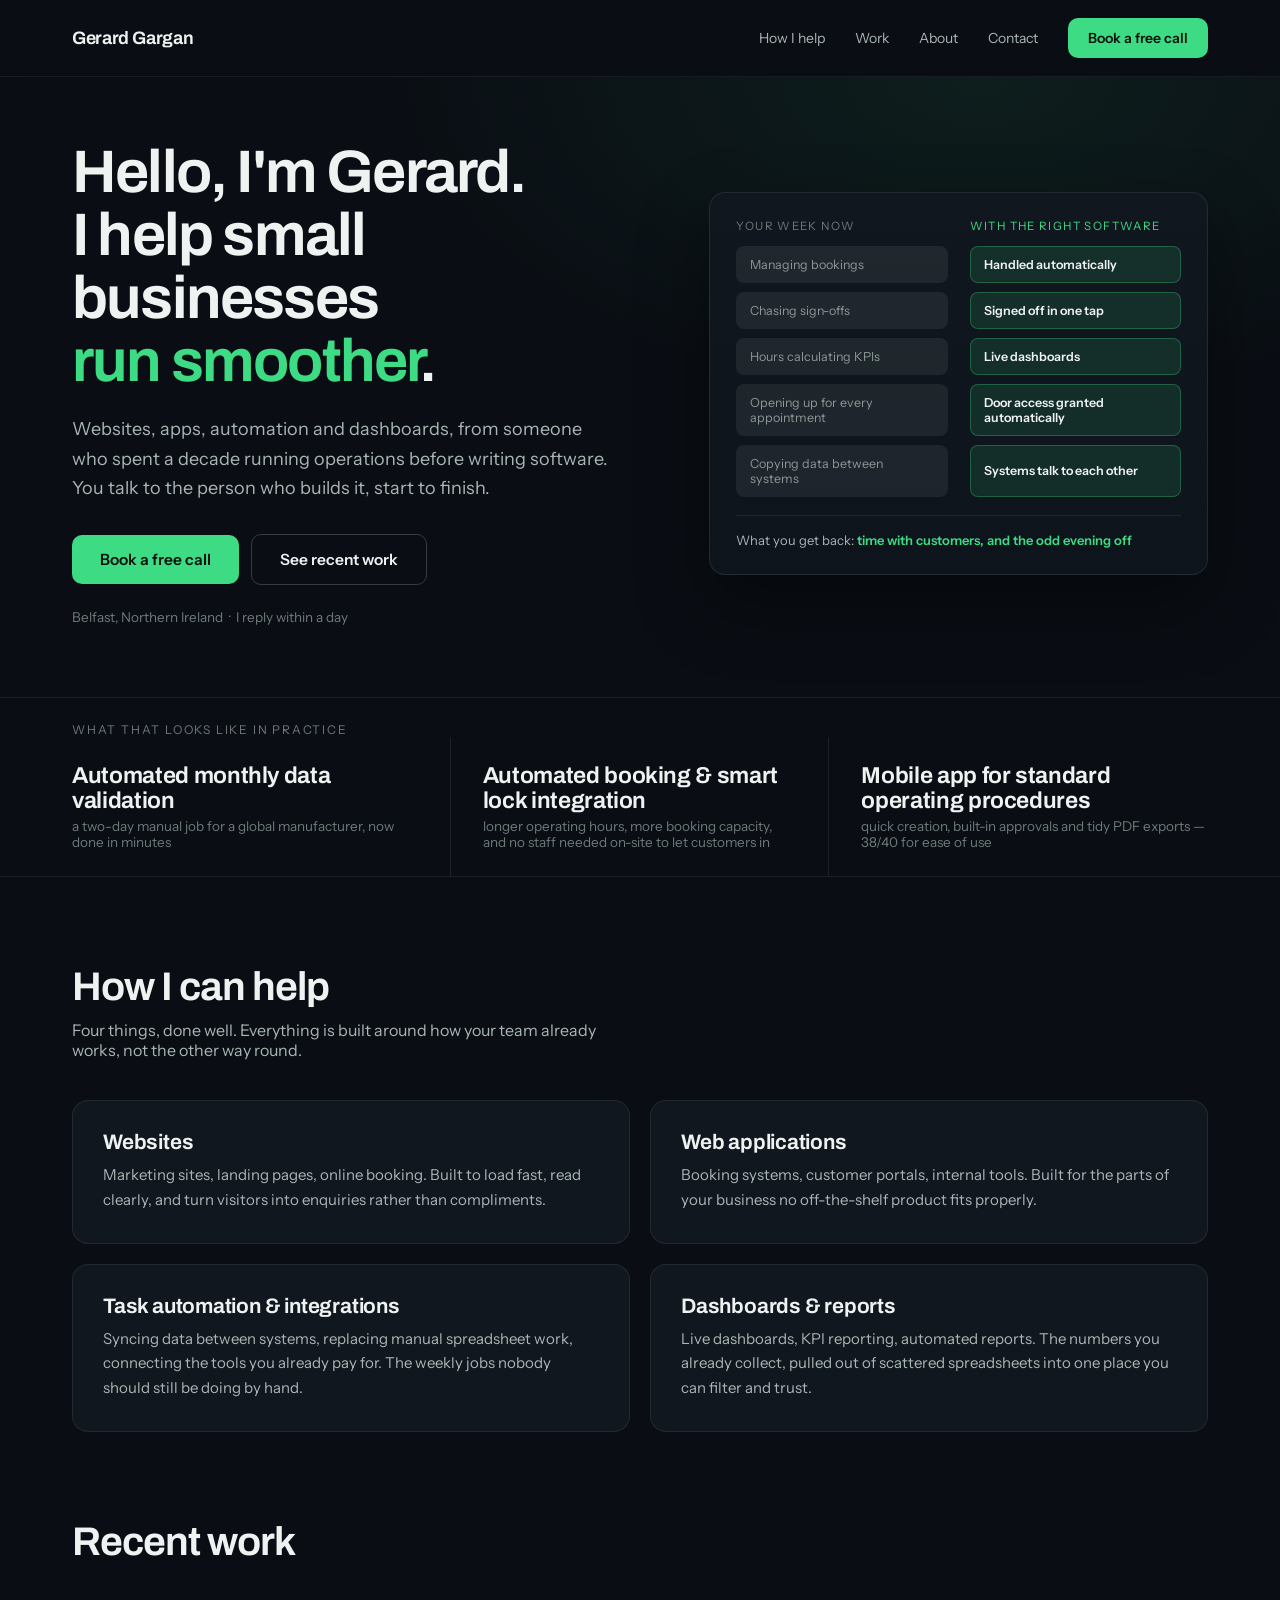
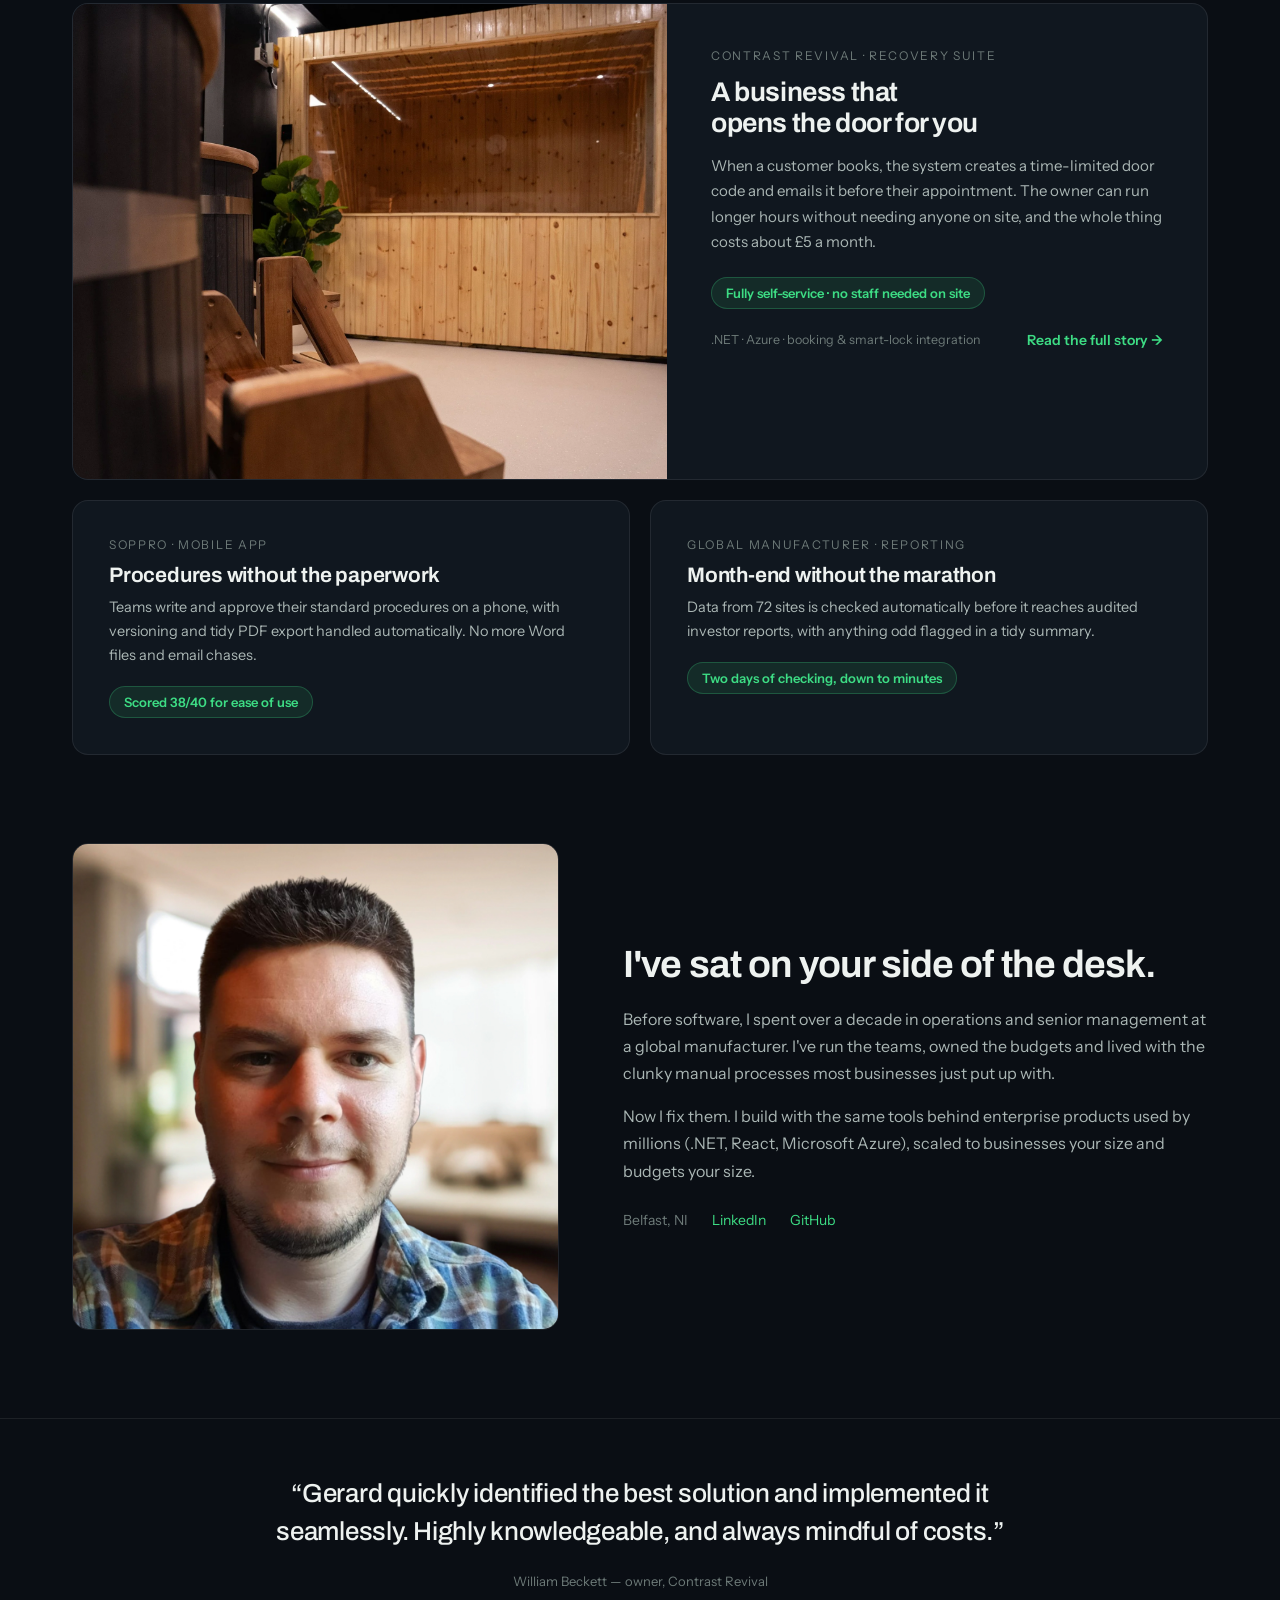
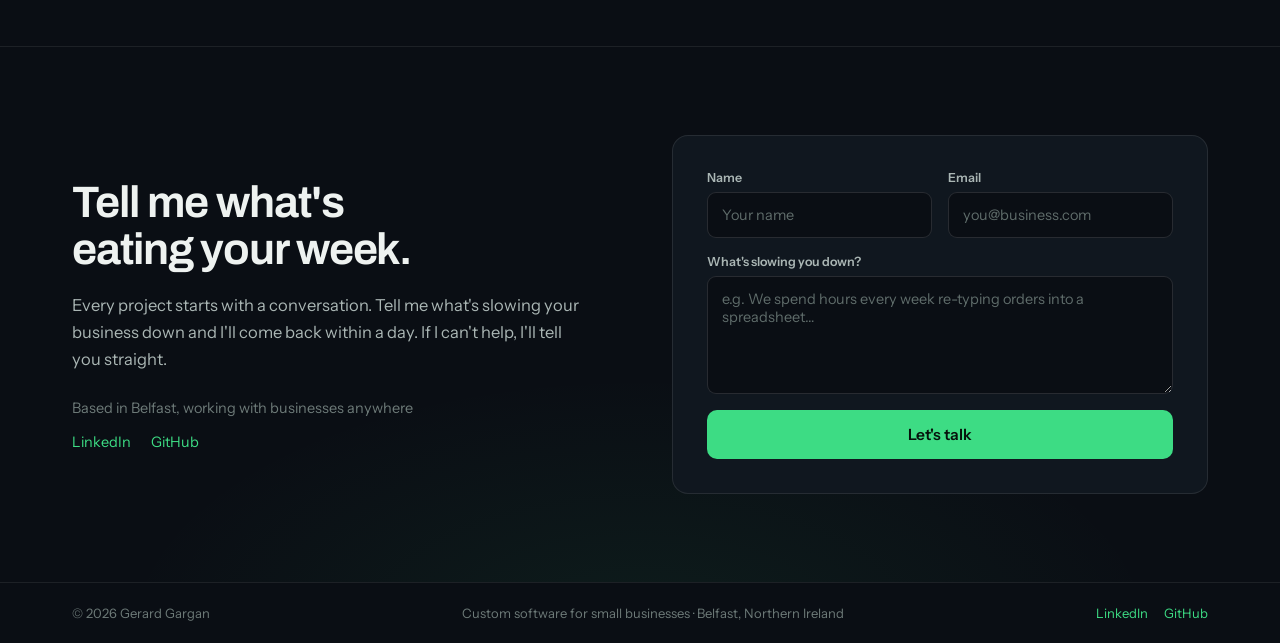
==== commit 9756beb3: "update how i can help" ====
--- a/index.html
+++ b/index.html
@@ -167,29 +167,32 @@
           <div class="service-card">
             <h3>Websites</h3>
             <p>
-              Your first impression, done properly. Fast, professional, and
-              built to bring in enquiries rather than compliments.
+              Marketing sites, landing pages, online booking. Built to load
+              fast, read clearly, and turn visitors into enquiries rather than
+              compliments.
             </p>
           </div>
           <div class="service-card">
             <h3>Web applications</h3>
             <p>
-              Booking systems, customer portals, internal tools. Software shaped
-              around the way your business actually runs.
+              Booking systems, customer portals, internal tools. Built for the
+              parts of your business no off-the-shelf product fits properly.
             </p>
           </div>
           <div class="service-card">
             <h3>Task automation &amp; integrations</h3>
             <p>
-              The jobs someone does every week without thinking. Connected up
-              properly and left to run on their own.
+              Syncing data between systems, replacing manual spreadsheet work,
+              connecting the tools you already pay for. The weekly jobs nobody
+              should still be doing by hand.
             </p>
           </div>
           <div class="service-card">
             <h3>Dashboards &amp; reports</h3>
             <p>
-              The numbers you already collect, finally somewhere you can see
-              them, trust them and act on them.
+              Live dashboards, KPI reporting, automated reports. The numbers
+              you already collect, pulled out of scattered spreadsheets into
+              one place you can filter and trust.
             </p>
           </div>
         </div>
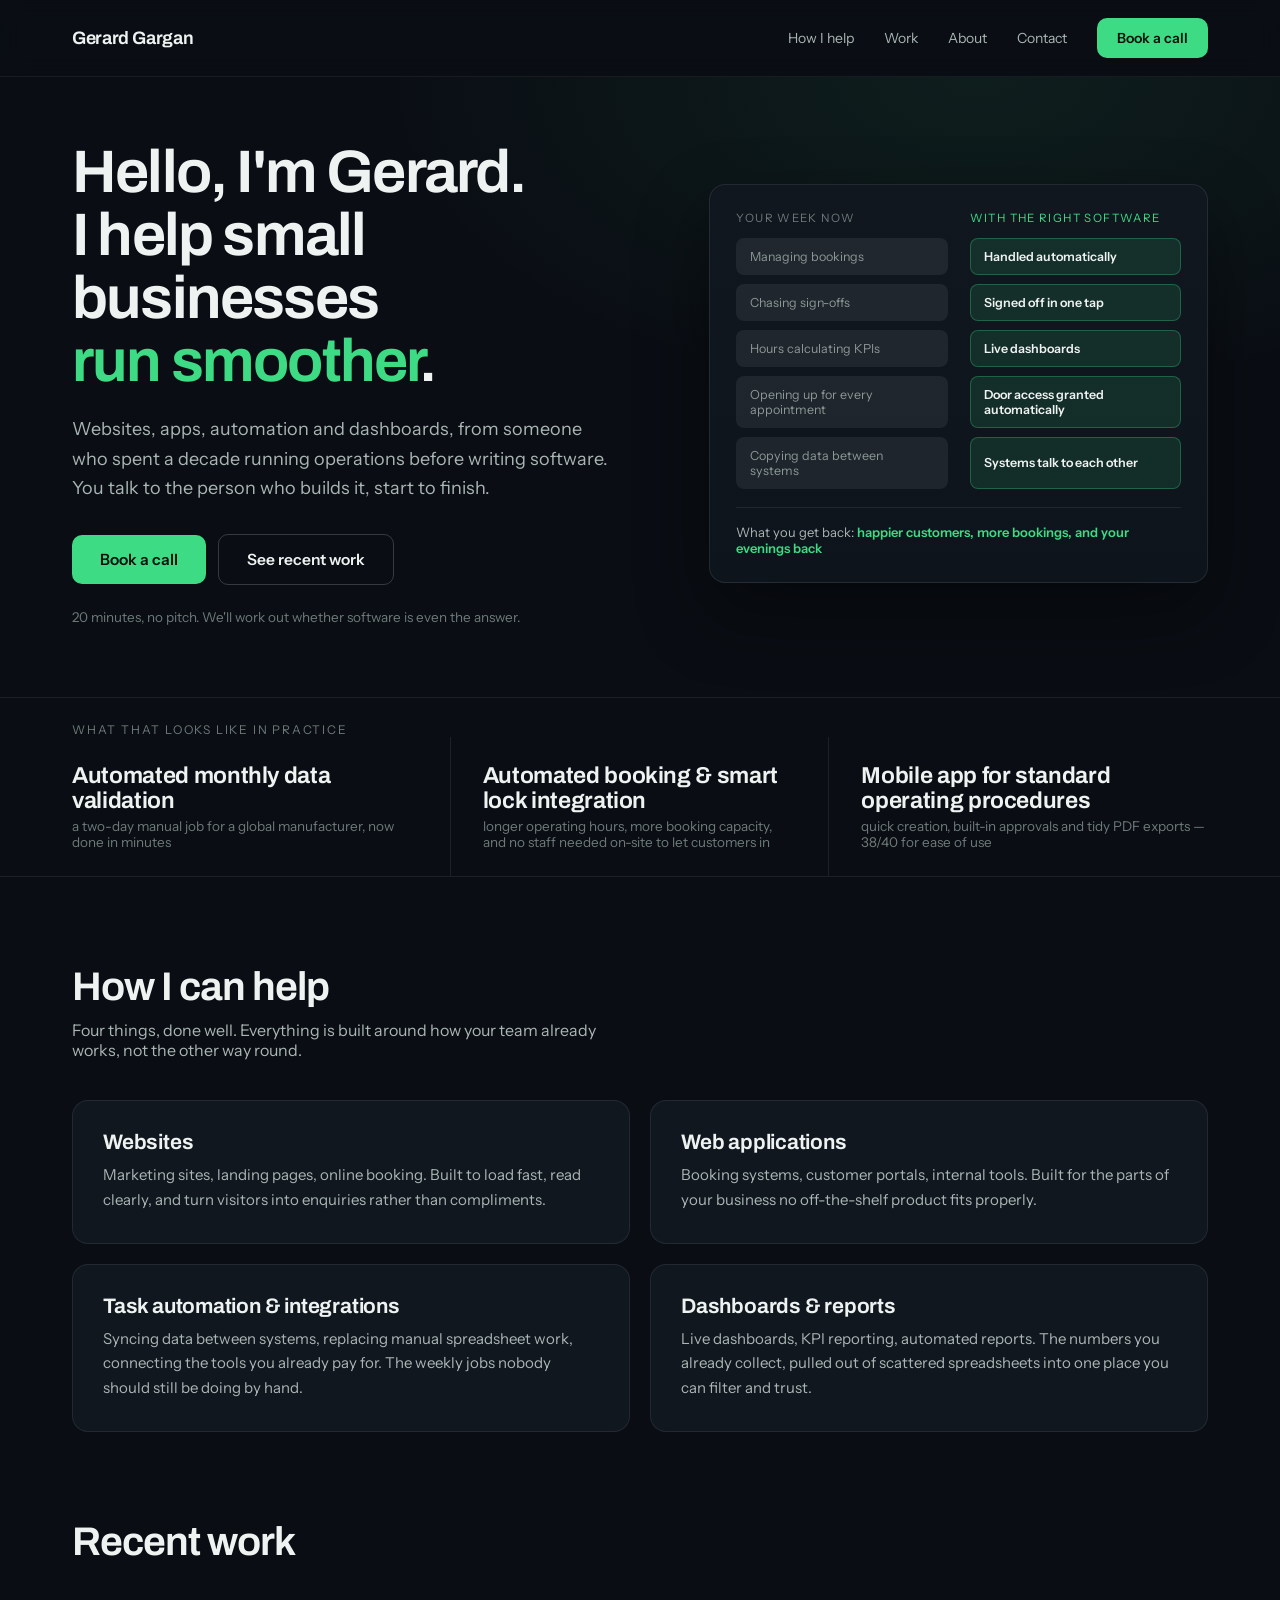
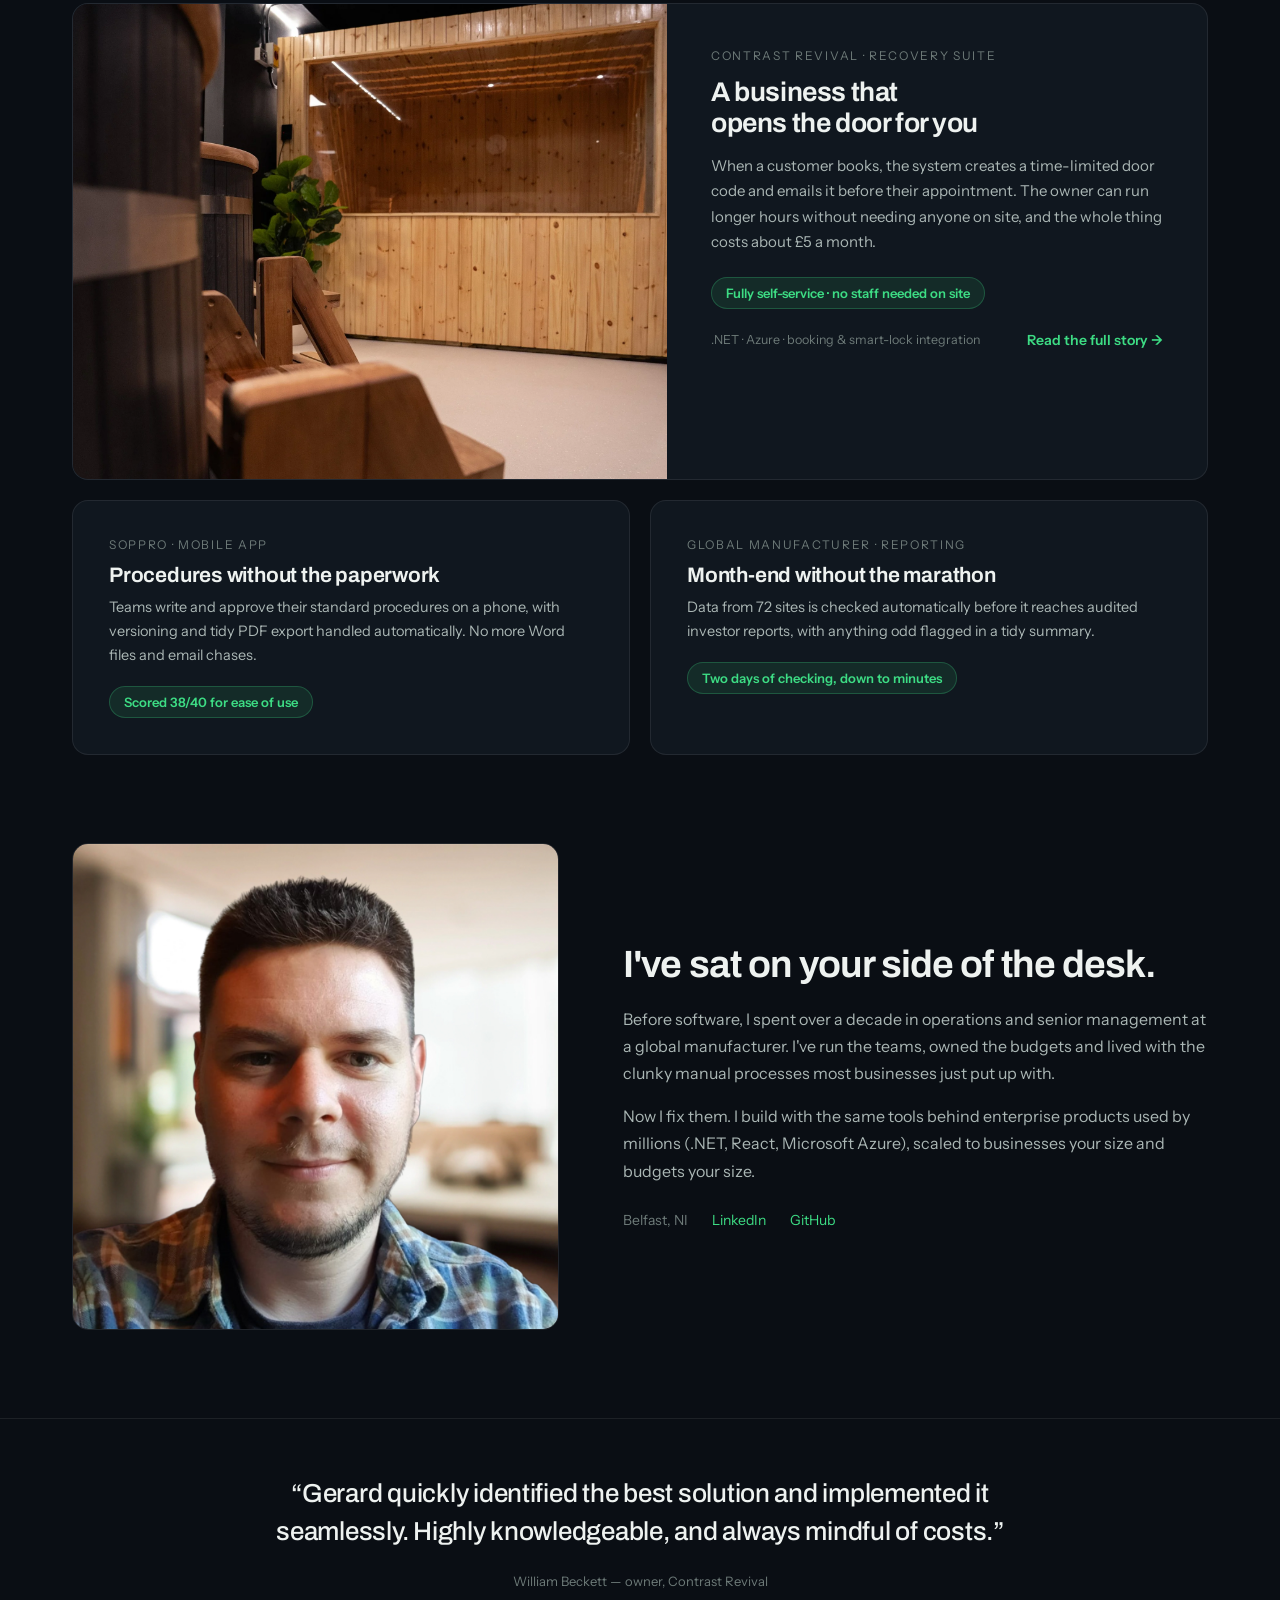
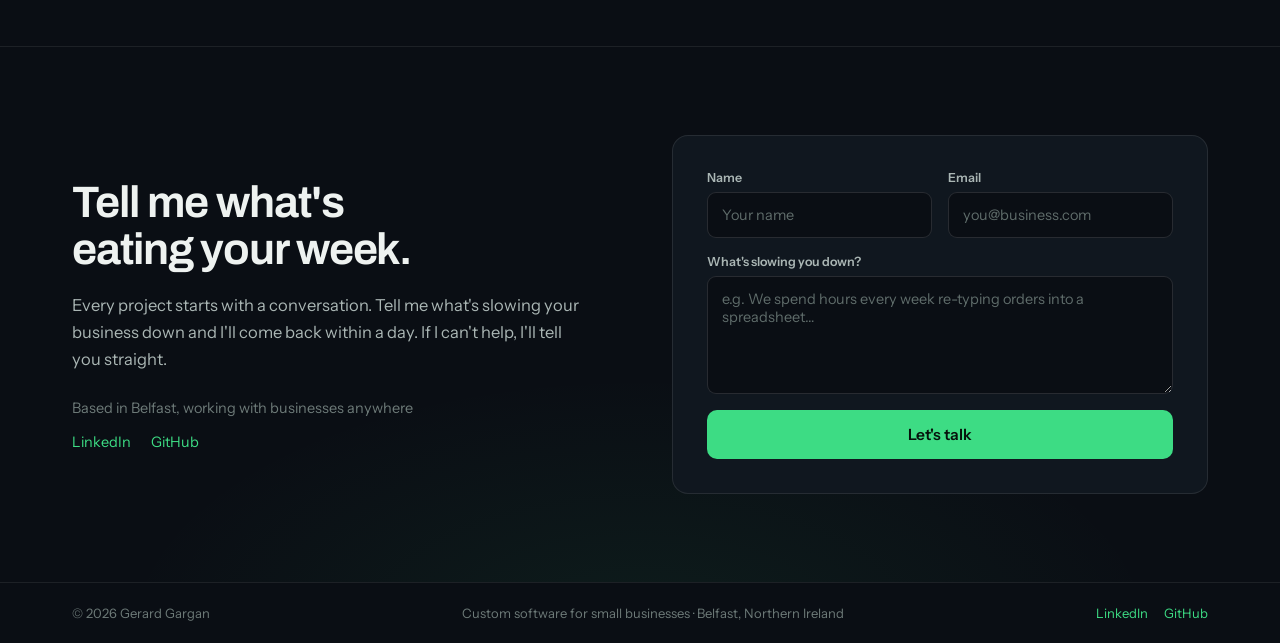
==== commit b3e58354: "remove free text" ====
--- a/index.html
+++ b/index.html
@@ -53,7 +53,7 @@
           <a href="#work">Work</a>
           <a href="#about">About</a>
           <a href="#contact">Contact</a>
-          <a href="#contact" class="btn btn-nav">Book a free call</a>
+          <a href="#contact" class="btn btn-nav">Book a call</a>
         </div>
         <div class="nav-actions">
           <a href="#contact" class="nav-cta-mobile">Book a call</a>
@@ -92,11 +92,12 @@
             person who builds it, start to finish.
           </p>
           <div class="hero-cta">
-            <a href="#contact" class="btn btn-primary">Book a free call</a>
+            <a href="#contact" class="btn btn-primary">Book a call</a>
             <a href="#work" class="btn btn-outline">See recent work</a>
           </div>
           <div class="hero-meta">
-            Belfast, Northern Ireland &nbsp;&middot;&nbsp; I reply within a day
+            20 minutes, no pitch. We'll work out whether software is even the
+            answer.
           </div>
         </div>
         <div class="week-card fade-group">
@@ -116,7 +117,7 @@
           </div>
           <div class="week-footer fade-item" style="--d: 1.25s">
             What you get back:
-            <strong>time with customers, and the odd evening off</strong>
+            <strong>happier customers, more bookings, and your evenings back</strong>
           </div>
         </div>
         </header>
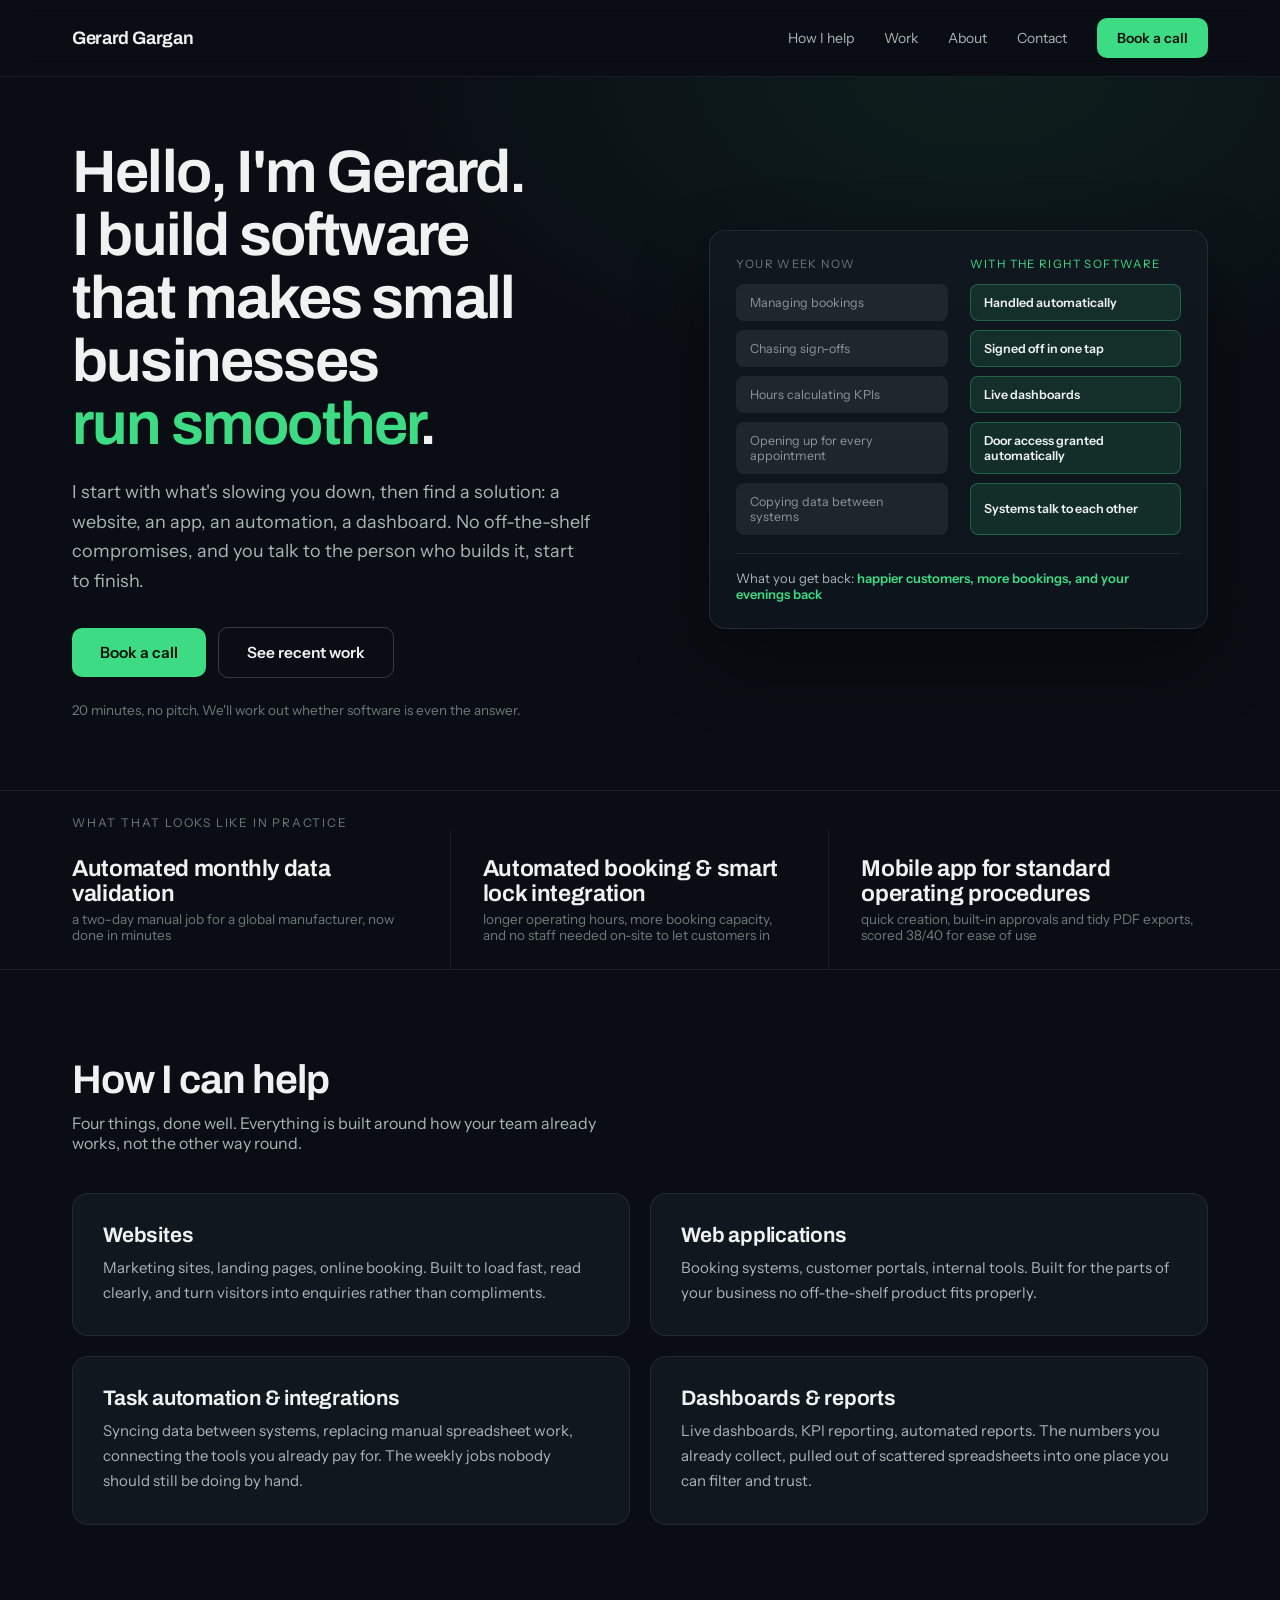
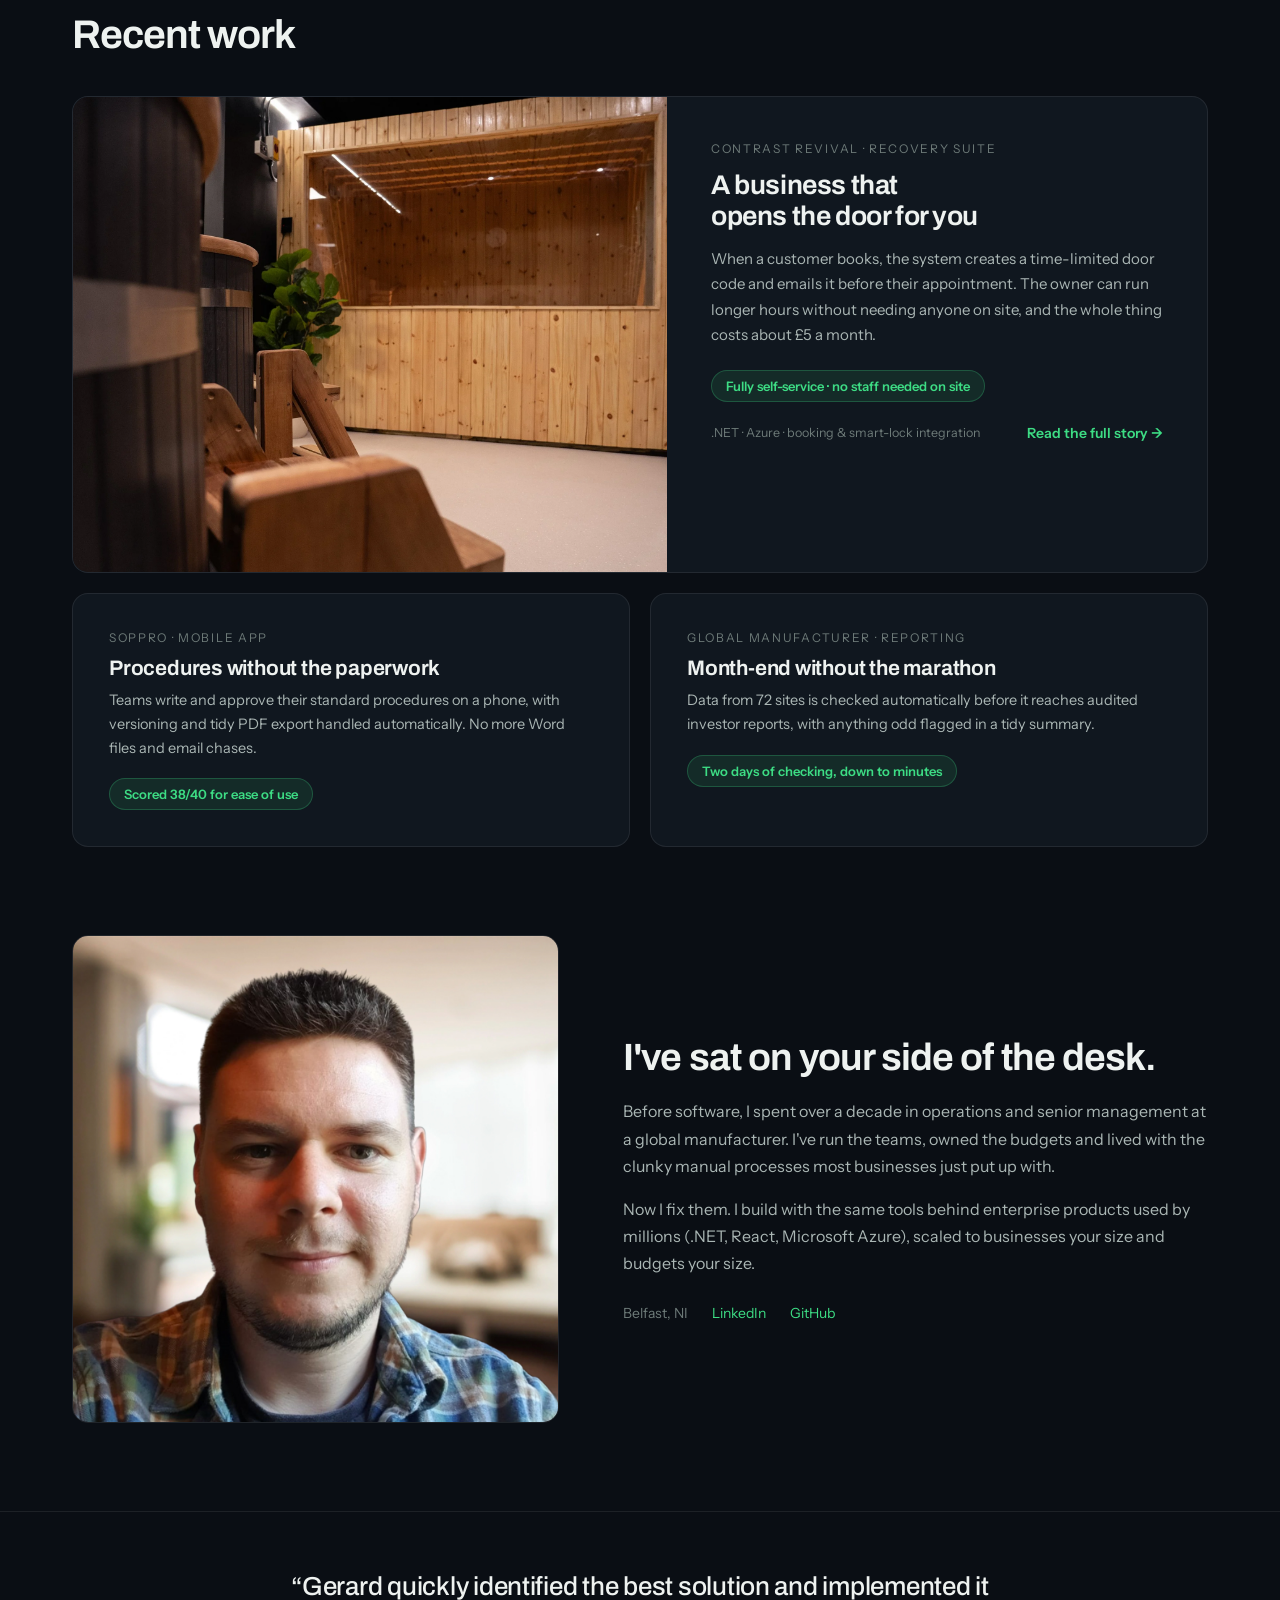
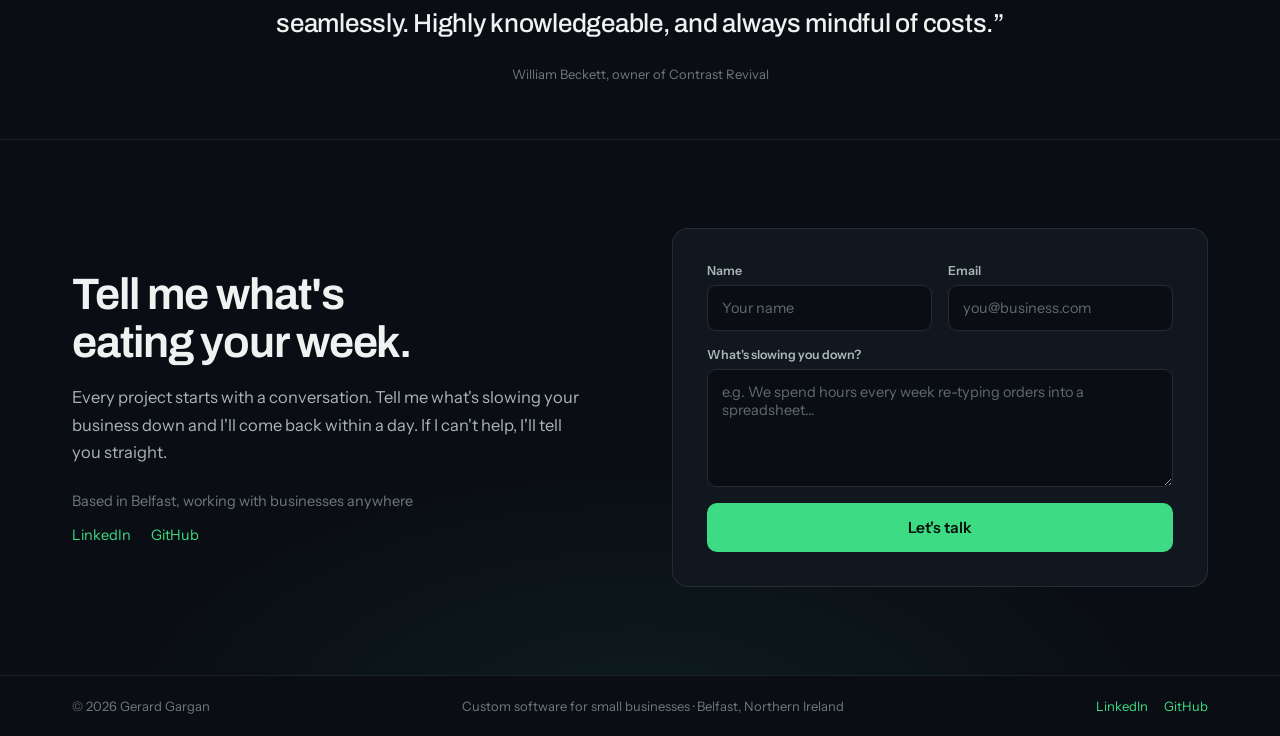
==== commit 4f701718: "tidy up" ====
--- a/index.html
+++ b/index.html
@@ -6,7 +6,7 @@
     <title>Gerard Gargan | Custom Software for Small Businesses</title>
     <meta
       name="description"
-      content="I help small businesses run smoother — websites, web apps, task automation and dashboards. Based in Belfast, Northern Ireland."
+      content="I help small businesses run smoother: websites, web apps, task automation and dashboards. Based in Belfast, Northern Ireland."
     />
     <meta
       property="og:title"
@@ -14,7 +14,7 @@
     />
     <meta
       property="og:description"
-      content="I help small businesses run smoother — websites, web apps, task automation and dashboards. Based in Belfast, Northern Ireland."
+      content="I help small businesses run smoother: websites, web apps, task automation and dashboards. Based in Belfast, Northern Ireland."
     />
     <meta name="theme-color" content="#0a0e14" />
     <link rel="icon" type="image/png" sizes="32x32" href="images/favicon-32.png" />
@@ -83,13 +83,14 @@
         <header class="hero" id="top">
         <div>
           <h1>
-            Hello, I'm Gerard. I help small businesses
+            Hello, I'm Gerard. I build software that makes small businesses
             <span class="accent">run smoother</span>.
           </h1>
           <p class="hero-sub">
-            Websites, apps, automation and dashboards, from someone who spent a
-            decade running operations before writing software. You talk to the
-            person who builds it, start to finish.
+            I start with what's slowing you down, then find a solution: a
+            website, an app, an automation, a dashboard. No off-the-shelf
+            compromises, and you talk to the person who builds it, start to
+            finish.
           </p>
           <div class="hero-cta">
             <a href="#contact" class="btn btn-primary">Book a call</a>
@@ -149,7 +150,7 @@
               Mobile app for standard operating procedures
             </div>
             <div class="result-sub">
-              quick creation, built-in approvals and tidy PDF exports &mdash;
+              quick creation, built-in approvals and tidy PDF exports, scored
               38/40 for ease of use
             </div>
           </div>
@@ -297,7 +298,7 @@
           seamlessly. Highly knowledgeable, and always mindful of
           costs.&rdquo;
         </blockquote>
-        <cite>William Beckett &mdash; owner, Contrast Revival</cite>
+        <cite>William Beckett, owner of Contrast Revival</cite>
       </div>
     </section>
 
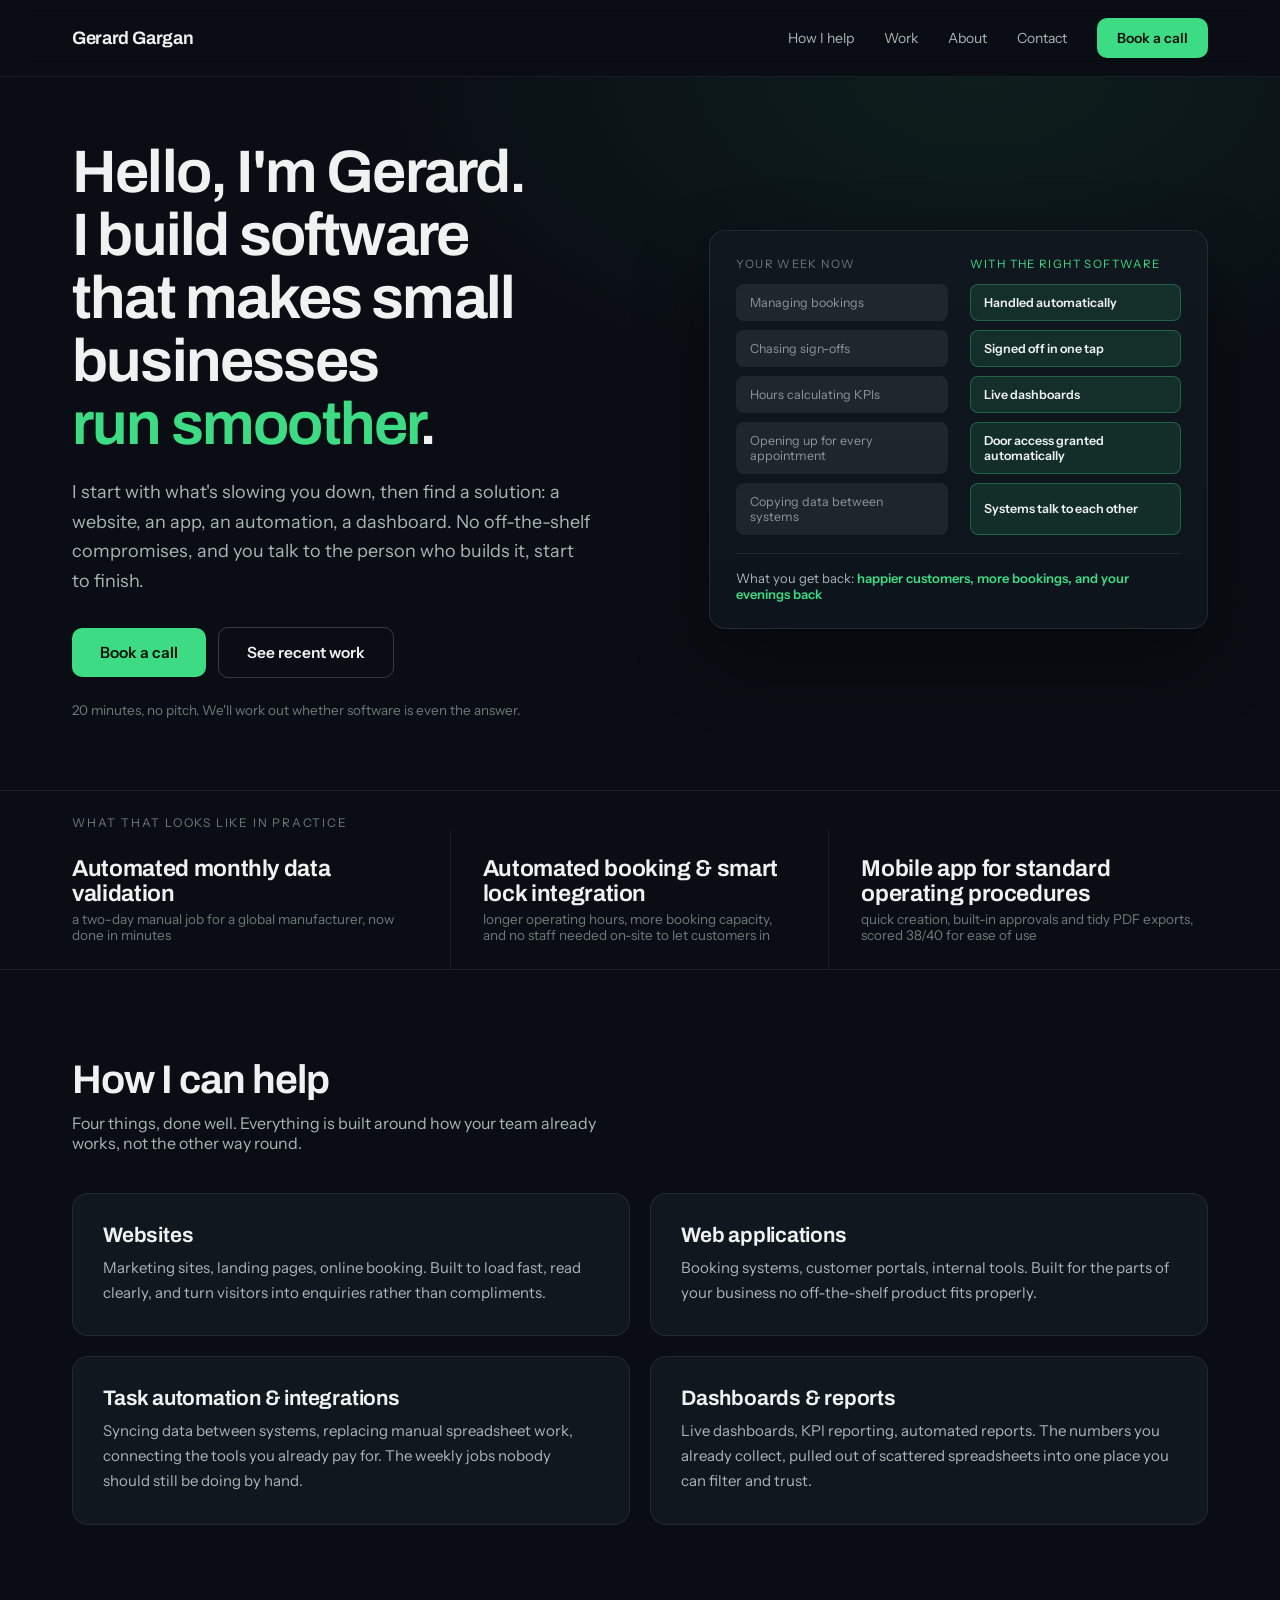
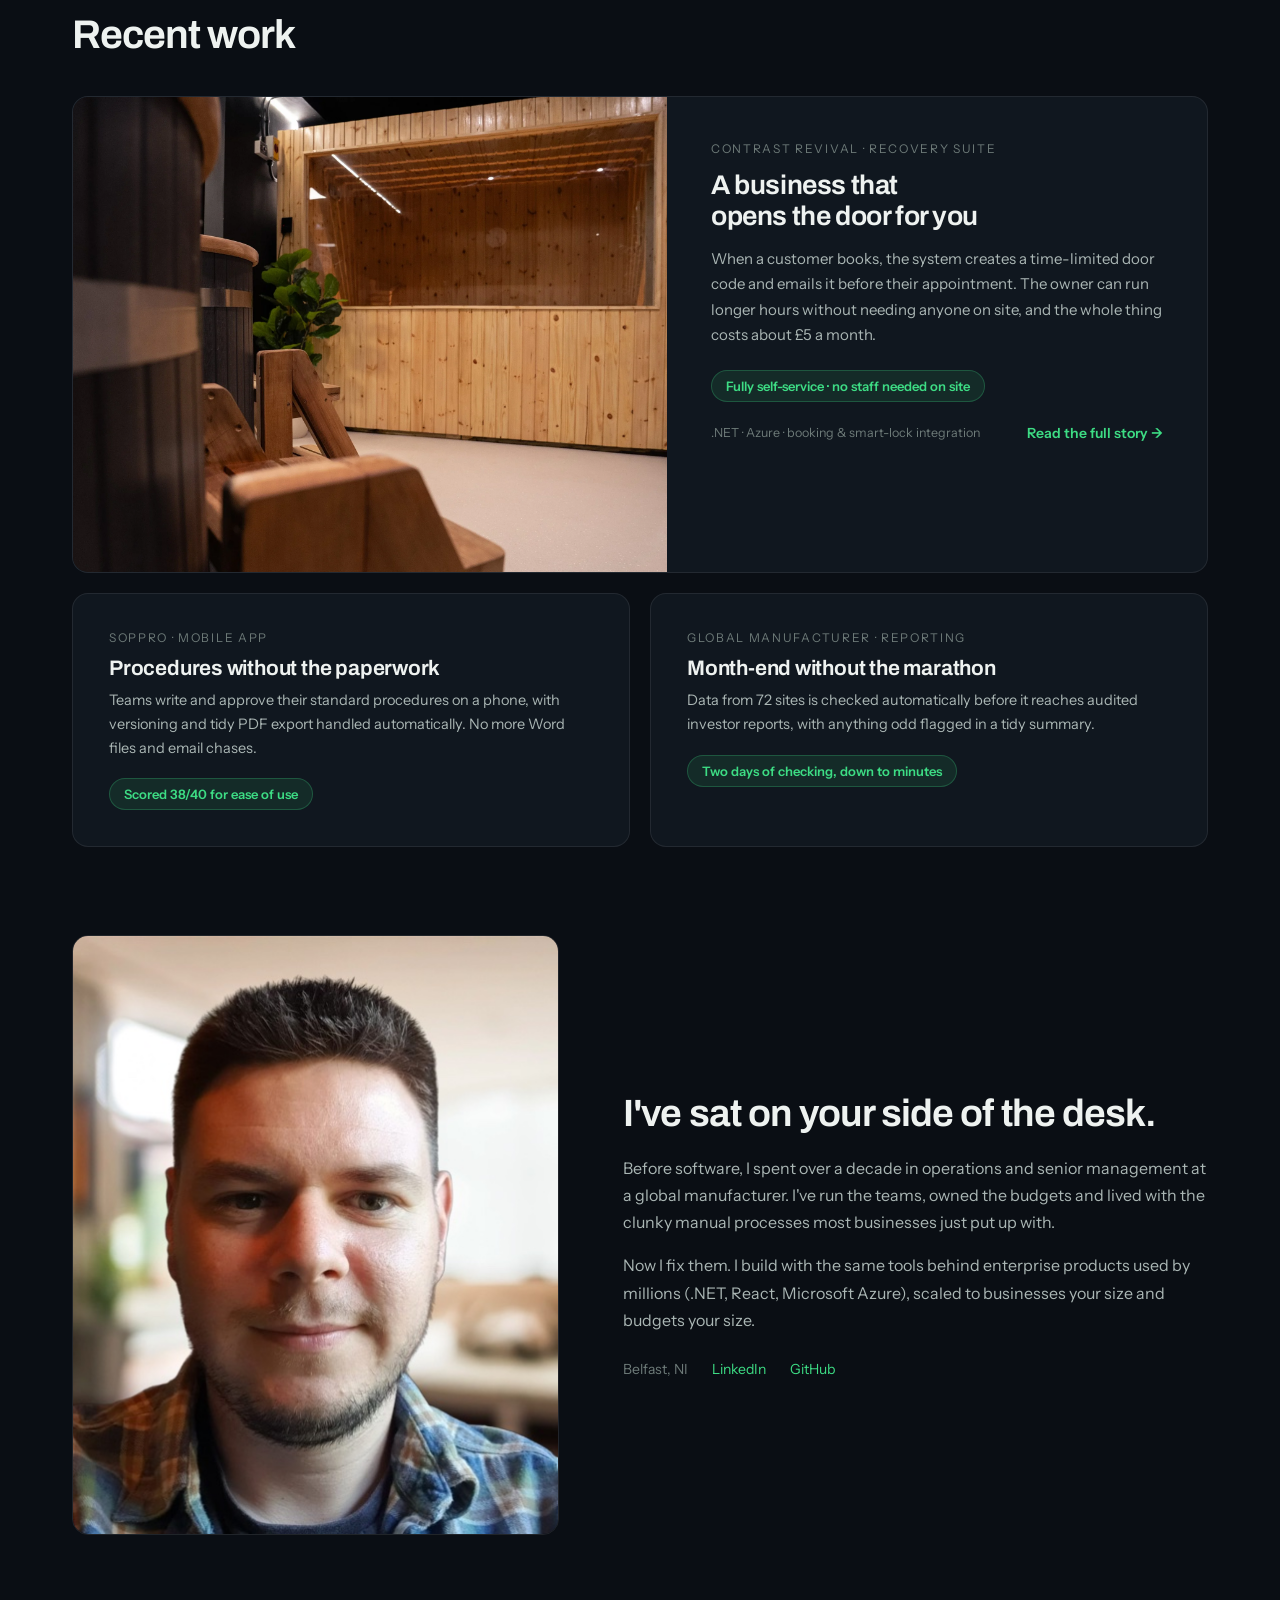
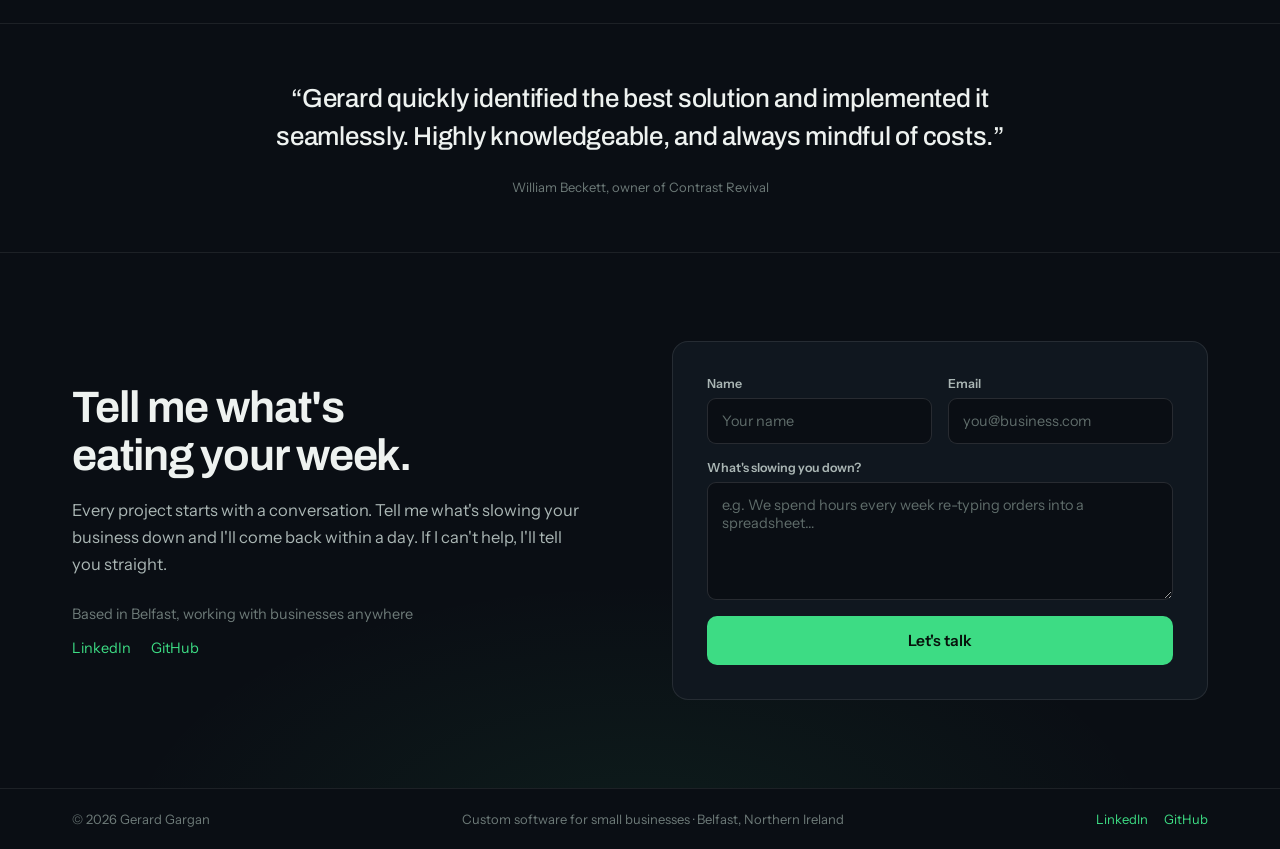
==== commit 68c2bcfe: "SEO updates" ====
--- a/index.html
+++ b/index.html
@@ -16,6 +16,17 @@
       property="og:description"
       content="I help small businesses run smoother: websites, web apps, task automation and dashboards. Based in Belfast, Northern Ireland."
     />
+    <meta property="og:type" content="website" />
+    <meta property="og:url" content="https://gerardgargan.com/" />
+    <meta property="og:site_name" content="Gerard Gargan" />
+    <meta
+      property="og:image"
+      content="https://gerardgargan.com/images/og-card.jpg"
+    />
+    <meta property="og:image:width" content="1200" />
+    <meta property="og:image:height" content="630" />
+    <meta name="twitter:card" content="summary_large_image" />
+    <link rel="canonical" href="https://gerardgargan.com/" />
     <meta name="theme-color" content="#0a0e14" />
     <link rel="icon" type="image/png" sizes="32x32" href="images/favicon-32.png" />
     <link rel="icon" type="image/png" sizes="512x512" href="images/favicon-512.png" />
@@ -43,6 +54,27 @@
 
       gtag("config", "G-0M7Z0N829Z");
     </script>
+    <script type="application/ld+json">
+      {
+        "@context": "https://schema.org",
+        "@type": "ProfessionalService",
+        "name": "Gerard Gargan",
+        "description": "Custom software for small businesses: websites, web applications, task automation and dashboards.",
+        "url": "https://gerardgargan.com/",
+        "image": "https://gerardgargan.com/images/og-card.jpg",
+        "founder": { "@type": "Person", "name": "Gerard Gargan" },
+        "address": {
+          "@type": "PostalAddress",
+          "addressLocality": "Belfast",
+          "addressRegion": "Northern Ireland",
+          "addressCountry": "GB"
+        },
+        "sameAs": [
+          "https://www.linkedin.com/in/gerard-gargan/",
+          "https://github.com/GerardGargan"
+        ]
+      }
+    </script>
   </head>
   <body>
     <nav class="navbar">
@@ -207,6 +239,10 @@
             src="images/contrast-revival-suite.webp"
             alt="The Contrast Revival sauna and cold plunge"
             class="work-featured-img"
+            width="1920"
+            height="1536"
+            loading="lazy"
+            decoding="async"
           />
           <div class="work-featured-body">
             <div class="work-kicker">Contrast Revival &middot; recovery suite</div>
@@ -255,9 +291,13 @@
 
       <section class="about" id="about">
         <img
-          src="images/gerard.png"
+          src="images/gerard.jpg"
           alt="Gerard Gargan"
           class="about-photo"
+          width="600"
+          height="600"
+          loading="lazy"
+          decoding="async"
         />
         <div>
           <h2>I've sat on your side of the desk.</h2>
